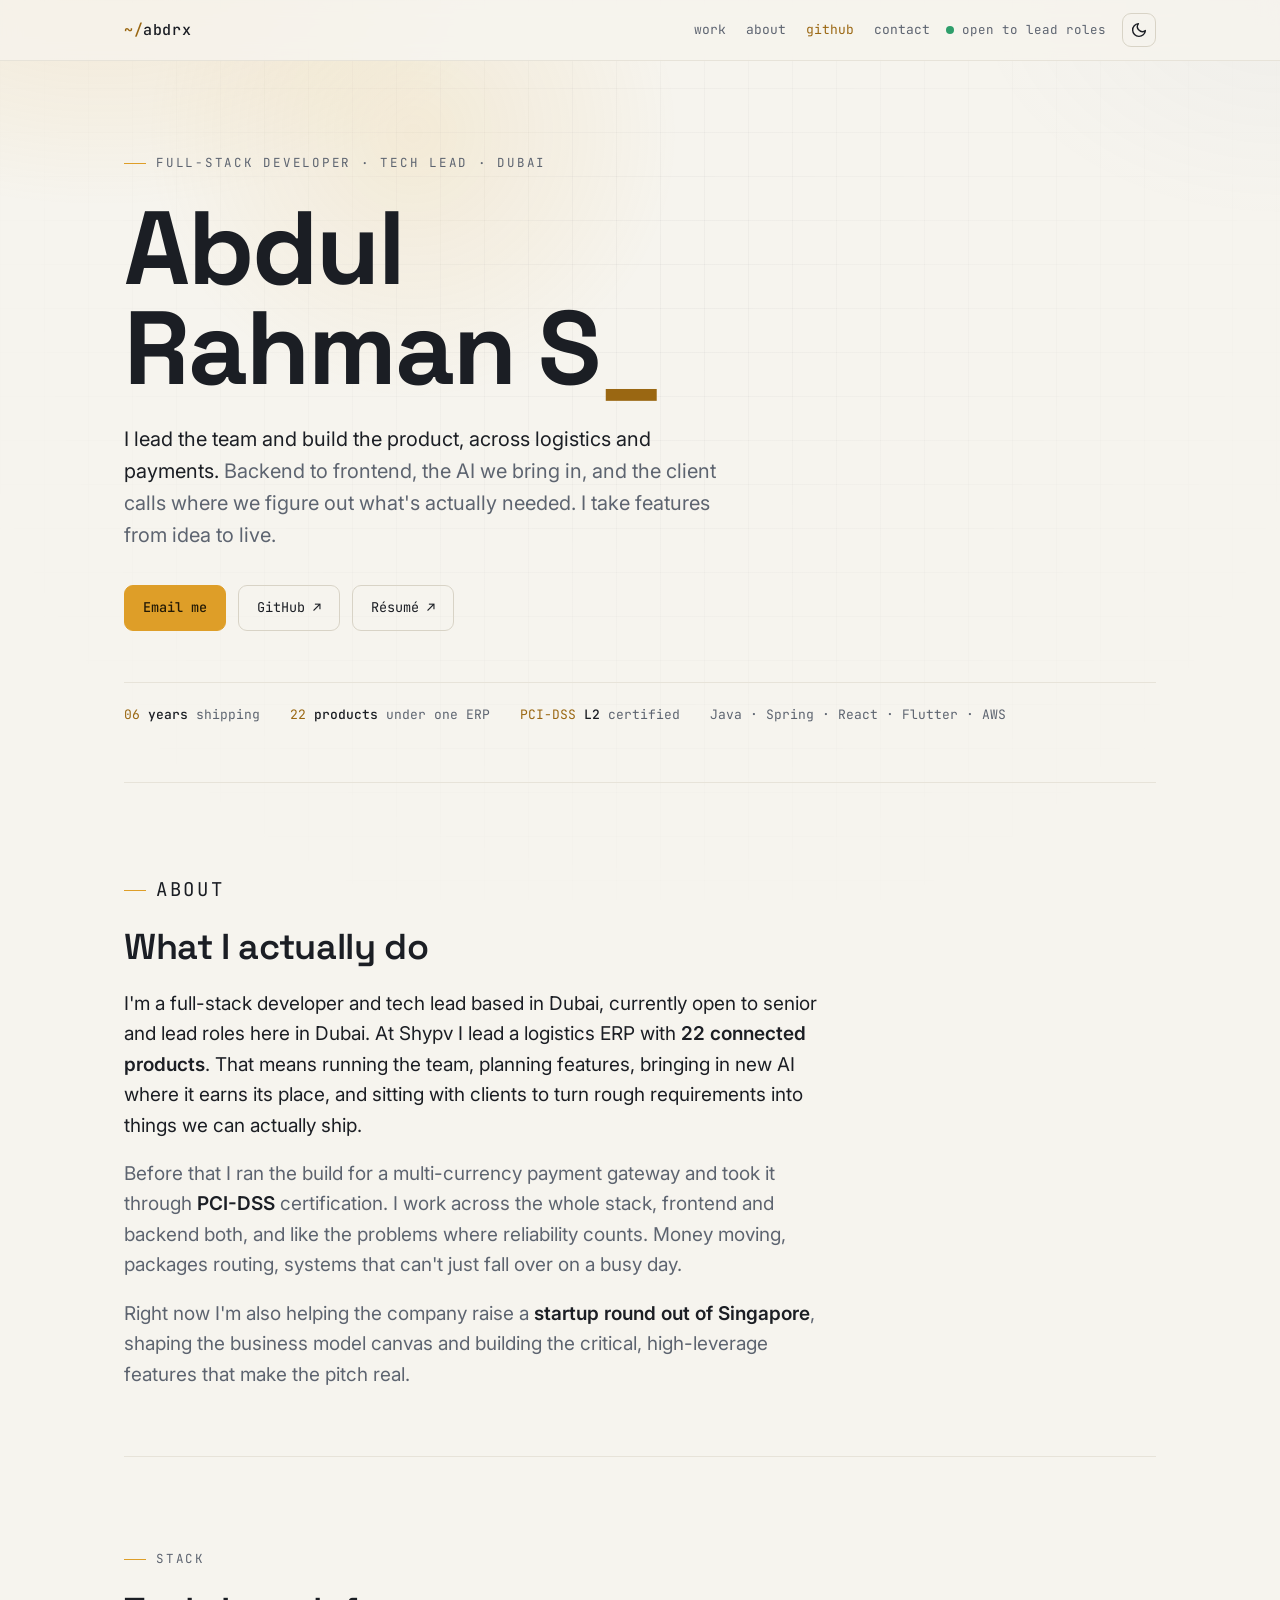
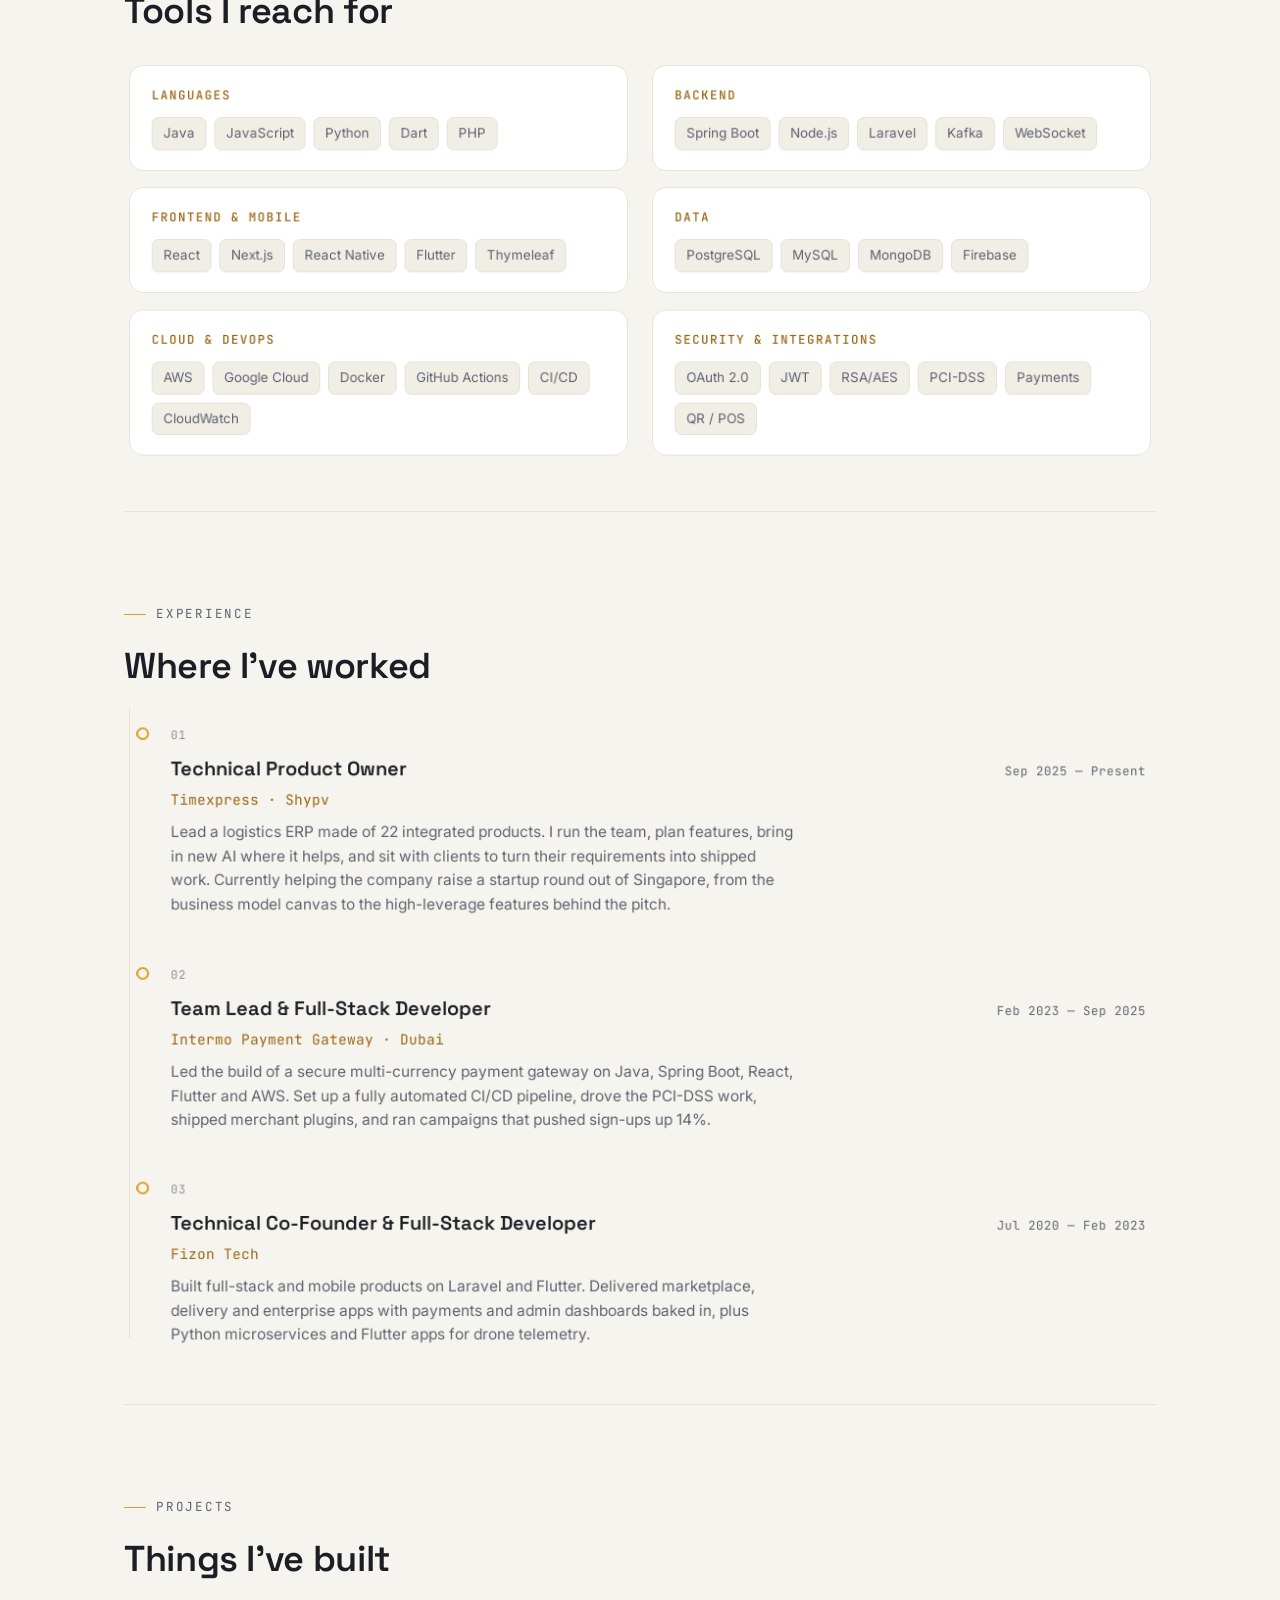
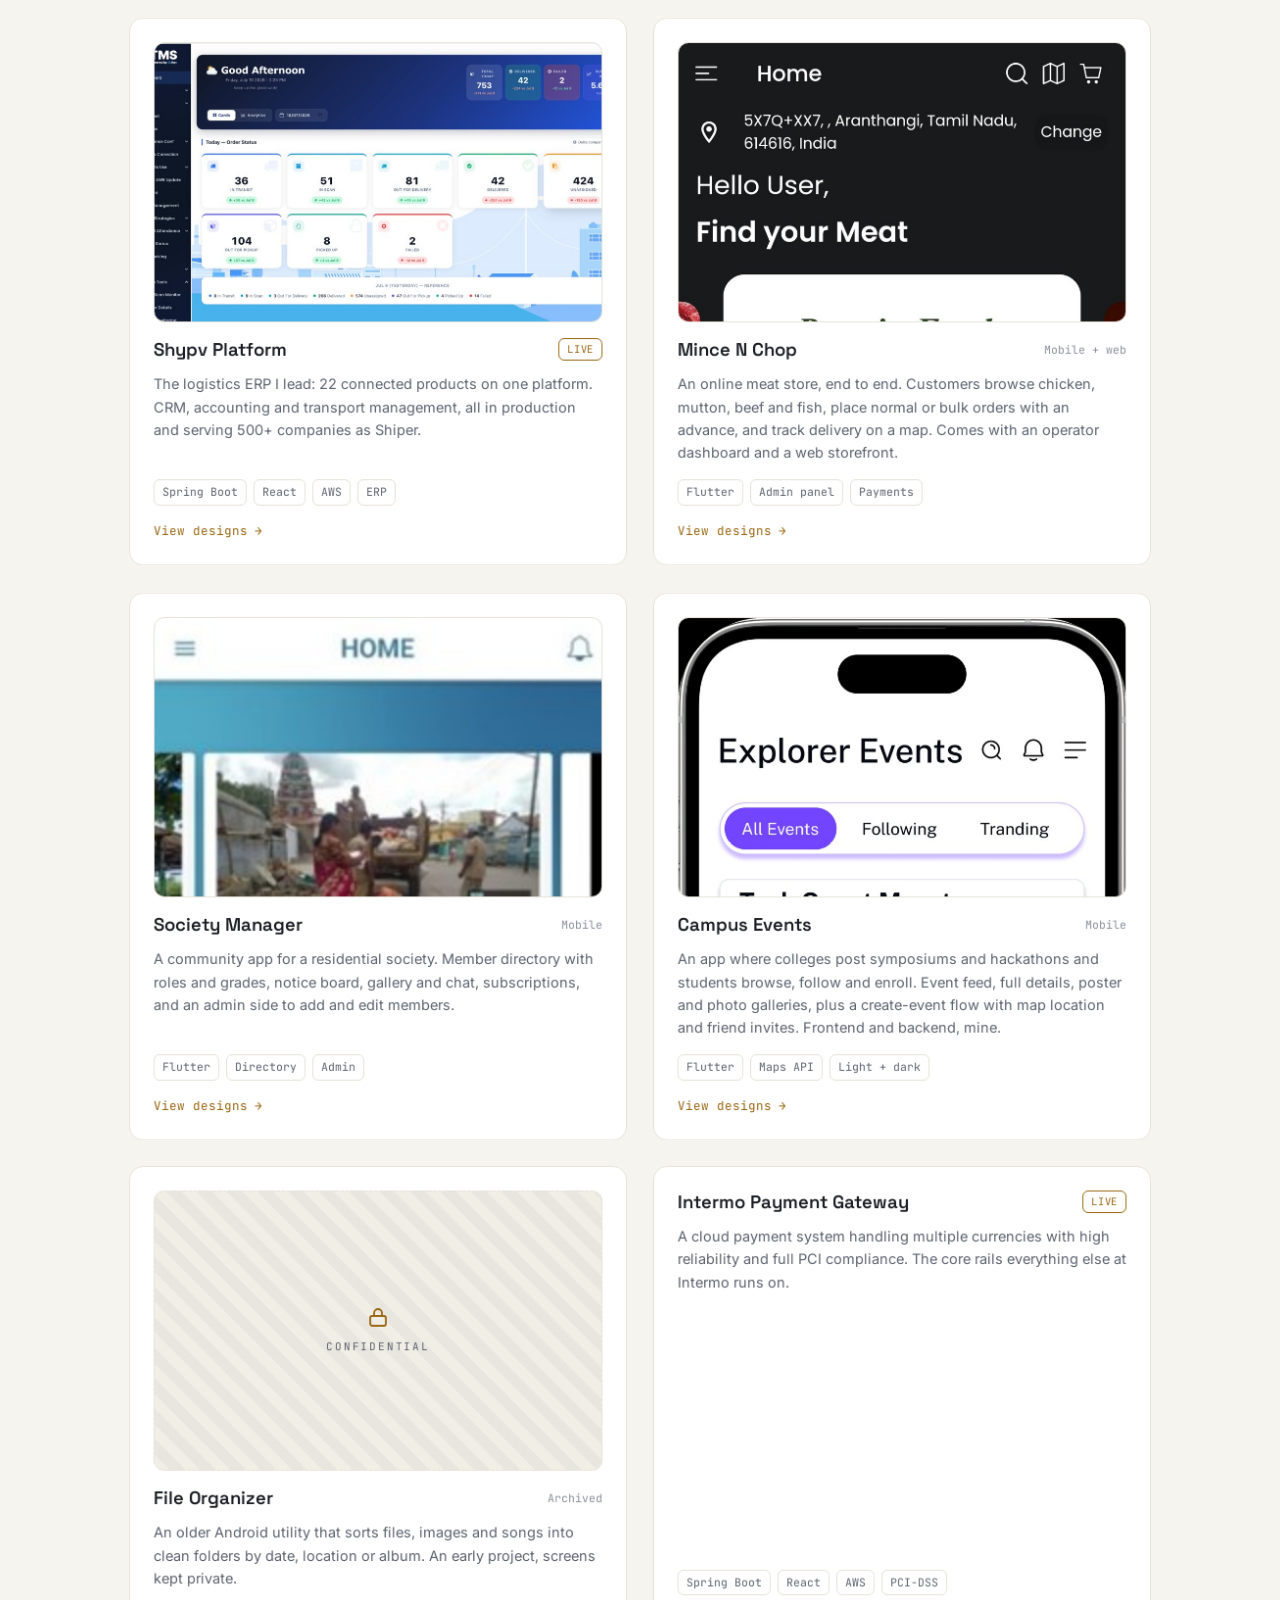
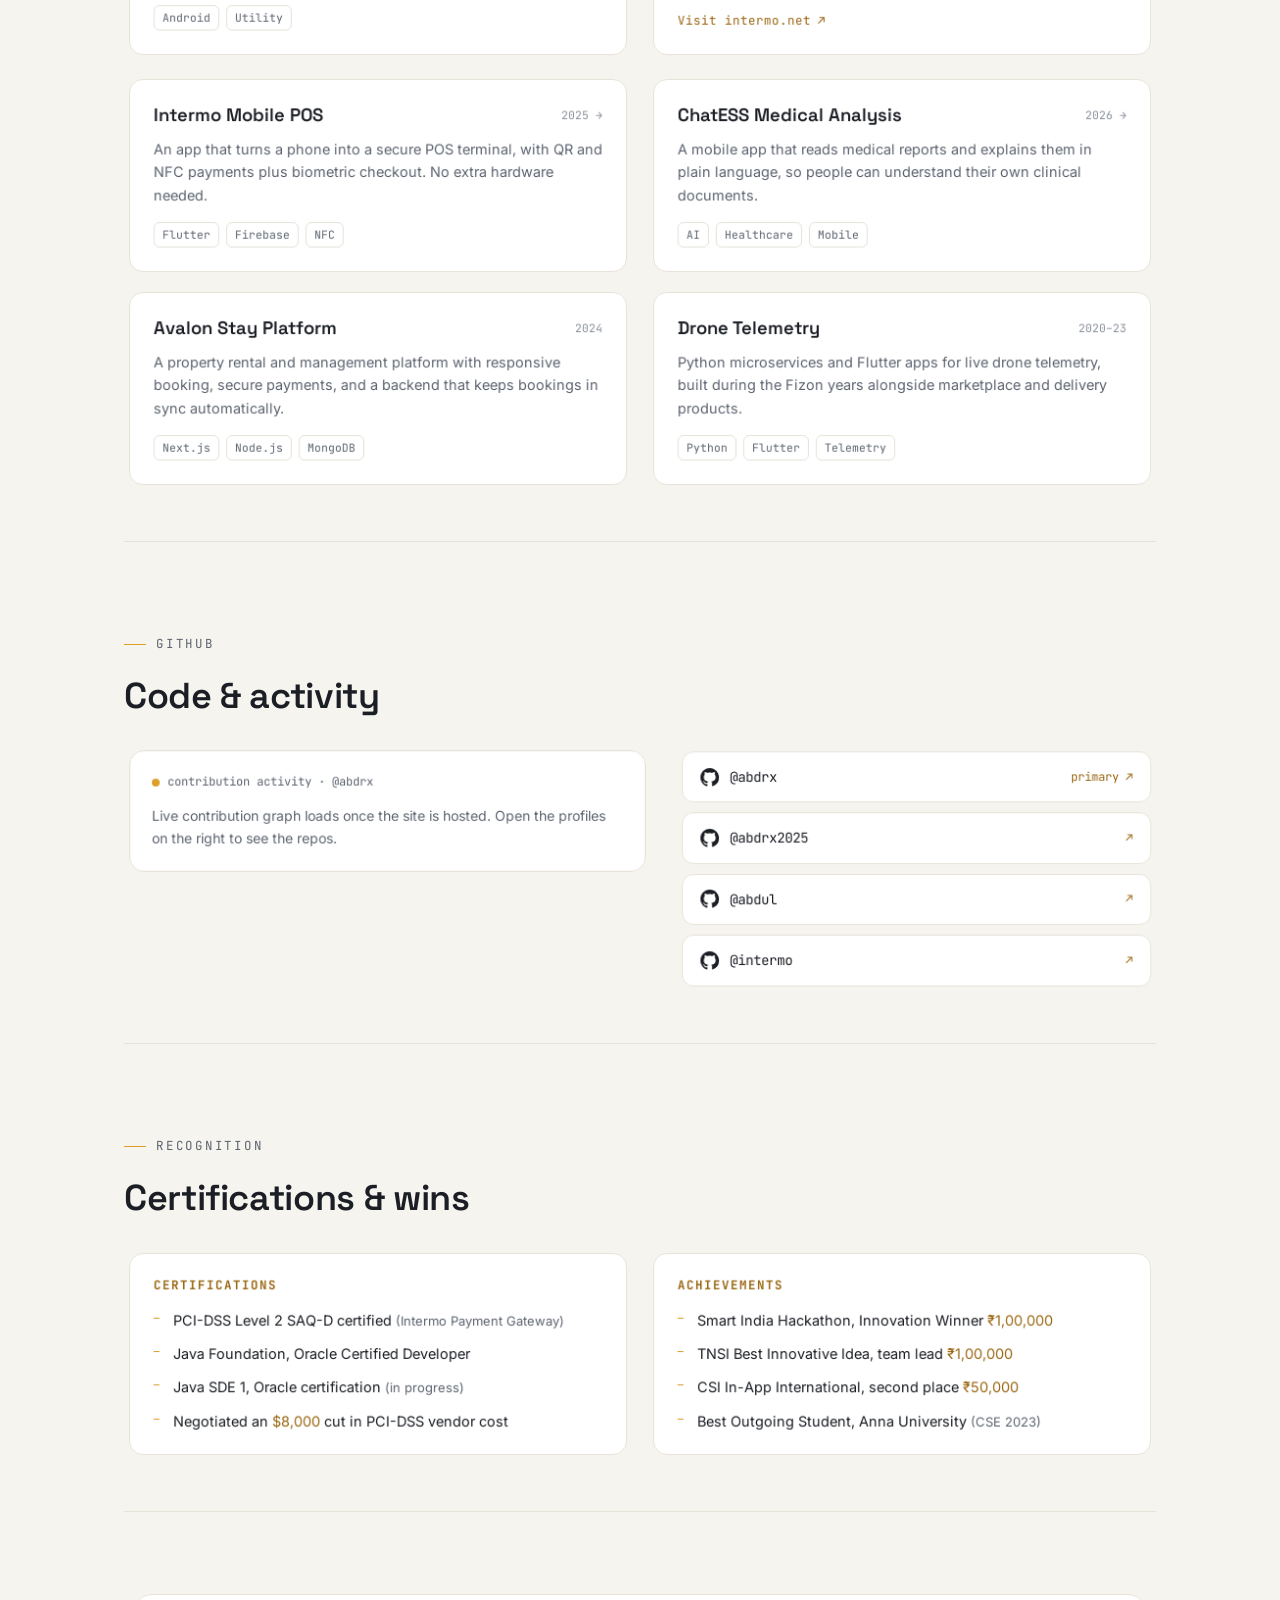
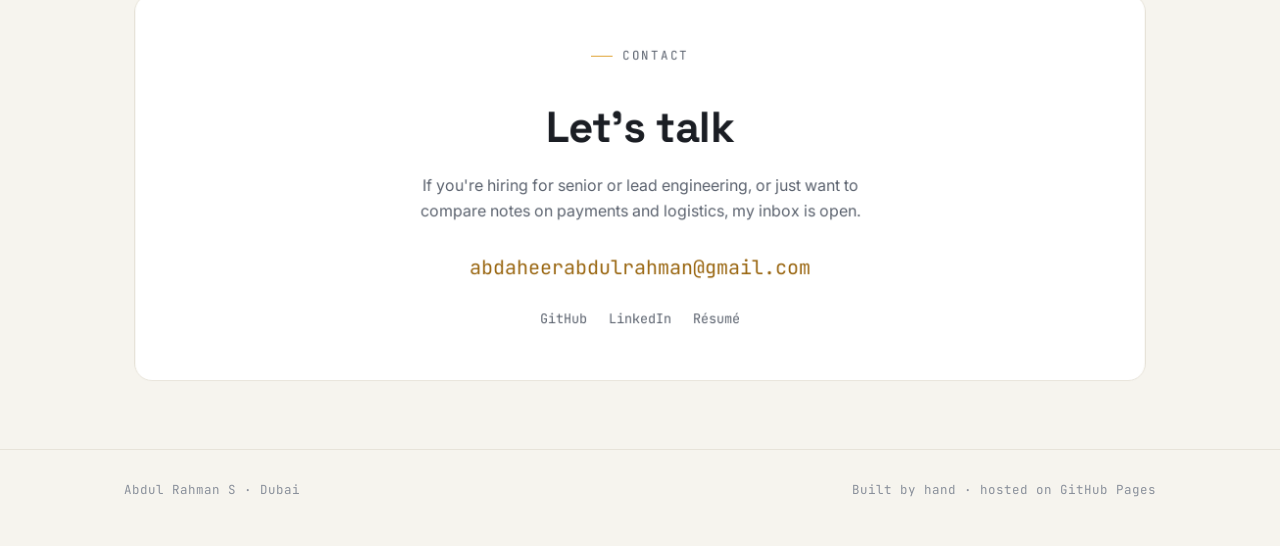
==== index.html @ 11ae8ede "Overhaul animation and mobile UX across the site Refined scroll-reveal, magnetic card tilt, cursor-t" ====
<!DOCTYPE html>
<html lang="en" data-theme="dark">
<head>
<meta charset="UTF-8">
<meta name="viewport" content="width=device-width, initial-scale=1.0">
<title>Abdul Rahman S — Full-Stack Developer & Tech Lead</title>
<meta name="description" content="Abdul Rahman S. Full-stack developer and tech lead in Dubai. Products across logistics and payments. Java, Spring Boot, React, Flutter, AWS.">

<script>
  (function(){
    try{
      var t = localStorage.getItem('abdrx-theme');
      if(!t){ t = window.matchMedia('(prefers-color-scheme: light)').matches ? 'light' : 'dark'; }
      document.documentElement.setAttribute('data-theme', t);
    }catch(e){ document.documentElement.setAttribute('data-theme','dark'); }
  })();
</script>

<link rel="preconnect" href="https://fonts.googleapis.com">
<link rel="preconnect" href="https://fonts.gstatic.com" crossorigin>
<link href="https://fonts.googleapis.com/css2?family=Space+Grotesk:wght@500;600;700&family=Inter:wght@400;500;600&family=JetBrains+Mono:wght@400;500&display=swap" rel="stylesheet">
<link rel="stylesheet" href="assets/site.css">

<style>
  /* hero */
  .hero{padding:92px 0 56px;position:relative}
  .hero .eyebrow{margin-bottom:26px}
  .hero h1{font-family:var(--display);font-weight:700;font-size:clamp(48px,9vw,104px);line-height:.96;letter-spacing:-.02em;margin-bottom:24px}
  .hero h1 .caret{color:var(--accent-text);animation:blink 1.15s step-end infinite}
  @keyframes blink{50%{opacity:0}}
  @media (prefers-reduced-motion:reduce){.hero h1 .caret{animation:none}}
  /* soft glow that gently tracks the pointer, desktop only (see site.js) */
  .hero-glow{position:absolute;inset:0;z-index:-1;pointer-events:none;opacity:.85;
    background:radial-gradient(380px 380px at var(--mx,28%) var(--my,10%), var(--glow1), transparent 70%);
    transition:opacity .5s ease}
  @media (prefers-reduced-motion:reduce),(pointer:coarse){.hero-glow{display:none}}
  .lead{font-size:clamp(17px,2.3vw,20px);color:var(--text);max-width:600px;margin-bottom:34px}
  .lead .soft{color:var(--muted)}
  .cta{display:flex;flex-wrap:wrap;gap:12px;margin-bottom:52px}
  .manifest{border-top:1px solid var(--line);padding-top:22px;display:flex;flex-wrap:wrap;gap:8px 30px;font-family:var(--mono);font-size:13px;color:var(--muted)}
  .manifest b{color:var(--text);font-weight:500}
  .manifest .k{color:var(--accent-text);font-variant-numeric:tabular-nums}

  /* about */
  .about p{font-size:clamp(17px,2.1vw,19px);max-width:720px;color:var(--text)}
  .about p + p{margin-top:18px;color:var(--muted)}
  .about b{color:var(--text);font-weight:600}

  /* stack */
  .stack{display:grid;grid-template-columns:repeat(2,1fr);gap:14px}
  .cat{background:var(--panel);border:1px solid var(--line);border-radius:14px;padding:20px 22px}
  .cat.tilting{will-change:transform}
  .cat h3{font-family:var(--mono);font-weight:500;font-size:12.5px;letter-spacing:.08em;text-transform:uppercase;color:var(--accent-text);margin-bottom:12px}
  .tags{display:flex;flex-wrap:wrap;gap:8px}
  .tag{font-size:13.5px;color:var(--muted);background:var(--tag-bg);border:1px solid var(--line);padding:5px 11px;border-radius:7px}

  /* experience */
  .timeline{position:relative;margin-left:6px;padding-left:1px}
  .timeline::before{content:"";position:absolute;left:-1px;top:0;bottom:0;width:1px;background:var(--line)}
  .timeline::after{content:"";position:absolute;left:-1px;top:0;width:1px;height:100%;
    background:var(--accent);transform:scaleY(var(--tl-progress,0));transform-origin:top;
    transition:transform .2s linear}
  @media (prefers-reduced-motion:reduce){.timeline::after{transition:none}}
  .job{position:relative;padding:0 0 40px 30px}
  .job:last-child{padding-bottom:0}
  .job::before{content:"";position:absolute;left:-5px;top:6px;width:9px;height:9px;border-radius:50%;background:var(--ink);border:2px solid var(--accent)}
  .job.in::before{animation:dotPulse .9s var(--ease-settled) .15s 1}
  @keyframes dotPulse{
    0%{box-shadow:0 0 0 0 color-mix(in srgb, var(--accent) 55%, transparent)}
    70%{box-shadow:0 0 0 10px transparent}
    100%{box-shadow:0 0 0 0 transparent}
  }
  @media (prefers-reduced-motion:reduce){.job.in::before{animation:none}}
  .job .idx{font-family:var(--mono);font-size:12px;color:var(--muted-2);letter-spacing:.1em}
  .job .top{display:flex;flex-wrap:wrap;justify-content:space-between;gap:6px;align-items:baseline;margin:6px 0 4px}
  .job h3{font-family:var(--display);font-weight:600;font-size:20px}
  .job .when{font-family:var(--mono);font-size:12.5px;color:var(--muted)}
  .job .org{color:var(--accent-text);font-size:14.5px;font-family:var(--mono);margin-bottom:10px}
  .job p{color:var(--muted);max-width:640px;font-size:15.5px}

  /* projects */
  .projects{display:grid;grid-template-columns:repeat(2,1fr);gap:16px}
  .card{background:var(--panel);border:1px solid var(--line);border-radius:14px;padding:24px;transition:border-color .2s ease;display:flex;flex-direction:column}
  .card:hover{border-color:var(--line-2)}
  .card.tilting{will-change:transform}
  /* the translateY below is the CSS fallback for reduced-motion, coarse-pointer
     and no-JS visitors. site.js's magnetic-tilt script sets an inline transform
     on pointermove for fine-pointer visitors, which intentionally shadows this
     rule while it's active — that's not a conflict to "clean up", it's the
     graceful-degradation path, so don't delete this as dead code. */
  @media (prefers-reduced-motion:no-preference){
    .card{transition:border-color .2s ease, transform .2s ease}
    .card:hover{transform:translateY(-3px)}
  }
  a.card{color:inherit}
  a.card:hover{border-color:var(--accent)}
  .card .row{display:flex;justify-content:space-between;align-items:flex-start;gap:12px;margin-bottom:12px}
  .card h3{font-family:var(--display);font-weight:600;font-size:18.5px;line-height:1.25}
  .card .yr{font-family:var(--mono);font-size:11.5px;color:var(--muted-2);white-space:nowrap;padding-top:3px}
  .card p{color:var(--muted);font-size:14.5px;margin-bottom:16px;flex:1}
  .card .stackline{display:flex;flex-wrap:wrap;gap:7px}
  .card .stackline span{font-family:var(--mono);font-size:11.5px;color:var(--muted);border:1px solid var(--line);border-radius:6px;padding:3px 8px}
  .viewdesigns{margin-top:16px;font-family:var(--mono);font-size:12.5px;color:var(--accent-text);display:inline-flex;align-items:center;gap:7px}
  @media (prefers-reduced-motion:no-preference){
    .viewdesigns .arw{transition:transform .2s ease}
    a.card:hover .viewdesigns .arw{transform:translateX(4px)}
  }

  /* recognition */
  .recog{display:grid;grid-template-columns:1fr 1fr;gap:16px}
  .rcol{background:var(--panel);border:1px solid var(--line);border-radius:14px;padding:22px 24px}
  .rcol h3{font-family:var(--mono);font-size:12.5px;letter-spacing:.08em;text-transform:uppercase;color:var(--accent-text);margin-bottom:14px}
  .rcol ul{list-style:none}
  .rcol li{position:relative;padding-left:20px;margin-bottom:11px;font-size:14.5px;color:var(--text)}
  .rcol li:last-child{margin-bottom:0}
  .rcol li::before{content:"";position:absolute;left:0;top:9px;width:6px;height:1px;background:var(--accent)}
  .rcol li .m{color:var(--muted);font-size:13px}
  .prize{color:var(--accent-text)}

  /* contact */
  .contact-inner{background:var(--panel);border:1px solid var(--line);border-radius:18px;padding:clamp(30px,5vw,52px);text-align:center}
  .contact-inner h2{font-family:var(--display);font-weight:700;font-size:clamp(28px,5vw,44px);letter-spacing:-.01em;margin:16px 0 12px}
  .contact-inner p{color:var(--muted);max-width:480px;margin:0 auto 28px}
  .contact-inner .eyebrow{justify-content:center}
  .maillink{font-family:var(--mono);font-size:clamp(15px,3vw,20px);color:var(--accent-text);border-bottom:1px solid transparent;transition:border-color .18s ease}
  .maillink:hover{border-color:var(--accent-text)}
  .social{display:flex;gap:22px;justify-content:center;margin-top:26px;font-family:var(--mono);font-size:13.5px;color:var(--muted)}
  .social a{transition:color .18s ease}
  .social a:hover{color:var(--accent-text)}

  @media (max-width:720px){
    .stack,.projects,.recog{grid-template-columns:1fr}
    .hero{padding:64px 0 44px}
    .job .top{flex-direction:column;gap:2px}
  }
</style>
</head>
<body>

<div class="scroll-progress" aria-hidden="true"><span class="bar"></span></div>

<div class="topbar">
  <div class="row">
    <span class="brand"><b>~/</b>abdrx</span>
    <div class="bar-right">
      <nav class="nav">
        <a href="#projects">work</a>
        <a href="#about">about</a>
        <a href="#github" class="gh">github</a>
        <a href="#contact">contact</a>
      </nav>
      <span class="status"><span class="dot"></span>open to lead roles</span>
      <button id="themeToggle" class="theme-toggle" type="button" aria-label="Toggle theme">
        <svg class="i-sun" viewBox="0 0 24 24" fill="none" stroke="currentColor" stroke-width="2" stroke-linecap="round"><circle cx="12" cy="12" r="4"/><path d="M12 2v2M12 20v2M4.9 4.9l1.4 1.4M17.7 17.7l1.4 1.4M2 12h2M20 12h2M4.9 19.1l1.4-1.4M17.7 6.3l1.4-1.4"/></svg>
        <svg class="i-moon" viewBox="0 0 24 24" fill="none" stroke="currentColor" stroke-width="2" stroke-linecap="round" stroke-linejoin="round"><path d="M21 12.8A9 9 0 1 1 11.2 3a7 7 0 0 0 9.8 9.8z"/></svg>
      </button>
      <button id="menuToggle" class="menu-toggle" type="button" aria-label="Open menu" aria-expanded="false" aria-controls="mobileMenu">
        <span class="menu-toggle-bars" aria-hidden="true"><span></span><span></span><span></span></span>
      </button>
    </div>
  </div>
  <div class="mobile-menu" id="mobileMenu" hidden>
    <nav class="mobile-nav" aria-label="Site sections">
      <a href="#projects">work</a>
      <a href="#about">about</a>
      <a href="#github" class="gh">github</a>
      <a href="#contact">contact</a>
    </nav>
  </div>
</div>

<main class="wrap">

  <!-- HERO -->
  <section class="hero">
    <div class="hero-glow" aria-hidden="true"></div>
    <p class="eyebrow reveal">full-stack developer · tech lead · dubai</p>
    <h1 class="reveal">Abdul<br>Rahman S<span class="caret">_</span></h1>
    <p class="lead reveal">
      I lead the team and build the product, across logistics and payments.
      <span class="soft">Backend to frontend, the AI we bring in, and the client calls where we figure out what's actually needed. I take features from idea to live.</span>
    </p>
    <div class="cta reveal">
      <a class="btn primary" href="mailto:abdaheerabdulrahman@gmail.com">Email me</a>
      <a class="btn" href="https://github.com/abdrx" target="_blank" rel="noopener">GitHub ↗</a>
      <a class="btn" href="./Abdul_Rahman_Resume.pdf" target="_blank" rel="noopener">Résumé ↗</a>
    </div>
    <div class="manifest reveal">
      <span><span class="k">06</span> <b>years</b> shipping</span>
      <span><span class="k">22</span> <b>products</b> under one ERP</span>
      <span><span class="k">PCI-DSS</span> <b>L2</b> certified</span>
      <span>Java · Spring · React · Flutter · AWS</span>
    </div>
  </section>

  <!-- ABOUT -->
  <section class="block about" id="about">
    <div class="head reveal"><p class="eyebrow">about</p><h2>What I actually do</h2></div>
    <p class="reveal">
      I'm a full-stack developer and tech lead based in Dubai, currently open to senior and lead roles here in Dubai. At Shypv I lead a logistics ERP with <b>22 connected products</b>. That means running the team, planning features, bringing in new AI where it earns its place, and sitting with clients to turn rough requirements into things we can actually ship.
    </p>
    <p class="reveal">
      Before that I ran the build for a multi-currency payment gateway and took it through <b>PCI-DSS</b> certification. I work across the whole stack, frontend and backend both, and like the problems where reliability counts. Money moving, packages routing, systems that can't just fall over on a busy day.
    </p>
    <p class="reveal">
      Right now I'm also helping the company raise a <b>startup round out of Singapore</b>, shaping the business model canvas and building the critical, high-leverage features that make the pitch real.
    </p>
  </section>

  <!-- STACK -->
  <section class="block" id="stack">
    <div class="head reveal"><p class="eyebrow">stack</p><h2>Tools I reach for</h2></div>
    <div class="stack">
      <div class="cat reveal"><h3>Languages</h3><div class="tags"><span class="tag">Java</span><span class="tag">JavaScript</span><span class="tag">Python</span><span class="tag">Dart</span><span class="tag">PHP</span></div></div>
      <div class="cat reveal"><h3>Backend</h3><div class="tags"><span class="tag">Spring Boot</span><span class="tag">Node.js</span><span class="tag">Laravel</span><span class="tag">Kafka</span><span class="tag">WebSocket</span></div></div>
      <div class="cat reveal"><h3>Frontend & Mobile</h3><div class="tags"><span class="tag">React</span><span class="tag">Next.js</span><span class="tag">React Native</span><span class="tag">Flutter</span><span class="tag">Thymeleaf</span></div></div>
      <div class="cat reveal"><h3>Data</h3><div class="tags"><span class="tag">PostgreSQL</span><span class="tag">MySQL</span><span class="tag">MongoDB</span><span class="tag">Firebase</span></div></div>
      <div class="cat reveal"><h3>Cloud & DevOps</h3><div class="tags"><span class="tag">AWS</span><span class="tag">Google Cloud</span><span class="tag">Docker</span><span class="tag">GitHub Actions</span><span class="tag">CI/CD</span><span class="tag">CloudWatch</span></div></div>
      <div class="cat reveal"><h3>Security & Integrations</h3><div class="tags"><span class="tag">OAuth 2.0</span><span class="tag">JWT</span><span class="tag">RSA/AES</span><span class="tag">PCI-DSS</span><span class="tag">Payments</span><span class="tag">QR / POS</span></div></div>
    </div>
  </section>

  <!-- EXPERIENCE -->
  <section class="block" id="work">
    <div class="head reveal"><p class="eyebrow">experience</p><h2>Where I've worked</h2></div>
    <div class="timeline">
      <div class="job reveal">
        <span class="idx">01</span>
        <div class="top"><h3>Technical Product Owner</h3><span class="when">Sep 2025 — Present</span></div>
        <div class="org">Timexpress · Shypv</div>
        <p>Lead a logistics ERP made of 22 integrated products. I run the team, plan features, bring in new AI where it helps, and sit with clients to turn their requirements into shipped work. Currently helping the company raise a startup round out of Singapore, from the business model canvas to the high-leverage features behind the pitch.</p>
      </div>
      <div class="job reveal">
        <span class="idx">02</span>
        <div class="top"><h3>Team Lead & Full-Stack Developer</h3><span class="when">Feb 2023 — Sep 2025</span></div>
        <div class="org">Intermo Payment Gateway · Dubai</div>
        <p>Led the build of a secure multi-currency payment gateway on Java, Spring Boot, React, Flutter and AWS. Set up a fully automated CI/CD pipeline, drove the PCI-DSS work, shipped merchant plugins, and ran campaigns that pushed sign-ups up 14%.</p>
      </div>
      <div class="job reveal">
        <span class="idx">03</span>
        <div class="top"><h3>Technical Co-Founder & Full-Stack Developer</h3><span class="when">Jul 2020 — Feb 2023</span></div>
        <div class="org">Fizon Tech</div>
        <p>Built full-stack and mobile products on Laravel and Flutter. Delivered marketplace, delivery and enterprise apps with payments and admin dashboards baked in, plus Python microservices and Flutter apps for drone telemetry.</p>
      </div>
    </div>
  </section>

  <!-- PROJECTS -->
  <section class="block" id="projects">
    <div class="head reveal"><p class="eyebrow">projects</p><h2>Things I've built</h2></div>
    <div class="projects">

      <a class="card reveal" href="projects/shypv-platform.html">
        <div class="thumbwrap"><img src="assets/thumb-shypv.jpg" alt="Shypv platform dashboard"></div>
        <div class="toprow"><h3>Shypv Platform</h3><span class="badge">Live</span></div>
        <p>The logistics ERP I lead: 22 connected products on one platform. CRM, accounting and transport management, all in production and serving 500+ companies as Shiper.</p>
        <div class="stackline"><span>Spring Boot</span><span>React</span><span>AWS</span><span>ERP</span></div>
        <span class="viewdesigns">View designs <span class="arw">→</span></span>
      </a>

      <a class="card reveal" href="projects/mince-n-chop.html">
        <div class="thumbwrap"><img src="assets/thumb-mince.jpg" alt="Mince N Chop app"></div>
        <div class="row"><h3>Mince N Chop</h3><span class="yr">Mobile + web</span></div>
        <p>An online meat store, end to end. Customers browse chicken, mutton, beef and fish, place normal or bulk orders with an advance, and track delivery on a map. Comes with an operator dashboard and a web storefront.</p>
        <div class="stackline"><span>Flutter</span><span>Admin panel</span><span>Payments</span></div>
        <span class="viewdesigns">View designs <span class="arw">→</span></span>
      </a>

      <a class="card reveal" href="projects/society-app.html">
        <div class="thumbwrap"><img src="assets/thumb-society.jpg" alt="Society Manager app"></div>
        <div class="row"><h3>Society Manager</h3><span class="yr">Mobile</span></div>
        <p>A community app for a residential society. Member directory with roles and grades, notice board, gallery and chat, subscriptions, and an admin side to add and edit members.</p>
        <div class="stackline"><span>Flutter</span><span>Directory</span><span>Admin</span></div>
        <span class="viewdesigns">View designs <span class="arw">→</span></span>
      </a>

      <a class="card reveal" href="projects/campus-events.html">
        <div class="thumbwrap"><img src="assets/thumb-campus.jpg" alt="Campus Events app"></div>
        <div class="row"><h3>Campus Events</h3><span class="yr">Mobile</span></div>
        <p>An app where colleges post symposiums and hackathons and students browse, follow and enroll. Event feed, full details, poster and photo galleries, plus a create-event flow with map location and friend invites. Frontend and backend, mine.</p>
        <div class="stackline"><span>Flutter</span><span>Maps API</span><span>Light + dark</span></div>
        <span class="viewdesigns">View designs <span class="arw">→</span></span>
      </a>

      <div class="card reveal">
        <div class="thumbwrap confidential"><div class="conf"><svg viewBox="0 0 24 24" fill="none" stroke="currentColor" stroke-width="1.8"><rect x="4" y="10" width="16" height="10" rx="2"/><path d="M8 10V7a4 4 0 0 1 8 0v3"/></svg><span>Confidential</span></div></div>
        <div class="row"><h3>File Organizer</h3><span class="yr">Archived</span></div>
        <p>An older Android utility that sorts files, images and songs into clean folders by date, location or album. An early project, screens kept private.</p>
        <div class="stackline"><span>Android</span><span>Utility</span></div>
      </div>

      <a class="card reveal" href="https://intermo.net/" target="_blank" rel="noopener">
        <div class="toprow"><h3>Intermo Payment Gateway</h3><span class="badge">Live</span></div>
        <p>A cloud payment system handling multiple currencies with high reliability and full PCI compliance. The core rails everything else at Intermo runs on.</p>
        <div class="stackline"><span>Spring Boot</span><span>React</span><span>AWS</span><span>PCI-DSS</span></div>
        <span class="viewdesigns">Visit intermo.net <span class="arw">↗</span></span>
      </a>

      <div class="card reveal">
        <div class="row"><h3>Intermo Mobile POS</h3><span class="yr">2025 →</span></div>
        <p>An app that turns a phone into a secure POS terminal, with QR and NFC payments plus biometric checkout. No extra hardware needed.</p>
        <div class="stackline"><span>Flutter</span><span>Firebase</span><span>NFC</span></div>
      </div>

      <div class="card reveal">
        <div class="row"><h3>ChatESS Medical Analysis</h3><span class="yr">2026 →</span></div>
        <p>A mobile app that reads medical reports and explains them in plain language, so people can understand their own clinical documents.</p>
        <div class="stackline"><span>AI</span><span>Healthcare</span><span>Mobile</span></div>
      </div>

      <div class="card reveal">
        <div class="row"><h3>Avalon Stay Platform</h3><span class="yr">2024</span></div>
        <p>A property rental and management platform with responsive booking, secure payments, and a backend that keeps bookings in sync automatically.</p>
        <div class="stackline"><span>Next.js</span><span>Node.js</span><span>MongoDB</span></div>
      </div>

      <div class="card reveal">
        <div class="row"><h3>Drone Telemetry</h3><span class="yr">2020–23</span></div>
        <p>Python microservices and Flutter apps for live drone telemetry, built during the Fizon years alongside marketplace and delivery products.</p>
        <div class="stackline"><span>Python</span><span>Flutter</span><span>Telemetry</span></div>
      </div>

    </div>
  </section>

  <!-- GITHUB -->
  <section class="block" id="github">
    <div class="head reveal"><p class="eyebrow">github</p><h2>Code &amp; activity</h2></div>
    <div class="gh-wrap">
      <div class="gh-chart reveal">
        <div class="lbl"><span class="dot" style="background:var(--accent)"></span>contribution activity · @abdrx</div>
        <img src="https://ghchart.rshah.org/efb247/abdrx" alt="GitHub contribution graph for abdrx" loading="lazy" onerror="this.style.display='none';this.nextElementSibling.style.display='block'">
        <p class="fallback" style="display:none">Live contribution graph loads once the site is hosted. Open the profiles on the right to see the repos.</p>
      </div>
      <div class="gh-handles reveal">
        <a class="gh-handle" href="https://github.com/abdrx" target="_blank" rel="noopener">
          <span class="h"><svg viewBox="0 0 16 16" fill="currentColor"><path d="M8 0C3.58 0 0 3.58 0 8c0 3.54 2.29 6.53 5.47 7.59.4.07.55-.17.55-.38 0-.19-.01-.82-.01-1.49-2.01.37-2.53-.49-2.69-.94-.09-.23-.48-.94-.82-1.13-.28-.15-.68-.52-.01-.53.63-.01 1.08.58 1.23.82.72 1.21 1.87.87 2.33.66.07-.52.28-.87.51-1.07-1.78-.2-3.64-.89-3.64-3.95 0-.87.31-1.59.82-2.15-.08-.2-.36-1.02.08-2.12 0 0 .67-.21 2.2.82.64-.18 1.32-.27 2-.27.68 0 1.36.09 2 .27 1.53-1.04 2.2-.82 2.2-.82.44 1.1.16 1.92.08 2.12.51.56.82 1.27.82 2.15 0 3.07-1.87 3.75-3.65 3.95.29.25.54.73.54 1.48 0 1.07-.01 1.93-.01 2.2 0 .21.15.46.55.38A8.01 8.01 0 0016 8c0-4.42-3.58-8-8-8z"/></svg><span class="name">@abdrx</span></span>
          <span class="go">primary ↗</span>
        </a>
        <a class="gh-handle" href="https://github.com/abdrx2025" target="_blank" rel="noopener">
          <span class="h"><svg viewBox="0 0 16 16" fill="currentColor"><path d="M8 0C3.58 0 0 3.58 0 8c0 3.54 2.29 6.53 5.47 7.59.4.07.55-.17.55-.38 0-.19-.01-.82-.01-1.49-2.01.37-2.53-.49-2.69-.94-.09-.23-.48-.94-.82-1.13-.28-.15-.68-.52-.01-.53.63-.01 1.08.58 1.23.82.72 1.21 1.87.87 2.33.66.07-.52.28-.87.51-1.07-1.78-.2-3.64-.89-3.64-3.95 0-.87.31-1.59.82-2.15-.08-.2-.36-1.02.08-2.12 0 0 .67-.21 2.2.82.64-.18 1.32-.27 2-.27.68 0 1.36.09 2 .27 1.53-1.04 2.2-.82 2.2-.82.44 1.1.16 1.92.08 2.12.51.56.82 1.27.82 2.15 0 3.07-1.87 3.75-3.65 3.95.29.25.54.73.54 1.48 0 1.07-.01 1.93-.01 2.2 0 .21.15.46.55.38A8.01 8.01 0 0016 8c0-4.42-3.58-8-8-8z"/></svg><span class="name">@abdrx2025</span></span>
          <span class="go">↗</span>
        </a>
        <a class="gh-handle" href="https://github.com/abdul" target="_blank" rel="noopener">
          <span class="h"><svg viewBox="0 0 16 16" fill="currentColor"><path d="M8 0C3.58 0 0 3.58 0 8c0 3.54 2.29 6.53 5.47 7.59.4.07.55-.17.55-.38 0-.19-.01-.82-.01-1.49-2.01.37-2.53-.49-2.69-.94-.09-.23-.48-.94-.82-1.13-.28-.15-.68-.52-.01-.53.63-.01 1.08.58 1.23.82.72 1.21 1.87.87 2.33.66.07-.52.28-.87.51-1.07-1.78-.2-3.64-.89-3.64-3.95 0-.87.31-1.59.82-2.15-.08-.2-.36-1.02.08-2.12 0 0 .67-.21 2.2.82.64-.18 1.32-.27 2-.27.68 0 1.36.09 2 .27 1.53-1.04 2.2-.82 2.2-.82.44 1.1.16 1.92.08 2.12.51.56.82 1.27.82 2.15 0 3.07-1.87 3.75-3.65 3.95.29.25.54.73.54 1.48 0 1.07-.01 1.93-.01 2.2 0 .21.15.46.55.38A8.01 8.01 0 0016 8c0-4.42-3.58-8-8-8z"/></svg><span class="name">@abdul</span></span>
          <span class="go">↗</span>
        </a>
        <a class="gh-handle" href="https://github.com/intermo" target="_blank" rel="noopener">
          <span class="h"><svg viewBox="0 0 16 16" fill="currentColor"><path d="M8 0C3.58 0 0 3.58 0 8c0 3.54 2.29 6.53 5.47 7.59.4.07.55-.17.55-.38 0-.19-.01-.82-.01-1.49-2.01.37-2.53-.49-2.69-.94-.09-.23-.48-.94-.82-1.13-.28-.15-.68-.52-.01-.53.63-.01 1.08.58 1.23.82.72 1.21 1.87.87 2.33.66.07-.52.28-.87.51-1.07-1.78-.2-3.64-.89-3.64-3.95 0-.87.31-1.59.82-2.15-.08-.2-.36-1.02.08-2.12 0 0 .67-.21 2.2.82.64-.18 1.32-.27 2-.27.68 0 1.36.09 2 .27 1.53-1.04 2.2-.82 2.2-.82.44 1.1.16 1.92.08 2.12.51.56.82 1.27.82 2.15 0 3.07-1.87 3.75-3.65 3.95.29.25.54.73.54 1.48 0 1.07-.01 1.93-.01 2.2 0 .21.15.46.55.38A8.01 8.01 0 0016 8c0-4.42-3.58-8-8-8z"/></svg><span class="name">@intermo</span></span>
          <span class="go">↗</span>
        </a>
      </div>
    </div>
  </section>

  <!-- RECOGNITION -->
  <section class="block" id="recognition">
    <div class="head reveal"><p class="eyebrow">recognition</p><h2>Certifications & wins</h2></div>
    <div class="recog">
      <div class="rcol reveal">
        <h3>Certifications</h3>
        <ul>
          <li>PCI-DSS Level 2 SAQ-D certified <span class="m">(Intermo Payment Gateway)</span></li>
          <li>Java Foundation, Oracle Certified Developer</li>
          <li>Java SDE 1, Oracle certification <span class="m">(in progress)</span></li>
          <li>Negotiated an <span class="prize">$8,000</span> cut in PCI-DSS vendor cost</li>
        </ul>
      </div>
      <div class="rcol reveal">
        <h3>Achievements</h3>
        <ul>
          <li>Smart India Hackathon, Innovation Winner <span class="prize">₹1,00,000</span></li>
          <li>TNSI Best Innovative Idea, team lead <span class="prize">₹1,00,000</span></li>
          <li>CSI In-App International, second place <span class="prize">₹50,000</span></li>
          <li>Best Outgoing Student, Anna University <span class="m">(CSE 2023)</span></li>
        </ul>
      </div>
    </div>
  </section>

  <!-- CONTACT -->
  <section class="block" id="contact">
    <div class="contact-inner reveal">
      <p class="eyebrow">contact</p>
      <h2>Let's talk</h2>
      <p>If you're hiring for senior or lead engineering, or just want to compare notes on payments and logistics, my inbox is open.</p>
      <a class="maillink" href="mailto:abdaheerabdulrahman@gmail.com">abdaheerabdulrahman@gmail.com</a>
      <div class="social">
        <a href="https://github.com/abdrx" target="_blank" rel="noopener">GitHub</a>
        <a href="https://www.linkedin.com/in/abdrx" target="_blank" rel="noopener">LinkedIn</a>
        <a href="./Abdul_Rahman_Resume.pdf" target="_blank" rel="noopener">Résumé</a>
      </div>
    </div>
  </section>

</main>

<footer>
  <div class="wrap row">
    <span>Abdul Rahman S · Dubai</span>
    <span>Built by hand · hosted on GitHub Pages</span>
  </div>
</footer>

<script src="assets/site.js" defer></script>
</body>
</html>
---- assets/site.css ----
/* ============================================================
   abdrx portfolio — shared styles + theme system
   Two themes via [data-theme]. Amber accent stays; neutrals flip.

   Motion policy (audited): every hover/click transform lives inside
   an `@media (prefers-reduced-motion: no-preference)` block. Base
   rules always set the correct *end state* (color/opacity/position)
   with no animated property, so reduced-motion users still get the
   state change — just instantly, with zero simulated motion. Opacity
   fades are the one exception left always-on, since a plain fade is
   the accessible fallback, not something to strip further.
   ============================================================ */

/* ---- dark (default) ---- */
:root{
  --ink:#0C0E12;
  --panel:#14171D;
  --panel-2:#1A1E26;
  --line:#262B34;
  --line-2:#333A45;
  --text:#EAE8E3;
  --muted:#8B93A0;
  --muted-2:#646B77;
  --accent:#EFB247;        /* fills, shapes, underlines */
  --accent-text:#EFB247;   /* accent used as readable text */
  --btn-ink:#1c1405;       /* text on the amber button */
  --ok:#5BB98B;
  --tag-bg:#1A1E26;

  --glow1:rgba(239,178,71,.10);
  --glow2:rgba(90,120,160,.06);
  --grid:rgba(255,255,255,.018);

  --display:'Space Grotesk', system-ui, sans-serif;
  --body:'Inter', system-ui, sans-serif;
  --mono:'JetBrains Mono', ui-monospace, monospace;
  --maxw:1080px;

  --ease-settled:cubic-bezier(.16,.84,.28,1);
}

/* ---- light ---- */
[data-theme="light"]{
  --ink:#F6F4EE;
  --panel:#FFFFFF;
  --panel-2:#F1EEE6;
  --line:#E7E3D9;
  --line-2:#D8D3C6;
  --text:#1B1E24;
  --muted:#5D6470;
  --muted-2:#8A909B;
  --accent:#DE9E28;
  --accent-text:#9A6712;
  --btn-ink:#241a06;
  --ok:#2E9E6B;
  --tag-bg:#F1EEE6;

  --glow1:rgba(224,163,46,.14);
  --glow2:rgba(120,140,180,.05);
  --grid:rgba(20,20,30,.035);
}

*{box-sizing:border-box;margin:0;padding:0}
html{scroll-behavior:smooth}
@media (prefers-reduced-motion:reduce){html{scroll-behavior:auto}}

body{
  background:var(--ink);
  color:var(--text);
  font-family:var(--body);
  font-size:16px;line-height:1.6;
  -webkit-font-smoothing:antialiased;
  overflow-x:hidden;position:relative;
  transition:background .3s ease, color .3s ease;
}

/* soft, temporary cross-fade applied to (almost) everything during a
   theme switch, so flipping data-theme never reads as a hard flash.
   The JS toggle adds this class for ~500ms around the attribute change. */
html.theme-transition,
html.theme-transition *{
  transition:background-color .45s ease, border-color .45s ease, color .45s ease, fill .45s ease, box-shadow .45s ease !important;
}
body::before{
  content:"";position:fixed;inset:0;z-index:0;pointer-events:none;
  background:
    radial-gradient(680px 420px at 8% -5%, var(--glow1), transparent 60%),
    radial-gradient(560px 400px at 100% 0%, var(--glow2), transparent 55%);
}
body::after{
  content:"";position:fixed;inset:0;z-index:0;pointer-events:none;
  background-image:
    linear-gradient(var(--grid) 1px, transparent 1px),
    linear-gradient(90deg, var(--grid) 1px, transparent 1px);
  background-size:44px 44px;
  -webkit-mask-image:radial-gradient(circle at 50% 30%, #000 0%, transparent 80%);
  mask-image:radial-gradient(circle at 50% 30%, #000 0%, transparent 80%);
}

.wrap{position:relative;z-index:1;max-width:var(--maxw);margin:0 auto;padding:0 24px}

a{color:inherit;text-decoration:none}
a:focus-visible,button:focus-visible{outline:2px solid var(--accent);outline-offset:3px;border-radius:6px}

.mono{font-family:var(--mono);font-weight:400}
.eyebrow{
  font-family:var(--mono);font-size:12.5px;letter-spacing:.14em;
  text-transform:uppercase;color:var(--muted);
  display:flex;align-items:center;gap:10px;
}
.eyebrow::before{content:"";width:22px;height:1px;background:var(--accent)}

/* ---------- scroll progress ---------- */
/* a full-width hairline fixed to the very top of the viewport. Native
   CSS scroll-driven animation where supported (zero scroll-listener
   cost); the JS in site.js is a rAF-throttled fallback everywhere else. */
.scroll-progress{position:fixed;top:0;left:0;right:0;height:3px;z-index:50;pointer-events:none}
.scroll-progress .bar{display:block;height:100%;width:100%;transform-origin:0 50%;transform:scaleX(0);background:var(--accent-text)}
@supports (animation-timeline: scroll()){
  @media (prefers-reduced-motion:no-preference){
    .scroll-progress .bar{animation:scrollprog linear both;animation-timeline:scroll(root);animation-range:0% 100%}
    @keyframes scrollprog{from{transform:scaleX(0)}to{transform:scaleX(1)}}
  }
}

/* ---------- top bar ---------- */
.topbar{position:sticky;top:0;z-index:20;backdrop-filter:blur(10px);
  background:color-mix(in srgb, var(--ink) 78%, transparent);
  border-bottom:1px solid var(--line);transition:background .3s ease,border-color .3s ease;}
.topbar .row{max-width:var(--maxw);margin:0 auto;padding:13px 24px;
  display:flex;align-items:center;justify-content:space-between;gap:14px;}
.brand{font-family:var(--mono);font-weight:500;letter-spacing:.04em;font-size:15px;color:var(--text)}
.brand b{color:var(--accent-text);font-weight:500}
.bar-right{display:flex;align-items:center;gap:16px}
.status{font-family:var(--mono);font-size:12.5px;color:var(--muted);display:flex;align-items:center;gap:8px;white-space:nowrap}
.dot{width:8px;height:8px;border-radius:50%;background:var(--ok);animation:pulse 2.6s infinite}
@keyframes pulse{0%{box-shadow:0 0 0 0 rgba(91,185,139,.45)}70%{box-shadow:0 0 0 7px rgba(91,185,139,0)}100%{box-shadow:0 0 0 0 rgba(91,185,139,0)}}
@media (prefers-reduced-motion:reduce){.dot{animation:none}}

.theme-toggle{
  width:34px;height:34px;border-radius:9px;border:1px solid var(--line-2);
  background:transparent;color:var(--text);cursor:pointer;
  display:inline-flex;align-items:center;justify-content:center;position:relative;overflow:hidden;
  transition:border-color .18s ease, background .18s ease;
}
.theme-toggle:hover{border-color:var(--accent)}
.theme-toggle svg{
  width:17px;height:17px;position:absolute;top:50%;left:50%;
  transform:translate(-50%,-50%) rotate(0deg) scale(1);opacity:1;
  transition:opacity .45s var(--ease-settled), transform .45s var(--ease-settled);
}
[data-theme="dark"] .theme-toggle .i-moon{opacity:0;transform:translate(-50%,-50%) rotate(-80deg) scale(.4);pointer-events:none}
[data-theme="light"] .theme-toggle .i-sun{opacity:0;transform:translate(-50%,-50%) rotate(80deg) scale(.4);pointer-events:none}
@media (prefers-reduced-motion:no-preference){
  .theme-toggle{transition:border-color .18s ease, transform .18s ease, background .18s ease}
  .theme-toggle:hover{transform:translateY(-1px)}
  .theme-toggle:active{transform:translateY(-1px) scale(.9)}
}
@media (prefers-reduced-motion:reduce){
  .theme-toggle:active{transform:none}
  .theme-toggle svg{transition:opacity .01ms linear;transform:translate(-50%,-50%) !important}
}

/* ---------- mobile menu (hamburger disclosure) ----------
   A dropdown panel anchored to the topbar (position:absolute, so it
   overlays rather than pushing content — no layout-property animation
   involved anywhere here). Reveal is opacity + transform only, and the
   transform is additionally gated so reduced-motion users still get an
   instant, correct end state via the always-on opacity fade. Real
   Tab-trap / outside-click / resize-close logic lives in site.js. */
.menu-toggle{
  display:none;width:34px;height:34px;border-radius:9px;border:1px solid var(--line-2);
  background:transparent;color:var(--text);cursor:pointer;
  align-items:center;justify-content:center;flex:0 0 auto;
  transition:border-color .18s ease, background .18s ease;
}
.menu-toggle:hover{border-color:var(--accent)}
.menu-toggle-bars{position:relative;width:16px;height:11px;display:inline-block}
.menu-toggle-bars span{position:absolute;left:0;right:0;height:1.5px;background:currentColor;border-radius:1px}
.menu-toggle-bars span:nth-child(1){top:0}
.menu-toggle-bars span:nth-child(2){top:50%;transform:translateY(-50%)}
.menu-toggle-bars span:nth-child(3){bottom:0}
.menu-toggle[aria-expanded="true"] .menu-toggle-bars span:nth-child(1){transform:translateY(4.75px) rotate(45deg)}
.menu-toggle[aria-expanded="true"] .menu-toggle-bars span:nth-child(2){opacity:0}
.menu-toggle[aria-expanded="true"] .menu-toggle-bars span:nth-child(3){transform:translateY(-4.75px) rotate(-45deg)}
@media (prefers-reduced-motion:no-preference){
  .menu-toggle-bars span{transition:transform .25s var(--ease-settled), opacity .2s ease}
}

.mobile-menu{
  position:absolute;top:100%;left:0;right:0;
  background:color-mix(in srgb, var(--panel) 97%, transparent);
  border-bottom:1px solid var(--line);backdrop-filter:blur(10px);
  opacity:0;transition:opacity .22s ease;z-index:25;
}
.mobile-menu[hidden]{display:none}
.mobile-menu.open{opacity:1}
@media (prefers-reduced-motion:no-preference){
  .mobile-menu{transform:translateY(-8px);transition:opacity .22s ease, transform .22s var(--ease-settled)}
  .mobile-menu.open{transform:translateY(0)}
}
.mobile-nav{max-width:var(--maxw);margin:0 auto;display:flex;flex-direction:column;padding:4px 24px 16px}
.mobile-nav a{font-family:var(--mono);font-size:14.5px;color:var(--text);padding:14px 2px;border-bottom:1px solid var(--line);display:flex;align-items:center;justify-content:space-between;transition:color .18s ease}
.mobile-nav a:last-child{border-bottom:none}
.mobile-nav a::after{content:"→";color:var(--muted-2);font-size:13px}
.mobile-nav a.gh{color:var(--accent-text)}
.mobile-nav a:hover,.mobile-nav a:focus-visible{color:var(--accent-text)}

@media (max-width:880px){
  .menu-toggle{display:inline-flex}
  .status{display:none}
}

/* back link on subpages */
.backlink{font-family:var(--mono);font-size:13px;color:var(--muted);display:inline-flex;align-items:center;gap:7px;transition:color .18s ease}
.backlink:hover{color:var(--accent-text)}

/* ---------- buttons ---------- */
.btn{font-family:var(--mono);font-size:13.5px;padding:11px 18px;border-radius:9px;
  border:1px solid var(--line-2);color:var(--text);position:relative;overflow:hidden;
  transition:border-color .18s ease, background .18s ease;
  display:inline-flex;align-items:center;gap:9px;cursor:pointer;}
.btn::before{content:"";position:absolute;inset:0;pointer-events:none;
  background:linear-gradient(115deg, transparent 35%, color-mix(in srgb, var(--text) 16%, transparent) 50%, transparent 65%);
  transform:translateX(-130%);transition:transform .6s var(--ease-settled);}
.btn.primary::before{background:linear-gradient(115deg, transparent 35%, color-mix(in srgb, var(--btn-ink) 22%, transparent) 50%, transparent 65%)}
.btn:hover{border-color:var(--accent)}
.btn:hover::before{transform:translateX(130%)}
.btn.primary{background:var(--accent);color:var(--btn-ink);border-color:var(--accent);font-weight:500}
.btn.primary:hover{filter:brightness(1.06)}
@media (prefers-reduced-motion:no-preference){
  .btn{transition:border-color .18s ease, background .18s ease, transform .18s ease}
  .btn:hover{transform:translateY(-2px)}
  .btn:active{transform:translateY(-1px) scale(.96)}
}
@media (prefers-reduced-motion:reduce){
  .btn::before{display:none}
  .btn:active{transform:none}
}

/* ---------- section frame ---------- */
section.block{padding:66px 0;border-top:1px solid var(--line)}
.head{margin-bottom:38px}
.head h2{font-family:var(--display);font-weight:600;font-size:clamp(26px,4vw,36px);letter-spacing:-.01em;margin-top:14px}

/* ---------- reveal ---------- */
/* base: quiet paragraphs, meta rows, ctas — a small, settled rise */
.reveal{opacity:0;transform:translateY(16px);
  transition:opacity .7s var(--ease-settled), transform .7s var(--ease-settled)}
.reveal.will-anim{will-change:opacity, transform}
.reveal.in{opacity:1;transform:none}

/* headings rise a touch further, so hierarchy reads in the motion too */
h1.reveal,.head.reveal{
  transform:translateY(26px);
  transition:opacity .8s var(--ease-settled), transform .8s var(--ease-settled)}

/* boxed / card-like elements fade+scale in rather than just sliding */
.card.reveal,.cat.reveal,.job.reveal,.rcol.reveal,.feature.reveal,
.gh-handle.reveal,.shot.reveal,.gh-chart.reveal,.gh-handles.reveal,.contact-inner.reveal{
  transform:translateY(12px) scale(.98);
  transition:opacity .6s var(--ease-settled), transform .6s var(--ease-settled)}

@media (prefers-reduced-motion:reduce){
  .reveal,.reveal.in,h1.reveal,.head.reveal,
  .card.reveal,.cat.reveal,.job.reveal,.rcol.reveal,.feature.reveal,
  .gh-handle.reveal,.shot.reveal,.gh-chart.reveal,.gh-handles.reveal,.contact-inner.reveal{
    opacity:1;transform:none;transition:none}
}

/* ---------- footer ---------- */
footer{border-top:1px solid var(--line);padding:30px 0 46px;margin-top:10px}
footer .row{display:flex;flex-wrap:wrap;gap:10px;justify-content:space-between;font-family:var(--mono);font-size:12.5px;color:var(--muted-2)}


/* ============================================================
   project pages (case studies)
   ============================================================ */
.proj-hero{padding:64px 0 44px}
.proj-hero .eyebrow{margin-bottom:20px}
.proj-lead-row{display:flex;align-items:center;gap:20px;margin-bottom:22px;flex-wrap:wrap}
.proj-hero .logo{width:64px;height:64px;border-radius:15px;border:1px solid var(--line);object-fit:cover;flex:0 0 auto}
.proj-hero h1{font-family:var(--display);font-weight:700;font-size:clamp(36px,7vw,68px);line-height:1;letter-spacing:-.02em}
.proj-hero .lead{font-size:clamp(16px,2.2vw,19px);color:var(--muted);max-width:640px;margin-bottom:26px}
.proj-hero .lead b{color:var(--text);font-weight:600}
.meta{display:flex;flex-wrap:wrap;gap:8px;margin-bottom:26px}
.meta span{font-family:var(--mono);font-size:12px;color:var(--muted);border:1px solid var(--line);border-radius:7px;padding:5px 11px}
.meta span.role{color:var(--accent-text);border-color:var(--accent-text)}

.feature-list{display:grid;grid-template-columns:repeat(2,1fr);gap:14px}
.feature{background:var(--panel);border:1px solid var(--line);border-radius:13px;padding:18px 20px}
.feature h3{font-family:var(--display);font-weight:600;font-size:16.5px;margin-bottom:6px}
.feature p{color:var(--muted);font-size:14px}

/* galleries */
.gallery{margin-top:6px}
.gallery.float{display:grid;grid-template-columns:repeat(2,1fr);gap:34px 26px}
.gallery.float .shot{display:flex;flex-direction:column;align-items:center;gap:14px}
.gallery.float .shot img{max-height:580px;width:auto;max-width:100%;filter:drop-shadow(0 24px 48px rgba(0,0,0,.35))}
[data-theme="light"] .gallery.float .shot img{filter:drop-shadow(0 22px 44px rgba(30,30,40,.18))}

.gallery.cards{display:grid;grid-template-columns:repeat(auto-fit,minmax(210px,1fr));gap:18px}
.gallery.cards .shot{background:var(--panel);border:1px solid var(--line);border-radius:15px;padding:16px;display:flex;flex-direction:column;align-items:center;gap:14px;transition:border-color .2s ease}
.gallery.cards .shot:hover{border-color:var(--line-2)}
.gallery.cards .shot img{width:100%;max-width:240px;height:auto;border-radius:10px;display:block}
@media (prefers-reduced-motion:no-preference){
  .gallery.cards .shot{transition:border-color .2s ease, transform .2s ease}
  .gallery.cards .shot:hover{transform:translateY(-3px)}
}

.caption{font-family:var(--mono);font-size:12px;color:var(--muted);text-align:center;letter-spacing:.02em}

.next-strip{display:flex;flex-wrap:wrap;gap:12px;justify-content:space-between;align-items:center;margin-top:8px}

@media (max-width:720px){
  .feature-list{grid-template-columns:1fr}
  .gallery.float{grid-template-columns:1fr;gap:30px}
  .gallery.float .shot img{max-height:none;width:min(320px,86%)}
}

/* phone-frame gallery (raw full-screen mobile shots) */
.gallery.frames{display:grid;grid-template-columns:repeat(auto-fit,minmax(190px,1fr));gap:28px 22px;justify-items:center}
.gallery.frames .shot{display:flex;flex-direction:column;align-items:center;gap:12px;width:100%}
.phone{background:#0b0b0e;border:1px solid var(--line-2);border-radius:30px;padding:7px;box-shadow:0 20px 46px rgba(0,0,0,.4);width:100%;max-width:228px}
[data-theme="light"] .phone{box-shadow:0 18px 40px rgba(30,30,40,.20)}
.phone img{display:block;width:100%;border-radius:24px}

/* wide gallery (admin / web marketing shots) */
.gallery.wide{display:grid;grid-template-columns:1fr 1fr;gap:18px}
.gallery.wide .shot{background:var(--panel);border:1px solid var(--line);border-radius:15px;padding:14px;display:flex;flex-direction:column;align-items:center;gap:12px;transition:border-color .2s ease}
.gallery.wide .shot:hover{border-color:var(--line-2)}
.gallery.wide .shot img{width:100%;height:auto;border-radius:10px;display:block}
@media (prefers-reduced-motion:no-preference){
  .gallery.wide .shot{transition:border-color .2s ease, transform .2s ease}
  .gallery.wide .shot:hover{transform:translateY(-3px)}
}

.subhead{font-family:var(--mono);font-size:12.5px;letter-spacing:.1em;text-transform:uppercase;color:var(--accent-text);margin:0 0 18px}
.subhead + .gallery{margin-bottom:40px}

@media (max-width:720px){
  .gallery.wide{grid-template-columns:1fr}
}

/* ============================================================
   v2: nav, browser frames, card thumbnails, github, motion
   ============================================================ */

/* top nav */
.nav{display:flex;align-items:center;gap:20px}
.nav a{font-family:var(--mono);font-size:13px;color:var(--muted);position:relative;transition:color .18s ease}
.nav a::after{content:"";position:absolute;left:0;right:100%;bottom:-5px;height:1px;background:var(--accent)}
.nav a:hover{color:var(--text)}
.nav a:hover::after{right:0}
@media (prefers-reduced-motion:no-preference){
  .nav a::after{transition:right .25s ease}
}
.nav a.gh{color:var(--accent-text)}
@media (max-width:880px){.nav{display:none}}

/* browser frame for wide web screenshots. Always wrapped in an <a> in this
   codebase, so the hover state goes full accent (same language as
   a.card:hover) rather than the neutral line-2 used by non-interactive
   surfaces — a little extra warmth to match the homepage cards. */
.browser{border:1px solid var(--line);border-radius:13px;overflow:hidden;background:var(--panel);box-shadow:0 18px 42px rgba(0,0,0,.30);transition:border-color .25s ease}
[data-theme="light"] .browser{box-shadow:0 16px 36px rgba(30,30,40,.13)}
.browser:hover{border-color:var(--accent)}
.browser .bar{display:flex;align-items:center;gap:7px;padding:10px 13px;border-bottom:1px solid var(--line);background:var(--panel-2)}
.browser .bar i{width:10px;height:10px;border-radius:50%;background:var(--line-2);display:inline-block}
.browser .bar .url{margin-left:12px;font-family:var(--mono);font-size:11px;color:var(--muted);background:var(--ink);padding:4px 12px;border-radius:6px;border:1px solid var(--line);white-space:nowrap;overflow:hidden;text-overflow:ellipsis}
.browser img{display:block;width:100%;height:auto}
@media (prefers-reduced-motion:no-preference){
  .browser{transition:transform .25s ease, border-color .25s ease}
  .browser:hover{transform:translateY(-3px)}
}

.gallery.web{display:grid;grid-template-columns:repeat(auto-fit,minmax(360px,1fr));gap:22px}
.gallery.web .shot{display:flex;flex-direction:column;gap:12px}
.gallery.web.single{grid-template-columns:1fr}

/* live-link pill on hero + cards */
.livepill{display:inline-flex;align-items:center;gap:7px;font-family:var(--mono);font-size:11px;color:var(--ok);border:1px solid var(--line-2);border-radius:999px;padding:4px 11px}
.livepill .d{width:7px;height:7px;border-radius:50%;background:var(--ok)}

/* card thumbnails (gallery-linked project cards) */
.thumbwrap{overflow:hidden;border-radius:11px;border:1px solid var(--line);margin-bottom:16px;background:var(--panel-2);aspect-ratio:16/10;position:relative}
.thumbwrap img{display:block;width:100%;height:100%;object-fit:cover;object-position:top}
@media (prefers-reduced-motion:no-preference){
  .thumbwrap img{transition:transform .5s cubic-bezier(.2,.7,.2,1)}
  a.card:hover .thumbwrap img{transform:scale(1.045)}
}
/* bottom scrim on the thumbnail: fades in on hover for a touch of depth.
   Opacity is always-on (the accessible fallback per the motion policy
   above); the slide-up offset is reduced-motion-gated. */
.thumbwrap::after{
  content:"";position:absolute;inset:auto 0 0 0;height:58%;
  background:linear-gradient(to top, color-mix(in srgb, var(--ink) 75%, transparent), transparent);
  opacity:0;transition:opacity .3s ease;pointer-events:none;
}
a.card:hover .thumbwrap::after{opacity:1}
@media (prefers-reduced-motion:no-preference){
  .thumbwrap::after{transform:translateY(14%);transition:opacity .4s ease, transform .45s cubic-bezier(.2,.7,.2,1)}
  a.card:hover .thumbwrap::after{transform:translateY(0)}
}
.card .badge{font-family:var(--mono);font-size:10.5px;letter-spacing:.06em;text-transform:uppercase;color:var(--accent-text);border:1px solid var(--accent-text);border-radius:6px;padding:2px 8px}
.card .toprow{display:flex;justify-content:space-between;align-items:flex-start;gap:10px;margin-bottom:12px}

/* github section */
.gh-wrap{display:grid;grid-template-columns:1.1fr 1fr;gap:26px;align-items:start}
.gh-chart{background:var(--panel);border:1px solid var(--line);border-radius:15px;padding:22px}
.gh-chart .lbl{font-family:var(--mono);font-size:12px;color:var(--muted);margin-bottom:14px;display:flex;align-items:center;gap:8px}
.gh-chart img{width:100%;height:auto;display:block}
.gh-chart .fallback{color:var(--muted);font-size:14px}

.gh-handles{display:flex;flex-direction:column;gap:10px}
.gh-handle{display:flex;align-items:center;justify-content:space-between;gap:12px;background:var(--panel);border:1px solid var(--line);border-radius:12px;padding:14px 18px;transition:border-color .2s ease}
.gh-handle:hover{border-color:var(--accent)}
.gh-handle .h{display:flex;align-items:center;gap:11px}
.gh-handle .h svg{width:19px;height:19px;flex:0 0 auto}
.gh-handle .name{font-family:var(--mono);font-size:14px;color:var(--text)}
.gh-handle .tag{font-family:var(--mono);font-size:11px;color:var(--muted-2)}
.gh-handle .go{font-family:var(--mono);font-size:12px;color:var(--accent-text)}

/* per-item staggered slide-in once the list's .reveal IntersectionObserver
   adds .in to .gh-handles (see site.js) — reads as a cascading entrance
   for a list of 4, rather than the whole block fading in as one unit.
   Base rule is the opacity-only accessible fallback; the offset/stagger
   is reduced-motion-gated. Hover transform is scoped to `.in` at higher
   specificity than the reveal's own transform:none so it isn't shadowed
   once the list has settled in. */
.gh-handles .gh-handle{opacity:0}
.gh-handles.in .gh-handle{opacity:1;transition:opacity .4s var(--ease-settled), border-color .2s ease}
@media (prefers-reduced-motion:no-preference){
  .gh-handles .gh-handle{transform:translateX(30px)}
  .gh-handles.in .gh-handle{transform:none;transition:opacity .55s var(--ease-settled), transform .55s var(--ease-settled), border-color .2s ease}
  .gh-handles.in .gh-handle:nth-child(1){transition-delay:.06s}
  .gh-handles.in .gh-handle:nth-child(2){transition-delay:.15s}
  .gh-handles.in .gh-handle:nth-child(3){transition-delay:.24s}
  .gh-handles.in .gh-handle:nth-child(4){transition-delay:.33s}
  .gh-handles.in .gh-handle:hover{transform:translateX(3px);transition:transform .2s ease, border-color .2s ease}
}

@media (max-width:820px){
  .gh-wrap{grid-template-columns:1fr;gap:18px}
}
@media (max-width:720px){
  .gallery.web{grid-template-columns:1fr}
  .browser .bar .url{font-size:10px}
}

/* confidential thumbnail (archived / private projects) */
.thumbwrap.confidential{display:flex;align-items:center;justify-content:center;border-style:dashed;
  background:repeating-linear-gradient(45deg, transparent, transparent 11px, color-mix(in srgb, var(--muted-2) 9%, transparent) 11px, color-mix(in srgb, var(--muted-2) 9%, transparent) 22px), var(--panel-2)}
.thumbwrap.confidential .conf{display:flex;flex-direction:column;align-items:center;gap:9px}
.thumbwrap.confidential .conf svg{width:24px;height:24px;color:var(--accent-text)}
.thumbwrap.confidential .conf span{font-family:var(--mono);font-size:11px;letter-spacing:.16em;text-transform:uppercase;color:var(--muted)}
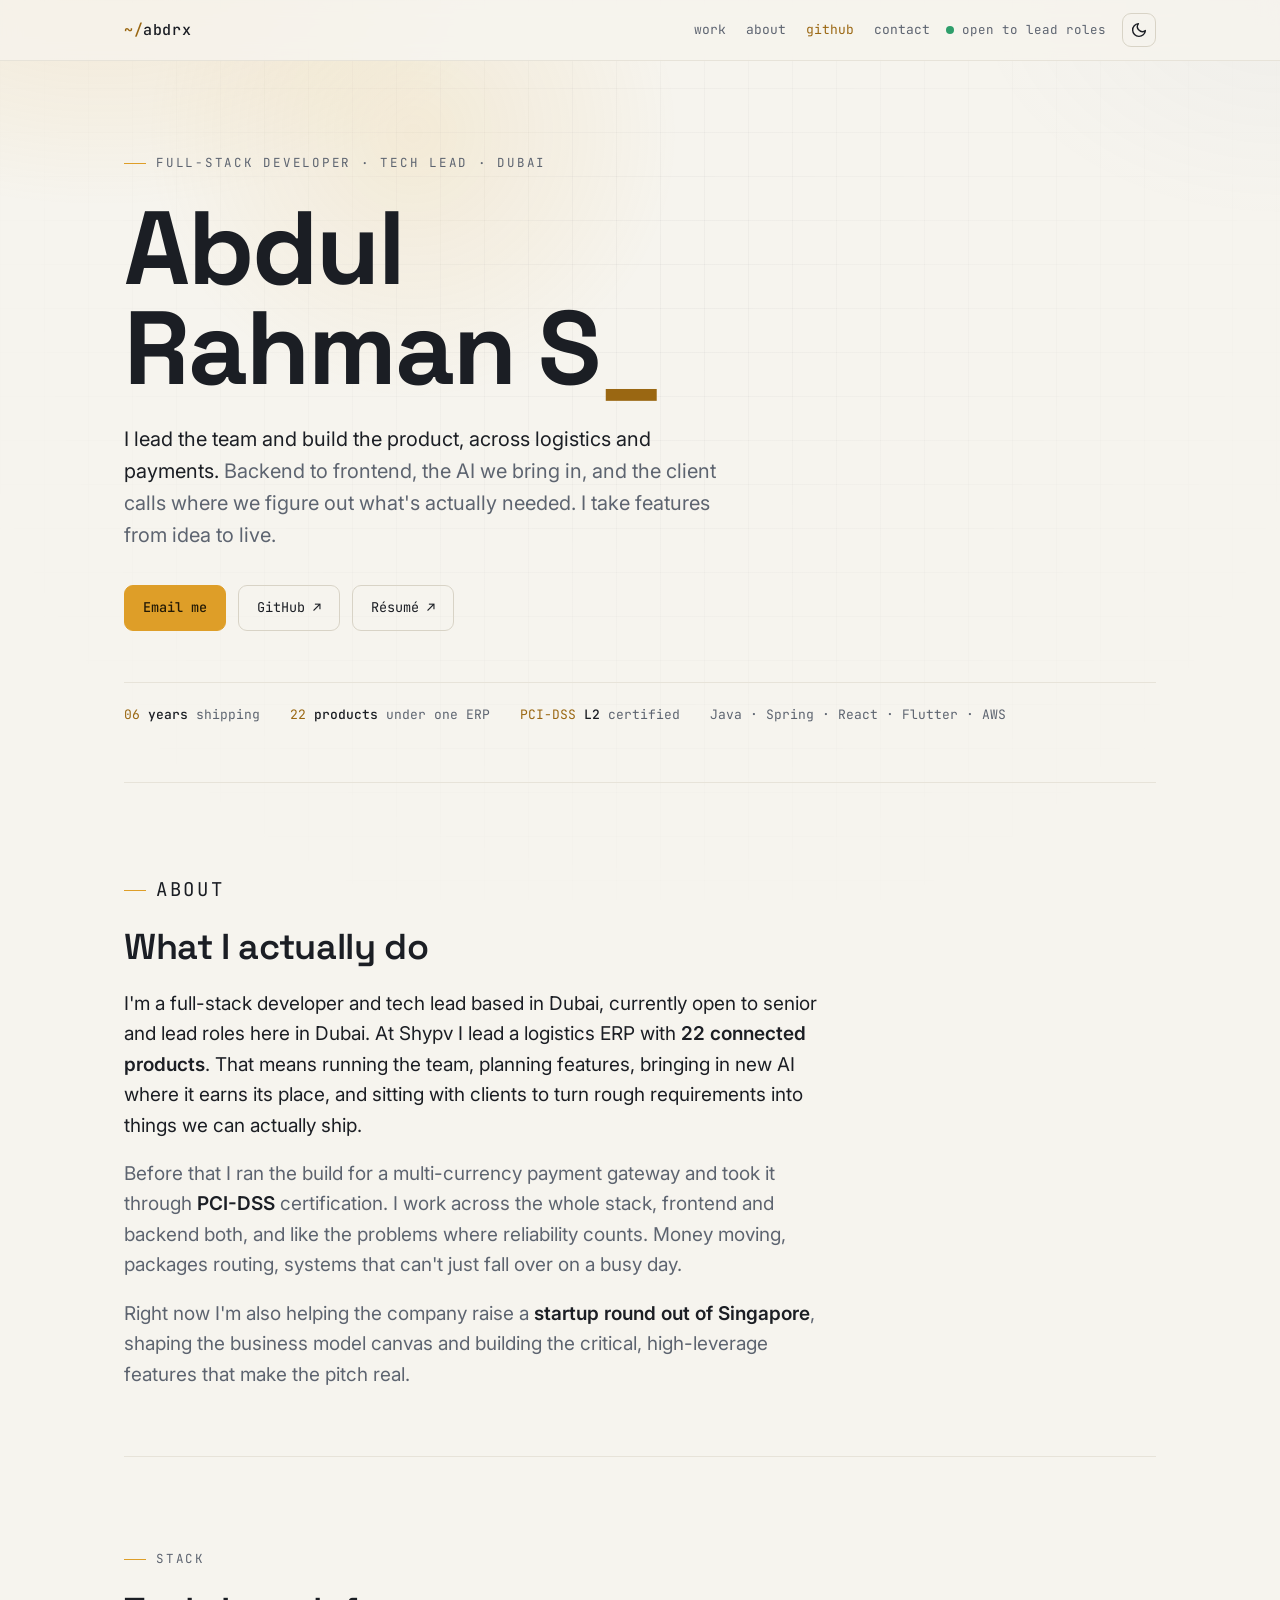
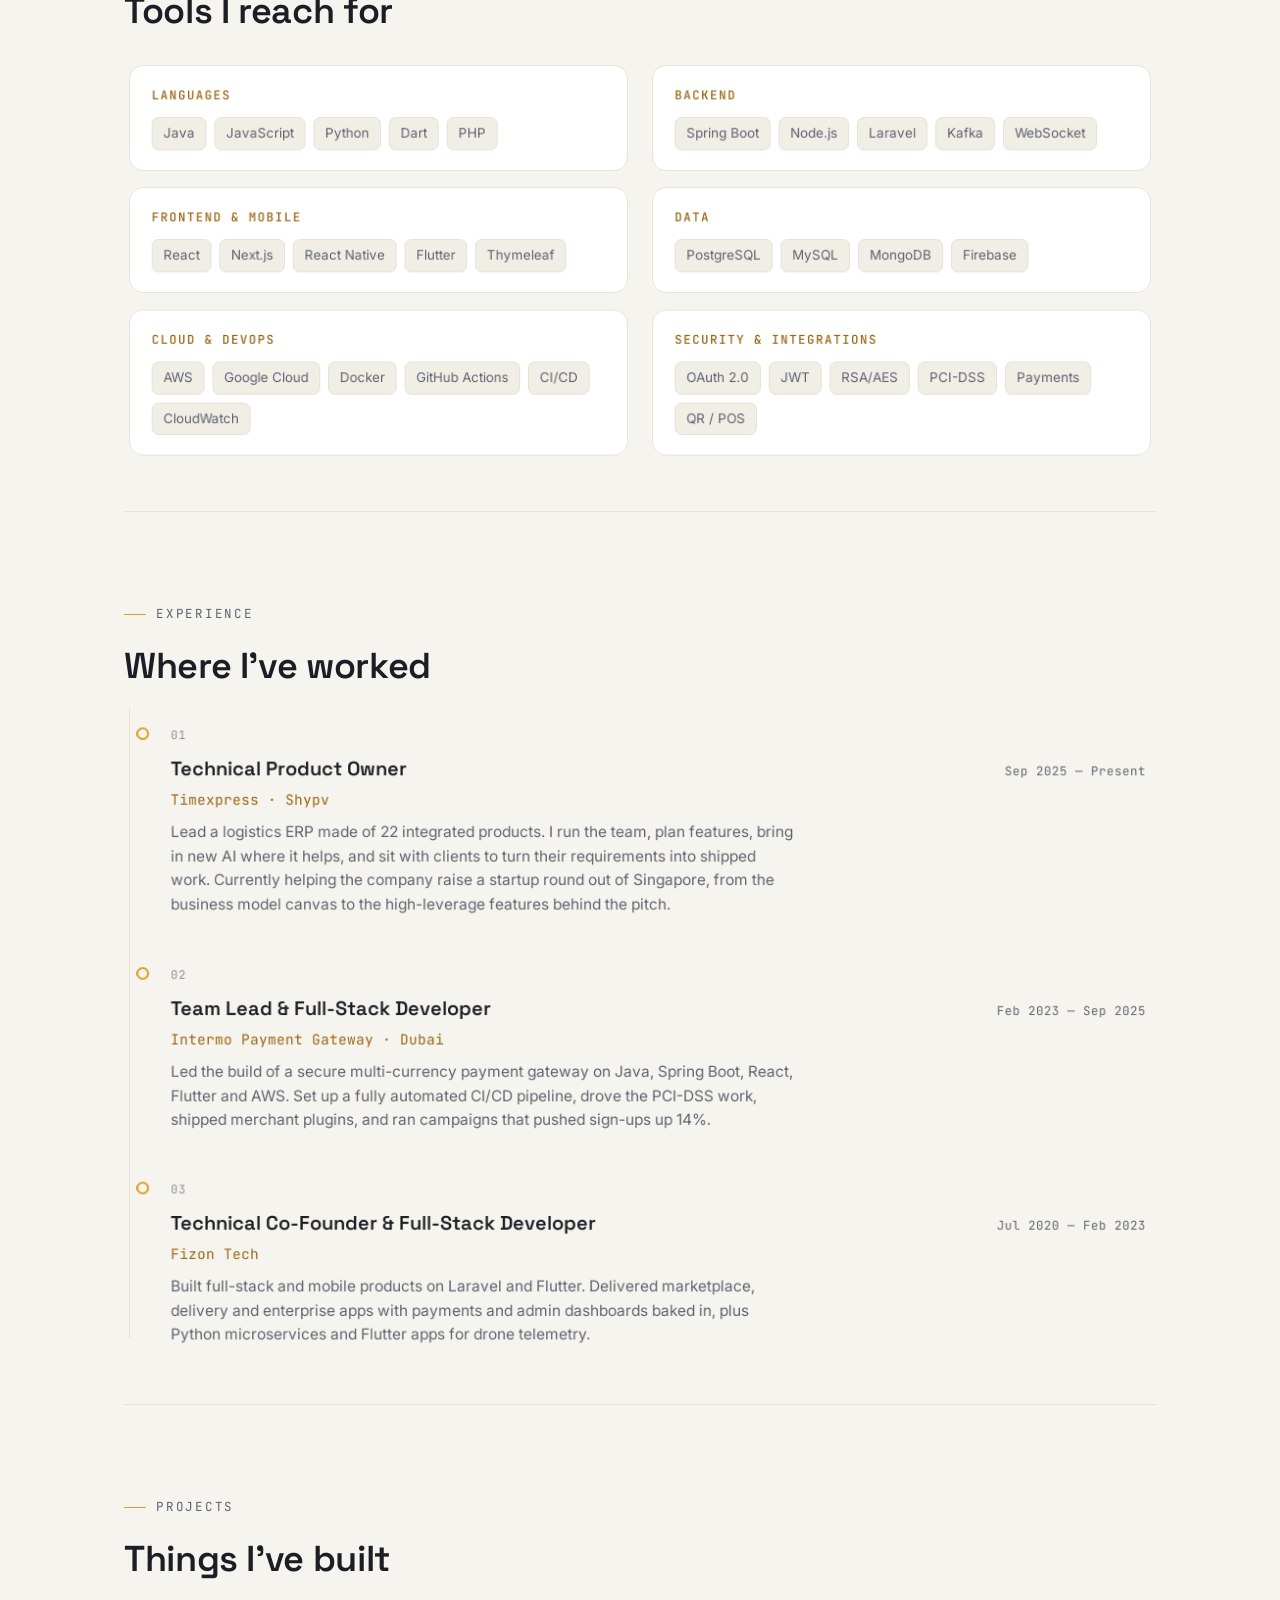
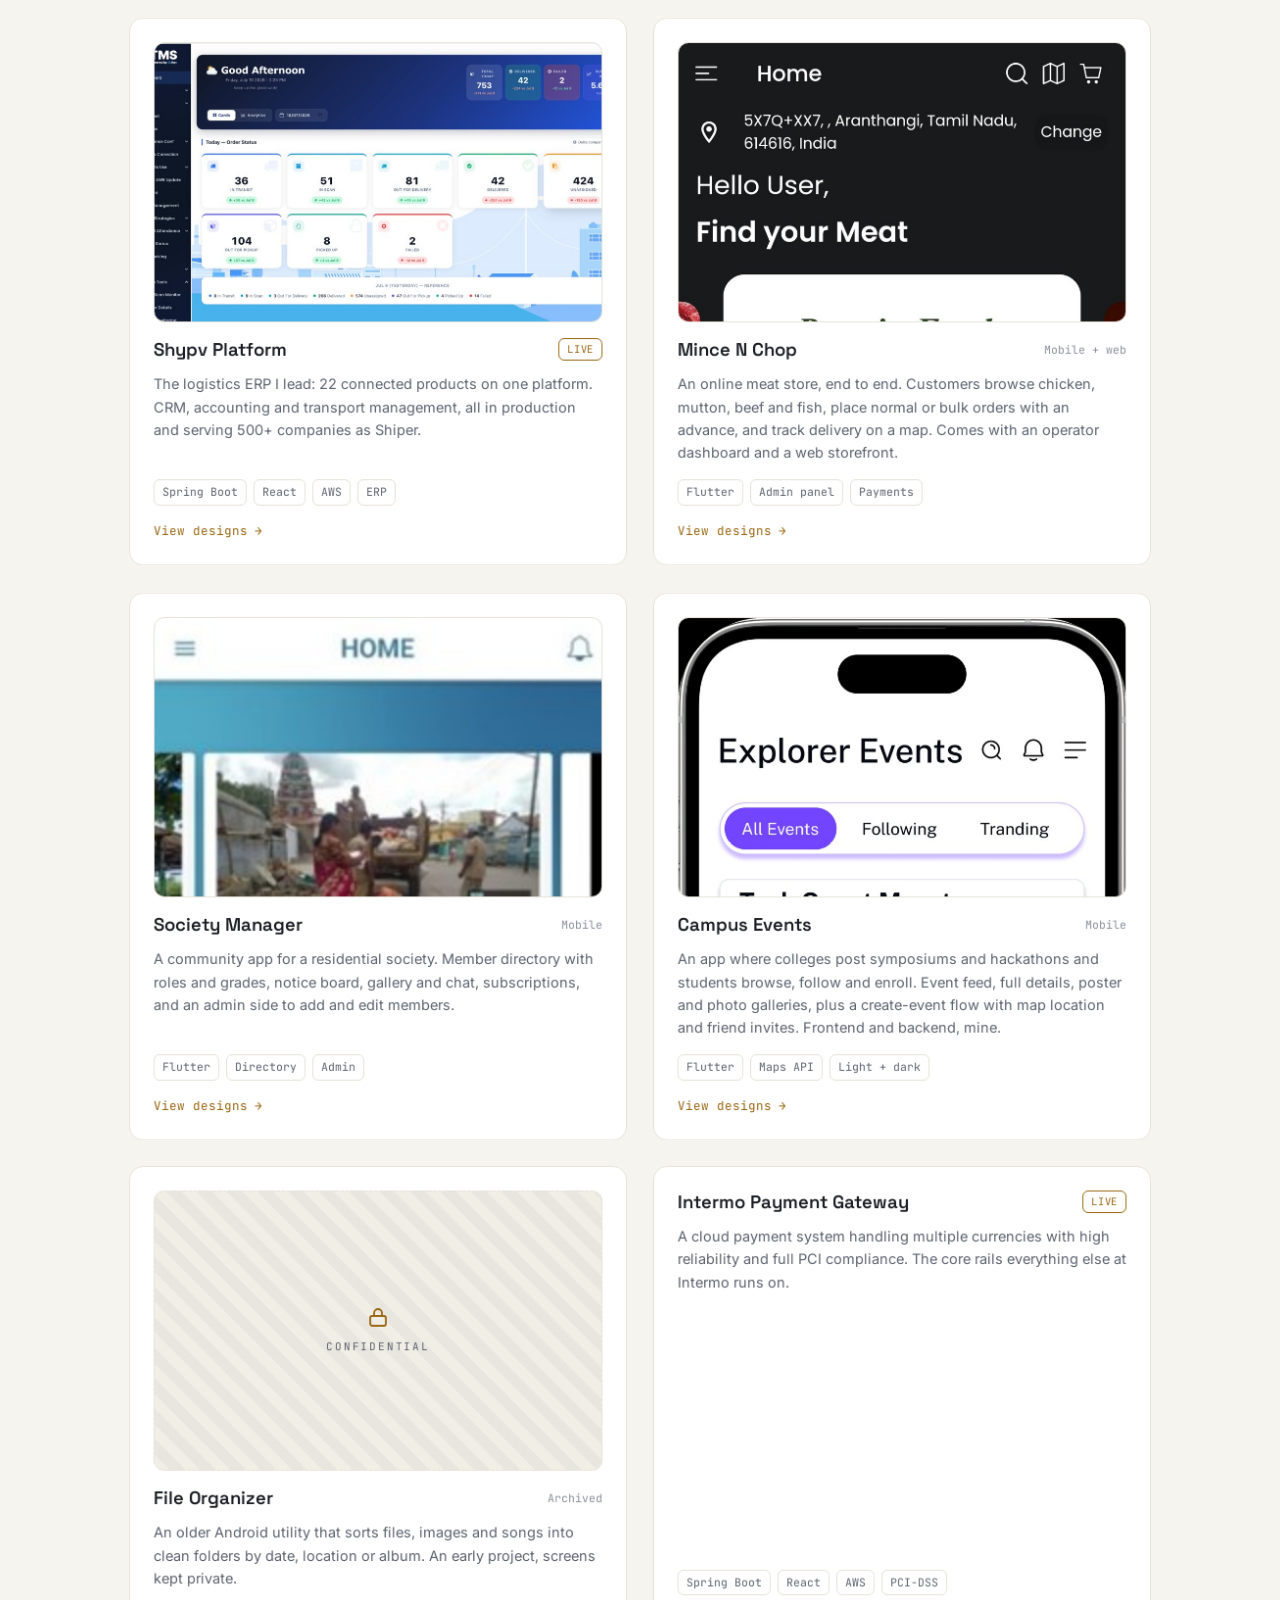
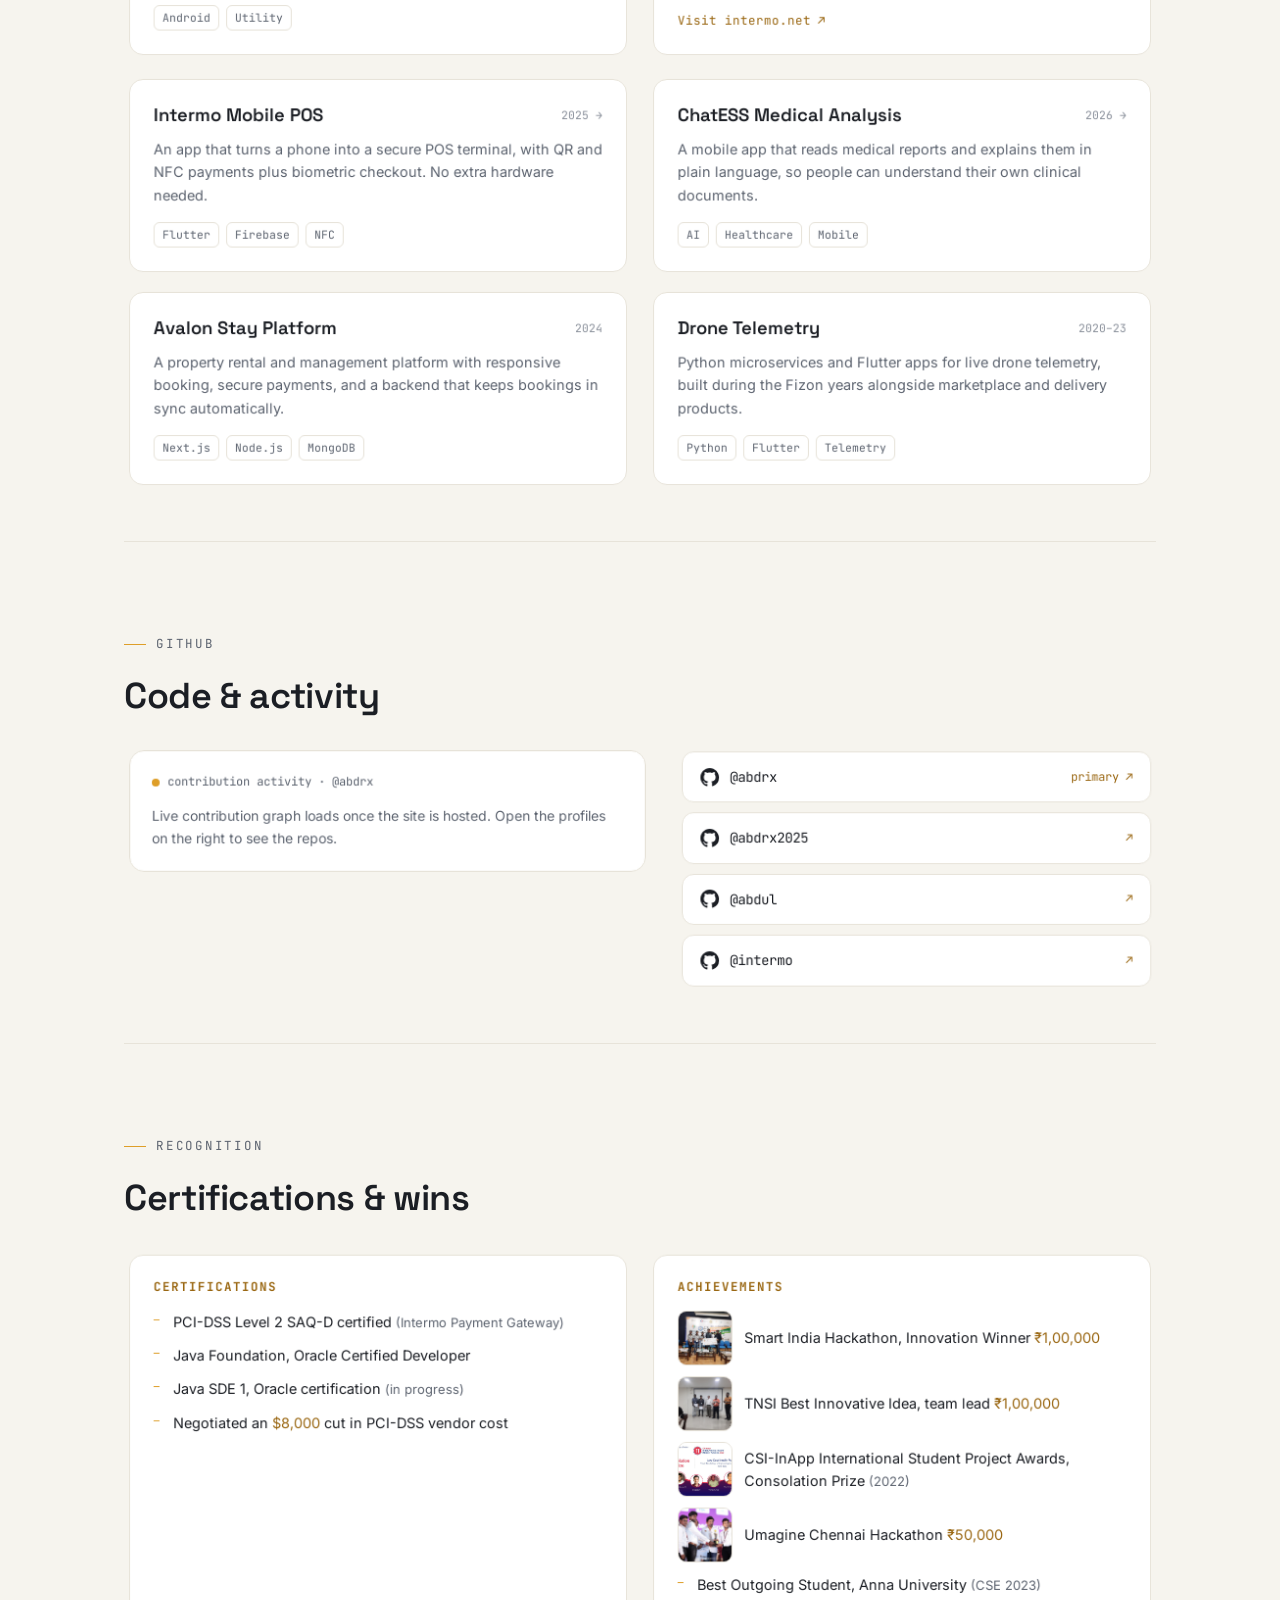
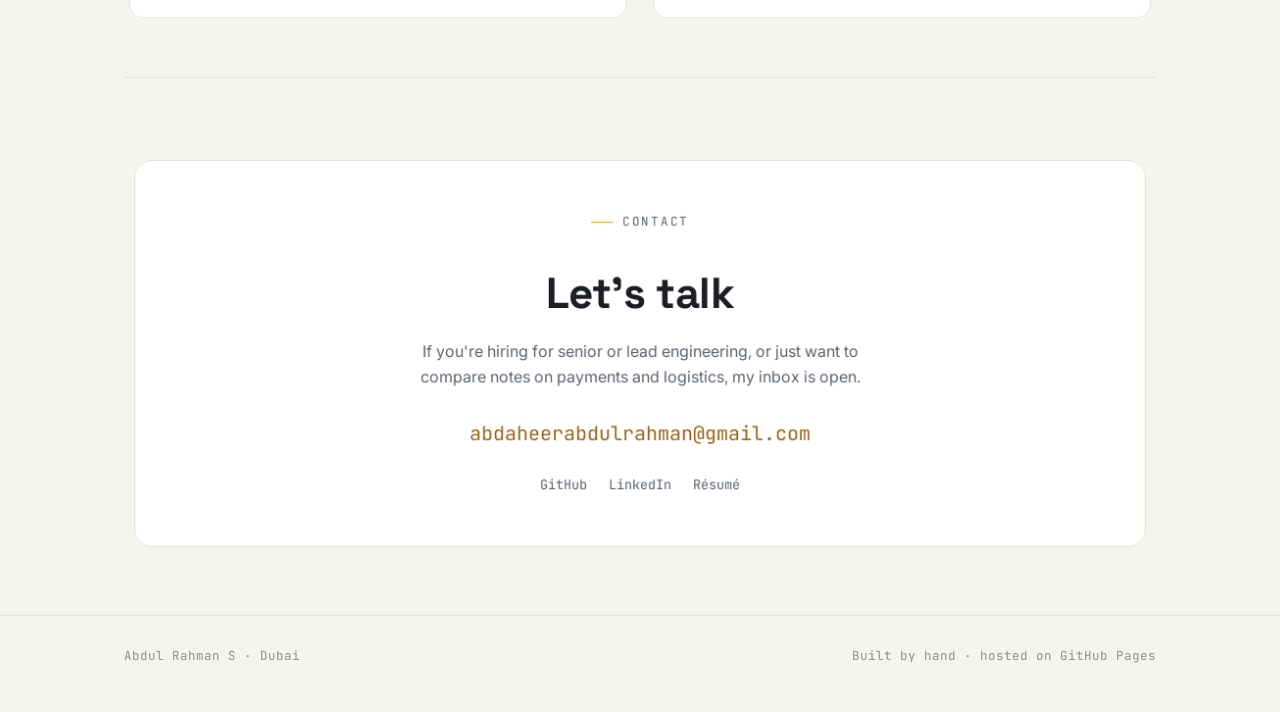
==== commit ba55b01d: "Latest Portfolio" ====
--- a/index.html
+++ b/index.html
@@ -5,6 +5,23 @@
 <meta name="viewport" content="width=device-width, initial-scale=1.0">
 <title>Abdul Rahman S — Full-Stack Developer & Tech Lead</title>
 <meta name="description" content="Abdul Rahman S. Full-stack developer and tech lead in Dubai. Products across logistics and payments. Java, Spring Boot, React, Flutter, AWS.">
+<link rel="canonical" href="https://abdrx.github.io/Abdul-Rahman-Portfolio/">
+
+<meta property="og:type" content="website">
+<meta property="og:site_name" content="abdrx.github.io">
+<meta property="og:url" content="https://abdrx.github.io/Abdul-Rahman-Portfolio/">
+<meta property="og:title" content="Abdul Rahman S — Full-Stack Developer & Tech Lead">
+<meta property="og:description" content="Full-stack developer and tech lead in Dubai. Products across logistics and payments. Java, Spring Boot, React, Flutter, AWS.">
+<meta property="og:image" content="https://abdrx.github.io/Abdul-Rahman-Portfolio/assets/og-image.jpg">
+<meta property="og:image:width" content="1200">
+<meta property="og:image:height" content="630">
+<meta property="og:image:alt" content="Abdul Rahman S — full-stack developer, tech lead, Dubai">
+<meta property="og:locale" content="en_US">
+
+<meta name="twitter:card" content="summary_large_image">
+<meta name="twitter:title" content="Abdul Rahman S — Full-Stack Developer & Tech Lead">
+<meta name="twitter:description" content="Full-stack developer and tech lead in Dubai. Products across logistics and payments. Java, Spring Boot, React, Flutter, AWS.">
+<meta name="twitter:image" content="https://abdrx.github.io/Abdul-Rahman-Portfolio/assets/og-image.jpg">
 
 <script>
   (function(){
@@ -116,6 +133,11 @@
   .rcol li::before{content:"";position:absolute;left:0;top:9px;width:6px;height:1px;background:var(--accent)}
   .rcol li .m{color:var(--muted);font-size:13px}
   .prize{color:var(--accent-text)}
+  .rcol li.ach{display:flex;align-items:center;gap:12px;padding-left:0}
+  .rcol li.ach::before{display:none}
+  .ach-thumb{flex:0 0 auto;width:56px;height:56px;border-radius:9px;overflow:hidden;border:1px solid var(--line);display:block;transition:border-color .18s ease}
+  .ach-thumb img{width:100%;height:100%;object-fit:cover;display:block}
+  .rcol li.ach:hover .ach-thumb{border-color:var(--accent)}
 
   /* contact */
   .contact-inner{background:var(--panel);border:1px solid var(--line);border-radius:18px;padding:clamp(30px,5vw,52px);text-align:center}
@@ -369,9 +391,30 @@
       <div class="rcol reveal">
         <h3>Achievements</h3>
         <ul>
-          <li>Smart India Hackathon, Innovation Winner <span class="prize">₹1,00,000</span></li>
-          <li>TNSI Best Innovative Idea, team lead <span class="prize">₹1,00,000</span></li>
-          <li>CSI In-App International, second place <span class="prize">₹50,000</span></li>
+          <li class="ach">
+            <a class="ach-thumb" href="assets/award-sih.jpg" target="_blank" rel="noopener" aria-label="View photo: Smart India Hackathon 2022 winner's cheque">
+              <img src="assets/award-sih.jpg" alt="Team holding the Smart India Hackathon 2022 winner's cheque for ₹1,00,000" loading="lazy">
+            </a>
+            <span>Smart India Hackathon, Innovation Winner <span class="prize">₹1,00,000</span></span>
+          </li>
+          <li class="ach">
+            <a class="ach-thumb" href="assets/award-tnsi.jpg" target="_blank" rel="noopener" aria-label="View photo: TNSI award ceremony">
+              <img src="assets/award-tnsi.jpg" alt="Certificate presentation for the TNSI Best Innovative Idea award" loading="lazy">
+            </a>
+            <span>TNSI Best Innovative Idea, team lead <span class="prize">₹1,00,000</span></span>
+          </li>
+          <li class="ach">
+            <a class="ach-thumb" href="assets/award-csi.jpg" target="_blank" rel="noopener" aria-label="View photo: CSI-InApp award graphic">
+              <img src="assets/award-csi.jpg" alt="CSI-InApp International Student Project Awards 2022 Consolation Prize graphic" loading="lazy">
+            </a>
+            <span>CSI-InApp International Student Project Awards, Consolation Prize <span class="m">(2022)</span></span>
+          </li>
+          <li class="ach">
+            <a class="ach-thumb" href="assets/award-umagine.jpg" target="_blank" rel="noopener" aria-label="View photo: Umagine Chennai trophy">
+              <img src="assets/award-umagine.jpg" alt="Receiving the Umagine Chennai hackathon trophy and cheque for ₹50,000" loading="lazy">
+            </a>
+            <span>Umagine Chennai Hackathon <span class="prize">₹50,000</span></span>
+          </li>
           <li>Best Outgoing Student, Anna University <span class="m">(CSE 2023)</span></li>
         </ul>
       </div>
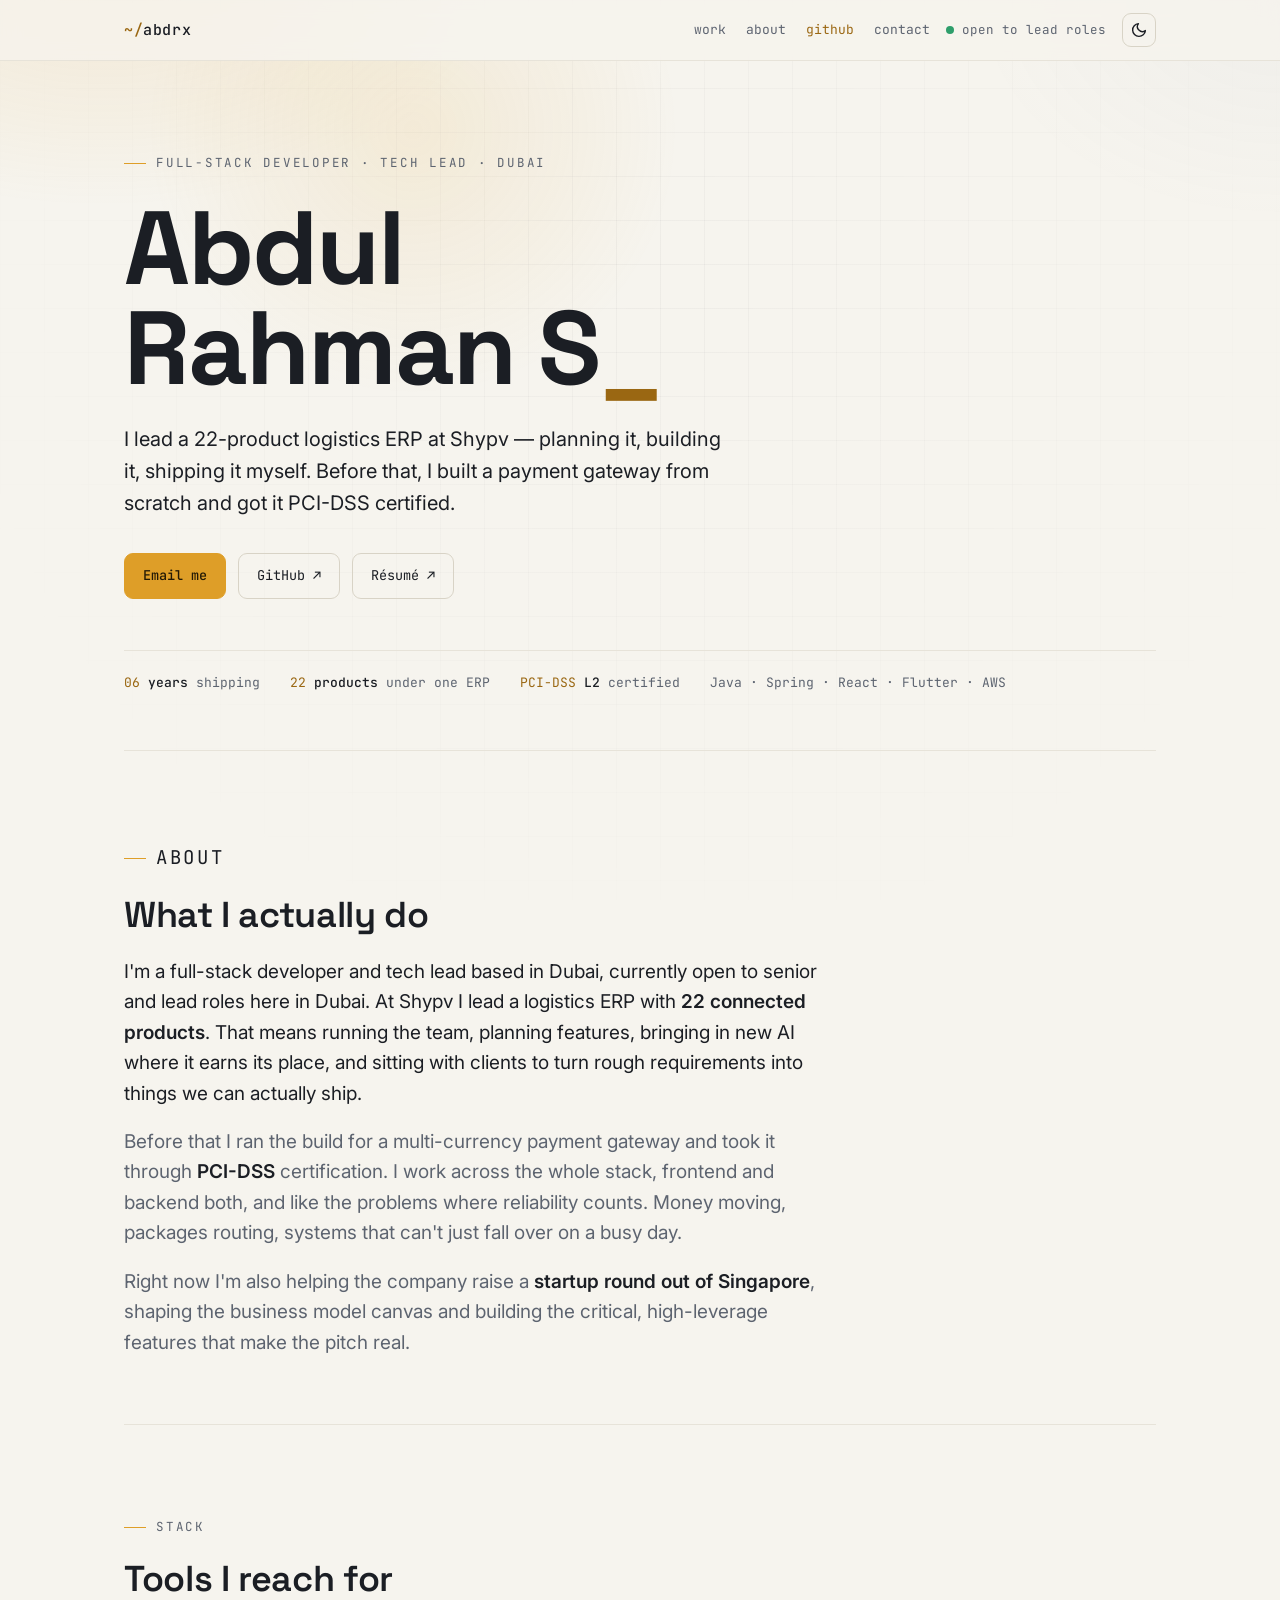
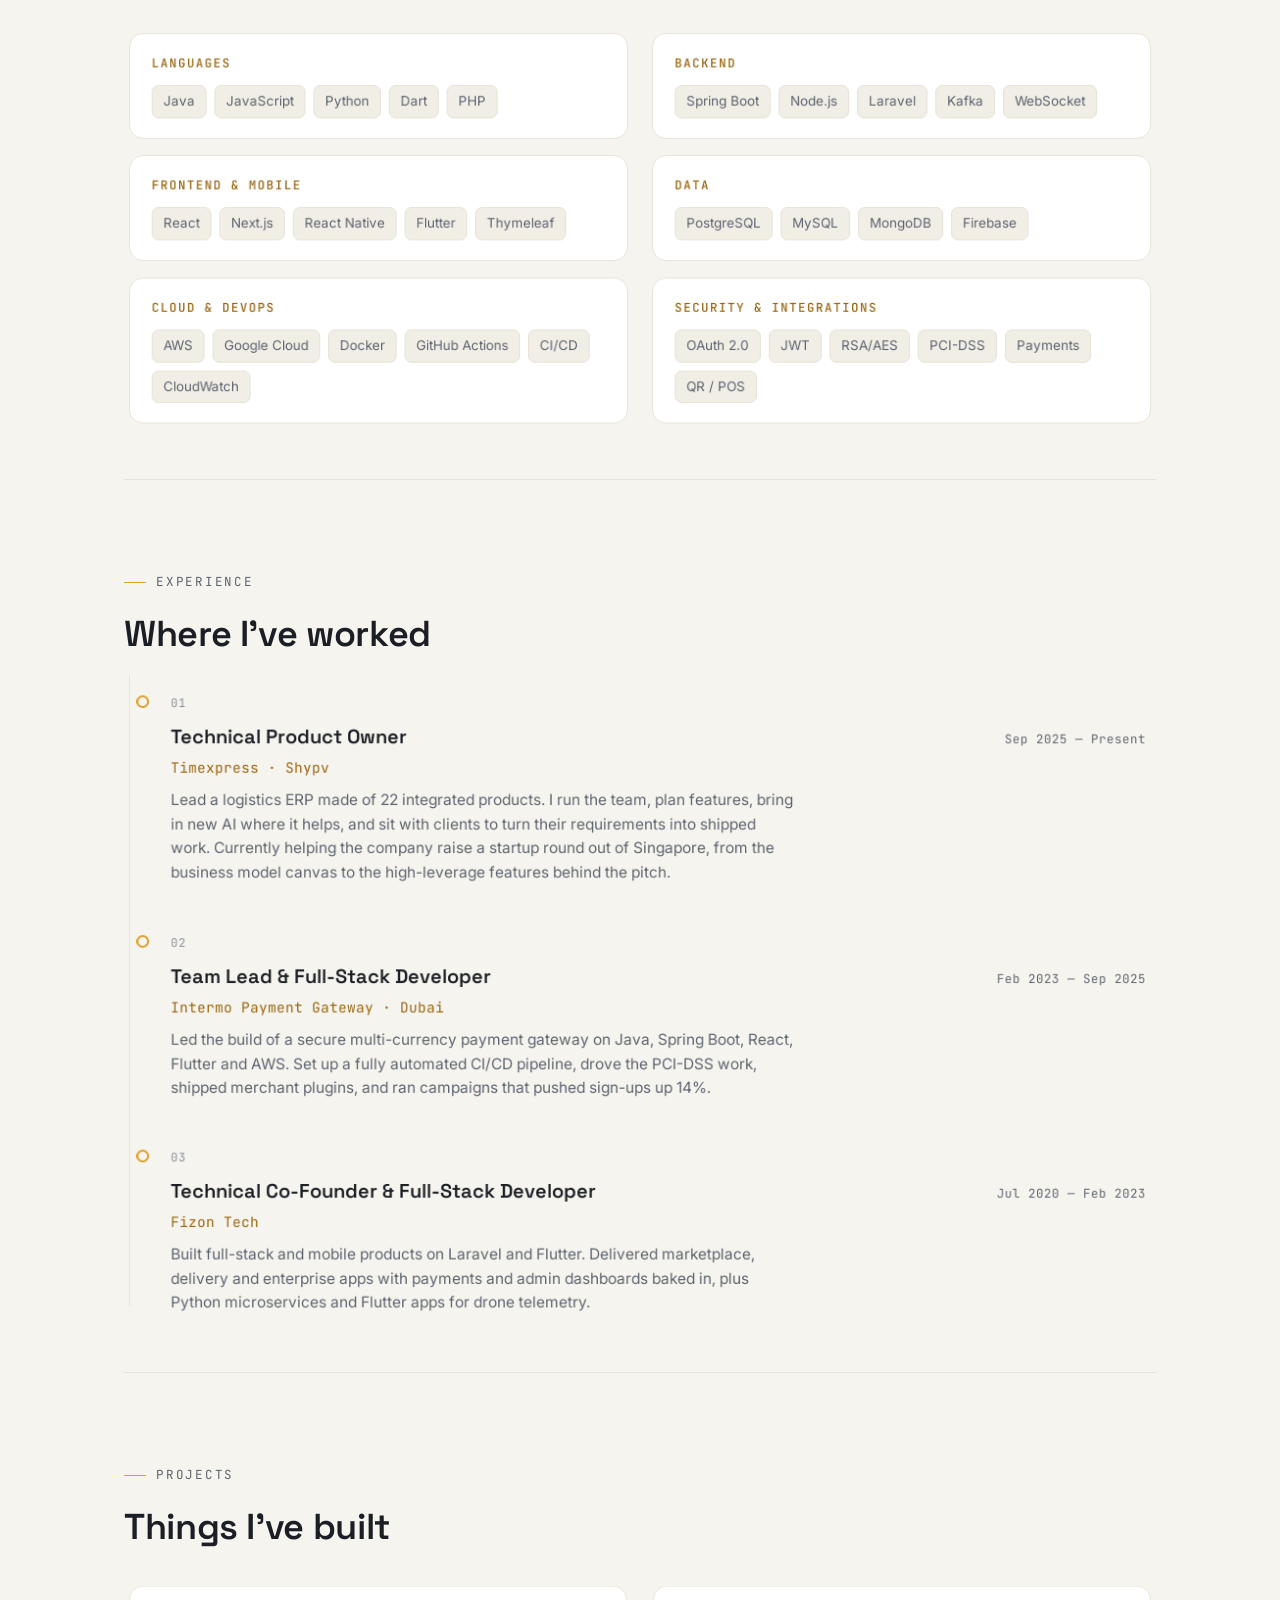
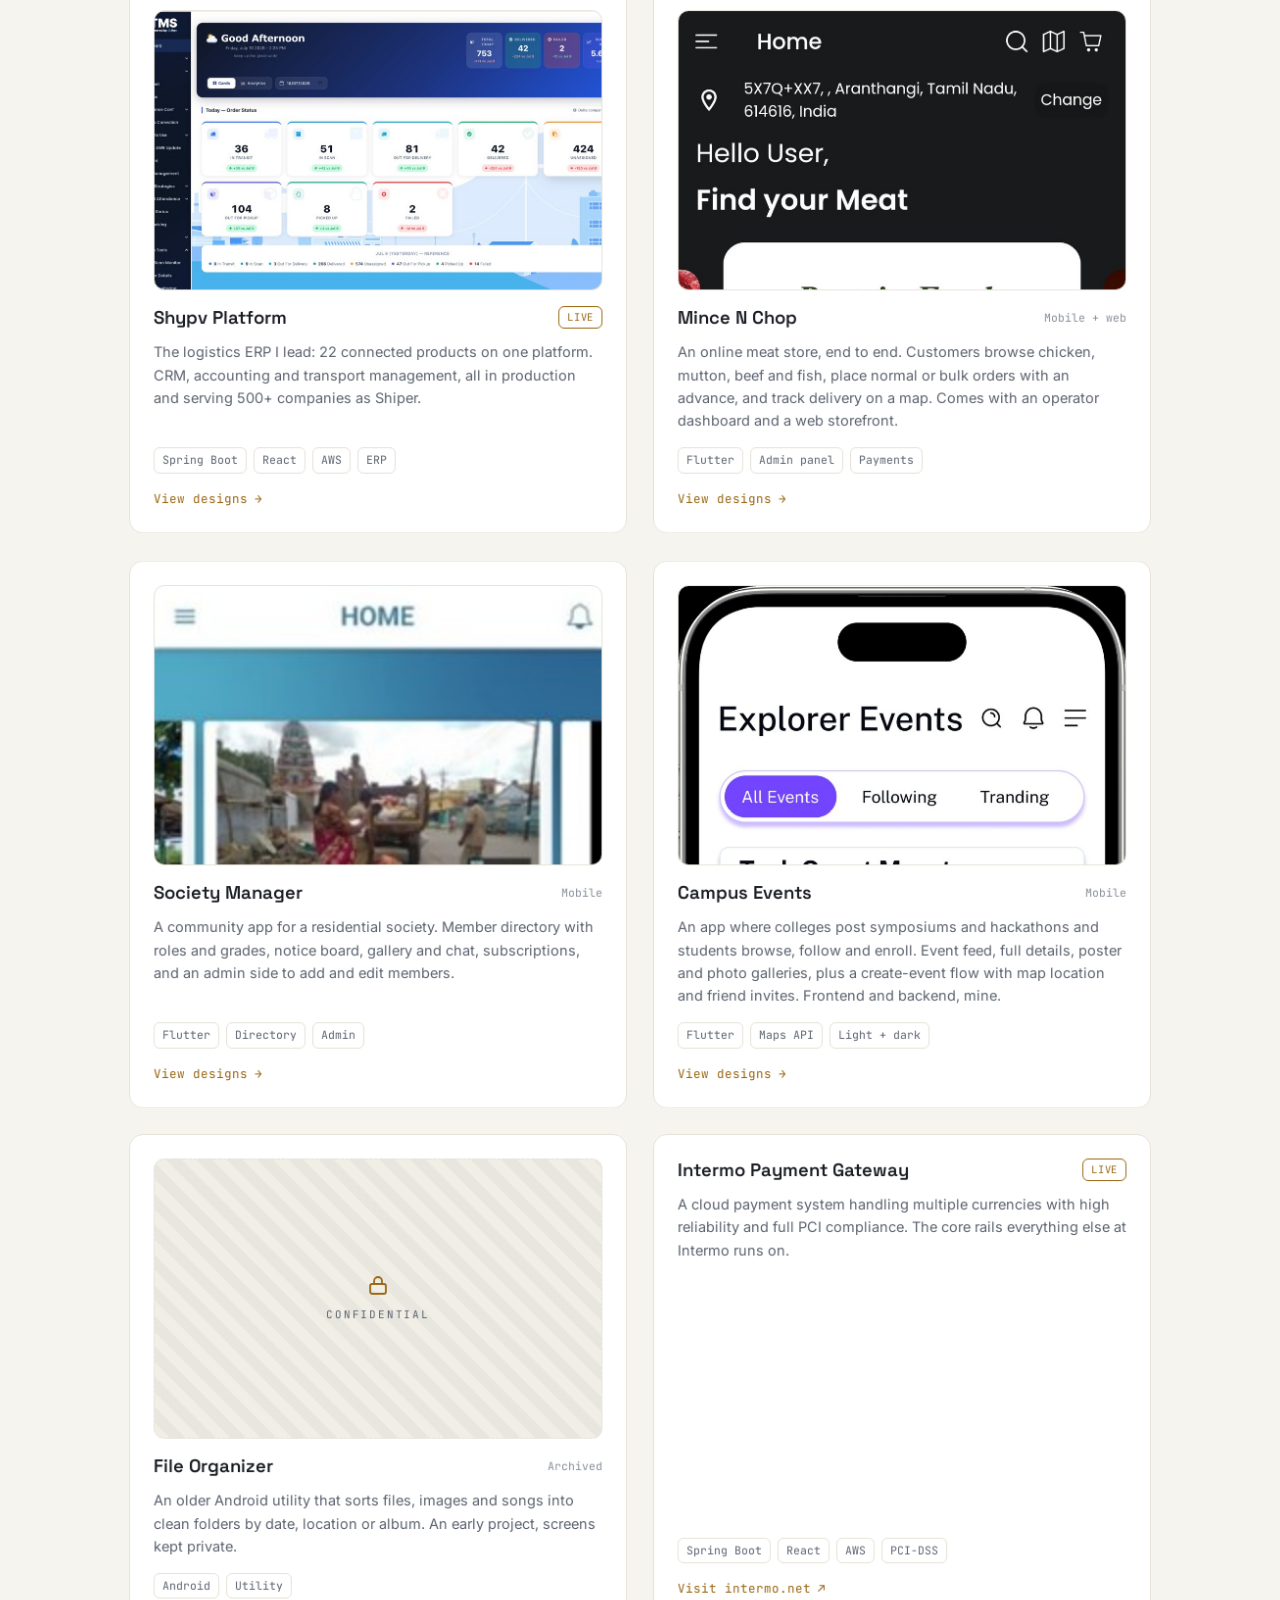
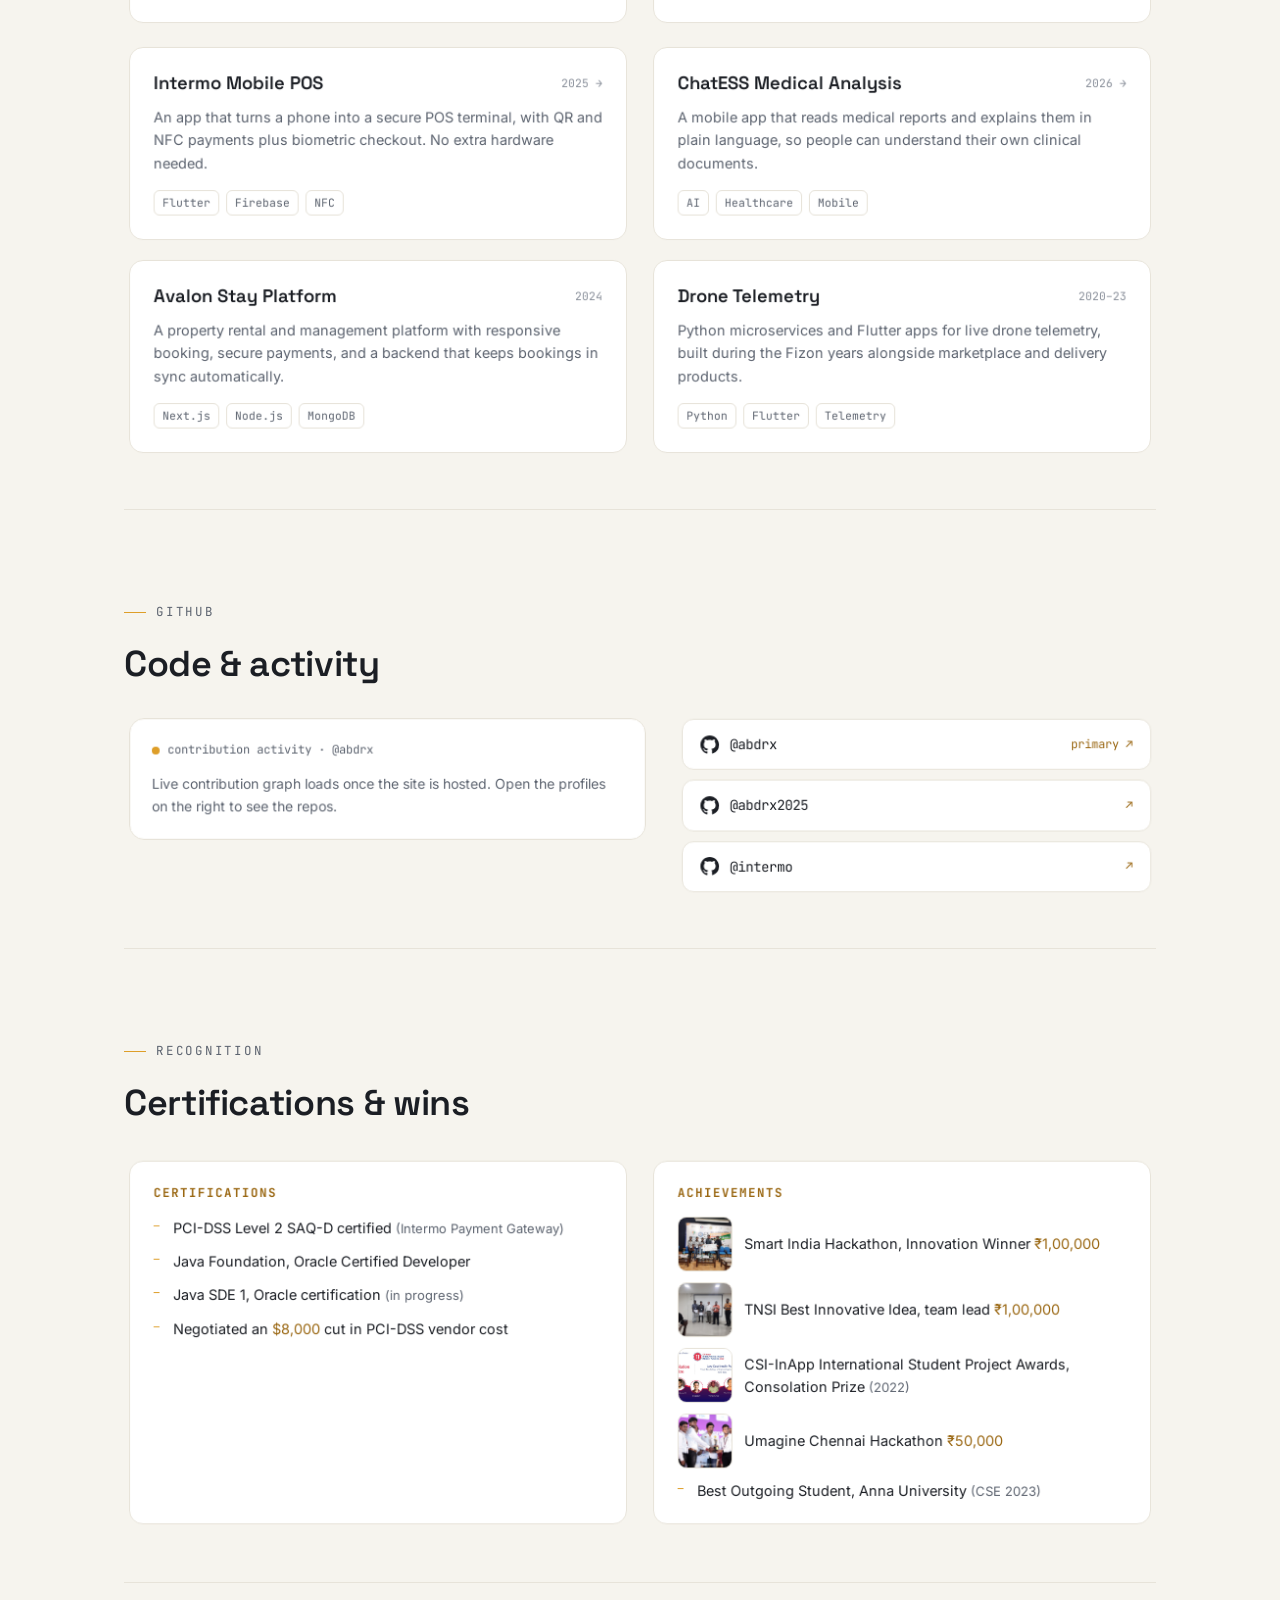
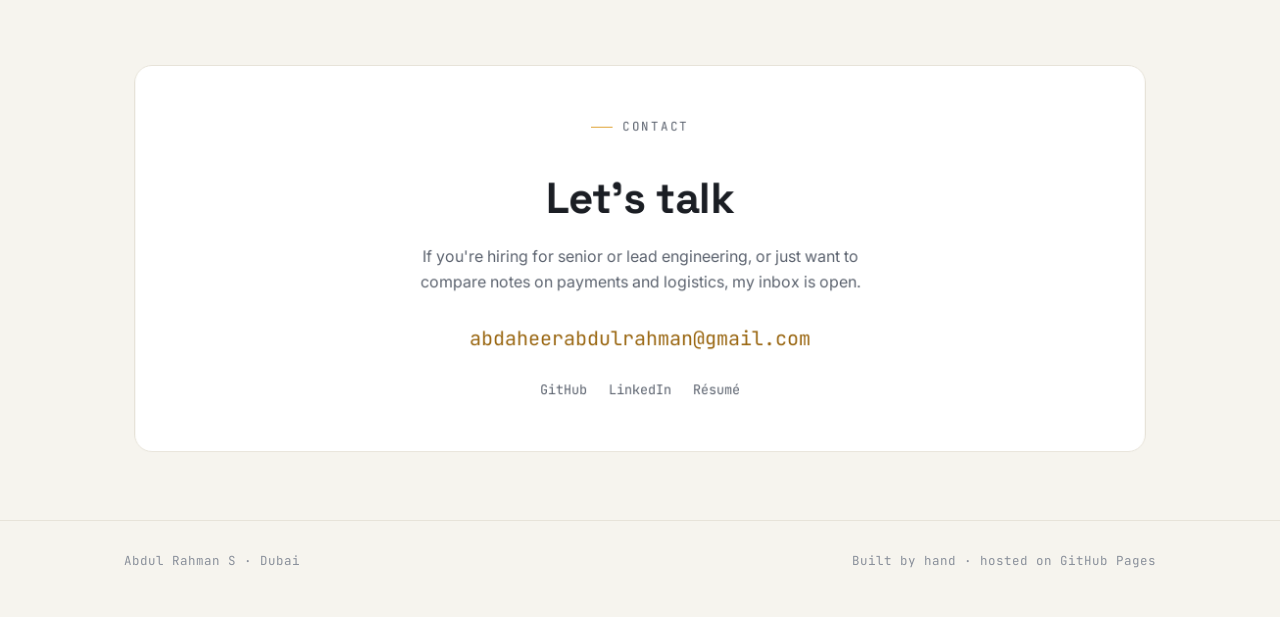
==== commit ec0ce75d: "Latest" ====
--- a/index.html
+++ b/index.html
@@ -52,7 +52,6 @@
     transition:opacity .5s ease}
   @media (prefers-reduced-motion:reduce),(pointer:coarse){.hero-glow{display:none}}
   .lead{font-size:clamp(17px,2.3vw,20px);color:var(--text);max-width:600px;margin-bottom:34px}
-  .lead .soft{color:var(--muted)}
   .cta{display:flex;flex-wrap:wrap;gap:12px;margin-bottom:52px}
   .manifest{border-top:1px solid var(--line);padding-top:22px;display:flex;flex-wrap:wrap;gap:8px 30px;font-family:var(--mono);font-size:13px;color:var(--muted)}
   .manifest b{color:var(--text);font-weight:500}
@@ -199,8 +198,7 @@
     <p class="eyebrow reveal">full-stack developer · tech lead · dubai</p>
     <h1 class="reveal">Abdul<br>Rahman S<span class="caret">_</span></h1>
     <p class="lead reveal">
-      I lead the team and build the product, across logistics and payments.
-      <span class="soft">Backend to frontend, the AI we bring in, and the client calls where we figure out what's actually needed. I take features from idea to live.</span>
+      I lead a 22-product logistics ERP at Shypv — planning it, building it, shipping it myself. Before that, I built a payment gateway from scratch and got it PCI-DSS certified.
     </p>
     <div class="cta reveal">
       <a class="btn primary" href="mailto:abdaheerabdulrahman@gmail.com">Email me</a>
@@ -361,10 +359,6 @@
         </a>
         <a class="gh-handle" href="https://github.com/abdrx2025" target="_blank" rel="noopener">
           <span class="h"><svg viewBox="0 0 16 16" fill="currentColor"><path d="M8 0C3.58 0 0 3.58 0 8c0 3.54 2.29 6.53 5.47 7.59.4.07.55-.17.55-.38 0-.19-.01-.82-.01-1.49-2.01.37-2.53-.49-2.69-.94-.09-.23-.48-.94-.82-1.13-.28-.15-.68-.52-.01-.53.63-.01 1.08.58 1.23.82.72 1.21 1.87.87 2.33.66.07-.52.28-.87.51-1.07-1.78-.2-3.64-.89-3.64-3.95 0-.87.31-1.59.82-2.15-.08-.2-.36-1.02.08-2.12 0 0 .67-.21 2.2.82.64-.18 1.32-.27 2-.27.68 0 1.36.09 2 .27 1.53-1.04 2.2-.82 2.2-.82.44 1.1.16 1.92.08 2.12.51.56.82 1.27.82 2.15 0 3.07-1.87 3.75-3.65 3.95.29.25.54.73.54 1.48 0 1.07-.01 1.93-.01 2.2 0 .21.15.46.55.38A8.01 8.01 0 0016 8c0-4.42-3.58-8-8-8z"/></svg><span class="name">@abdrx2025</span></span>
-          <span class="go">↗</span>
-        </a>
-        <a class="gh-handle" href="https://github.com/abdul" target="_blank" rel="noopener">
-          <span class="h"><svg viewBox="0 0 16 16" fill="currentColor"><path d="M8 0C3.58 0 0 3.58 0 8c0 3.54 2.29 6.53 5.47 7.59.4.07.55-.17.55-.38 0-.19-.01-.82-.01-1.49-2.01.37-2.53-.49-2.69-.94-.09-.23-.48-.94-.82-1.13-.28-.15-.68-.52-.01-.53.63-.01 1.08.58 1.23.82.72 1.21 1.87.87 2.33.66.07-.52.28-.87.51-1.07-1.78-.2-3.64-.89-3.64-3.95 0-.87.31-1.59.82-2.15-.08-.2-.36-1.02.08-2.12 0 0 .67-.21 2.2.82.64-.18 1.32-.27 2-.27.68 0 1.36.09 2 .27 1.53-1.04 2.2-.82 2.2-.82.44 1.1.16 1.92.08 2.12.51.56.82 1.27.82 2.15 0 3.07-1.87 3.75-3.65 3.95.29.25.54.73.54 1.48 0 1.07-.01 1.93-.01 2.2 0 .21.15.46.55.38A8.01 8.01 0 0016 8c0-4.42-3.58-8-8-8z"/></svg><span class="name">@abdul</span></span>
           <span class="go">↗</span>
         </a>
         <a class="gh-handle" href="https://github.com/intermo" target="_blank" rel="noopener">
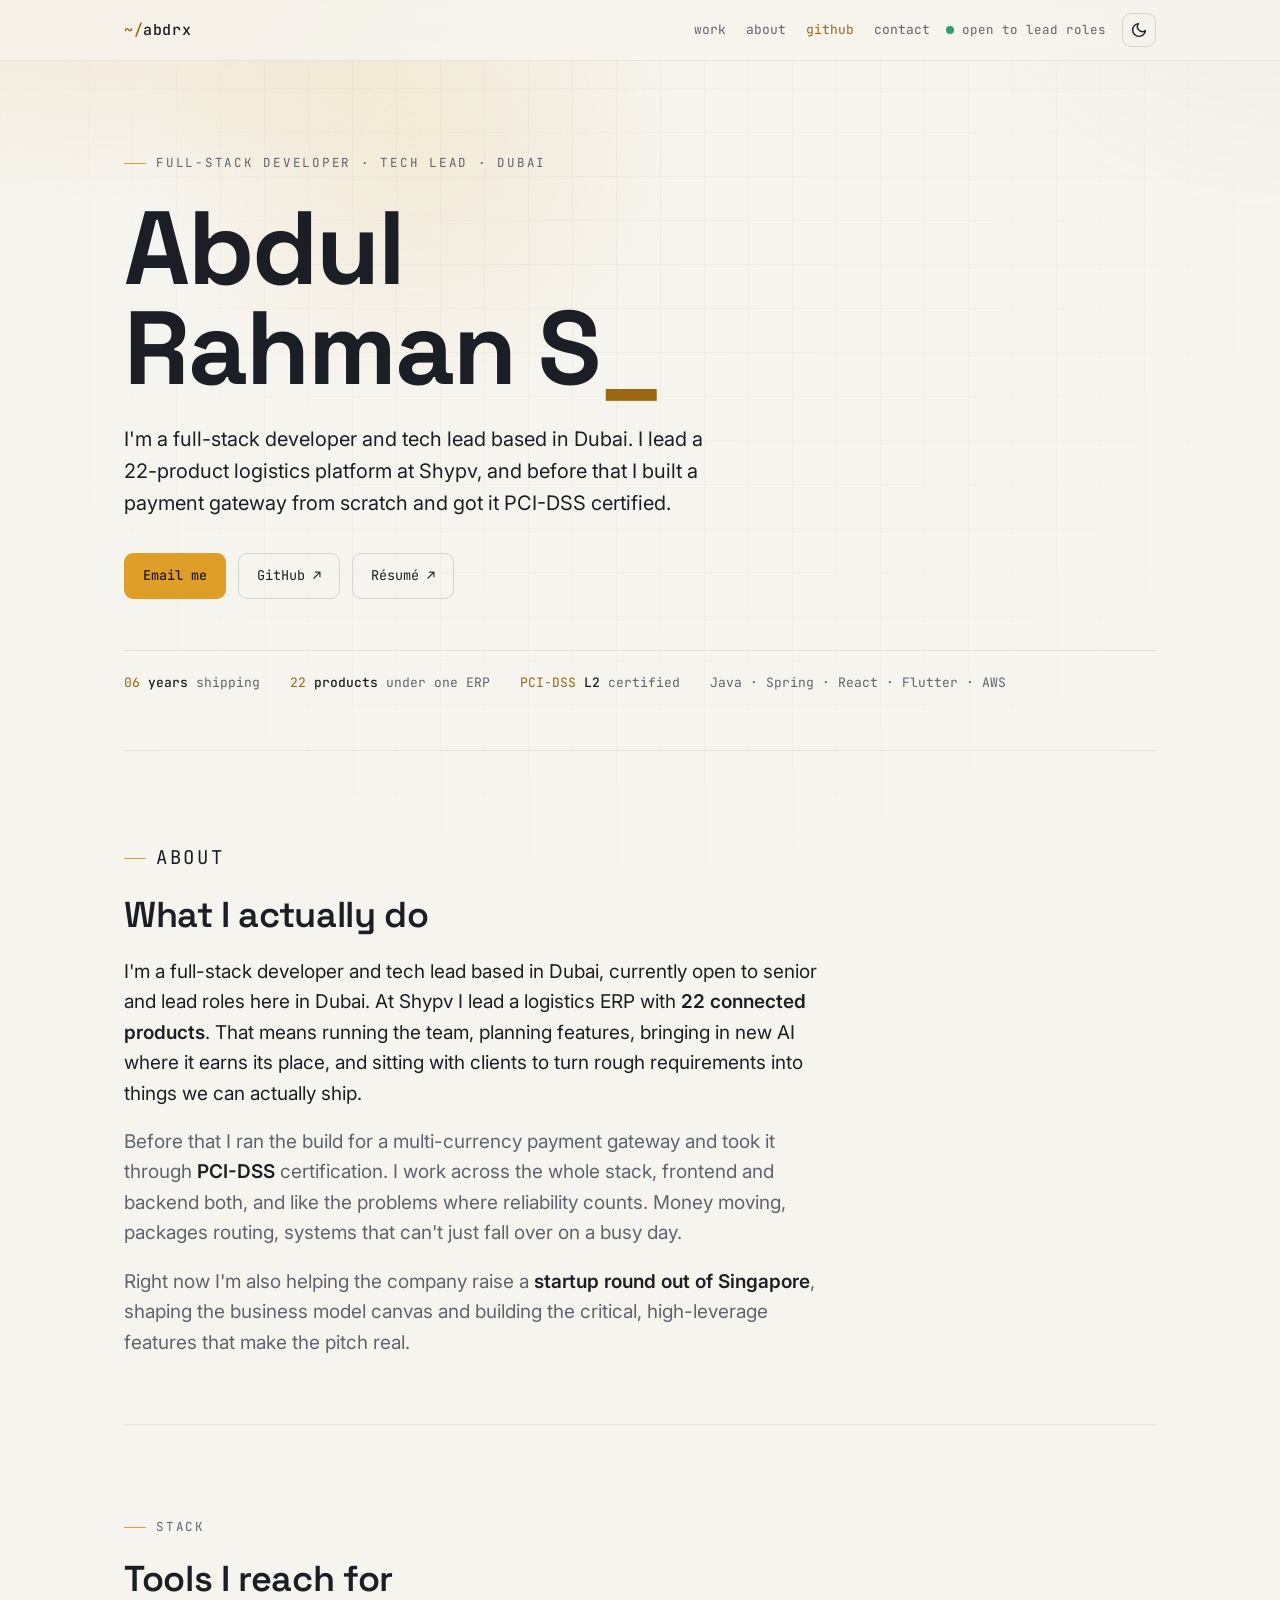
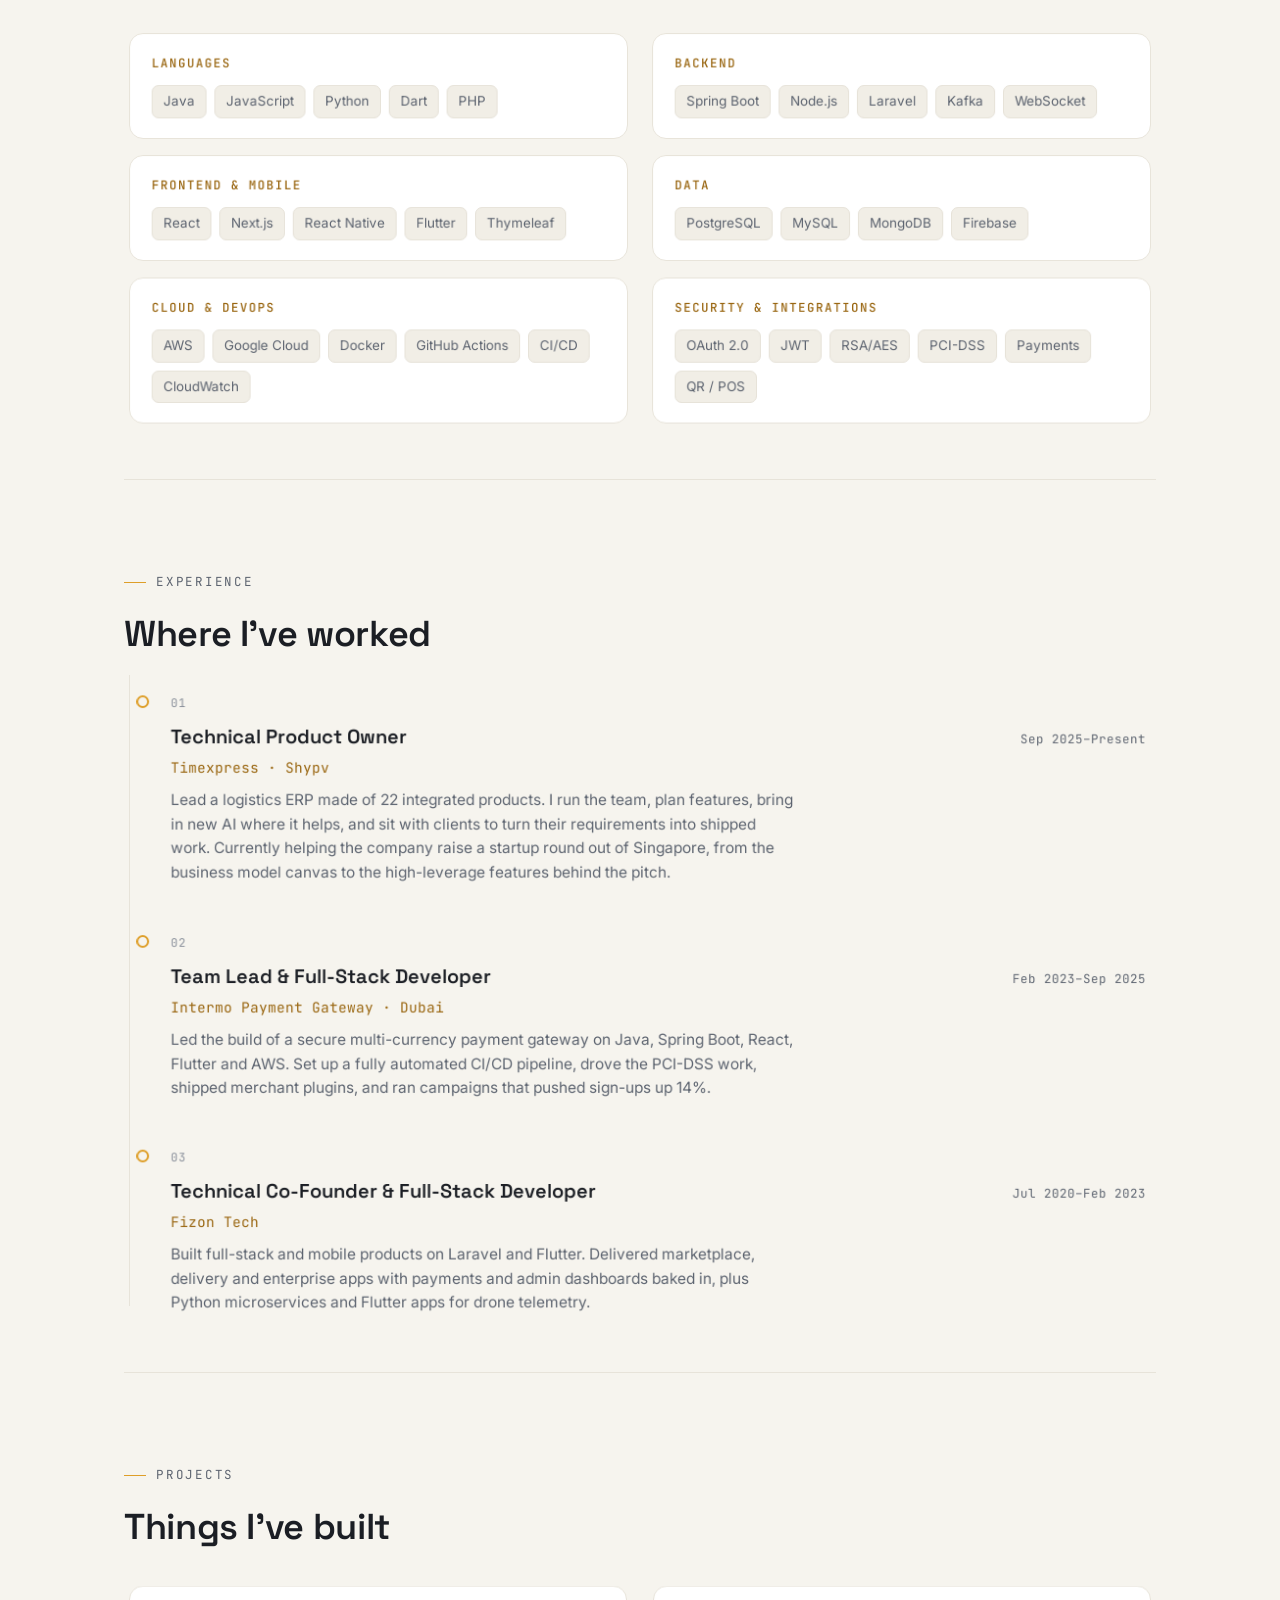
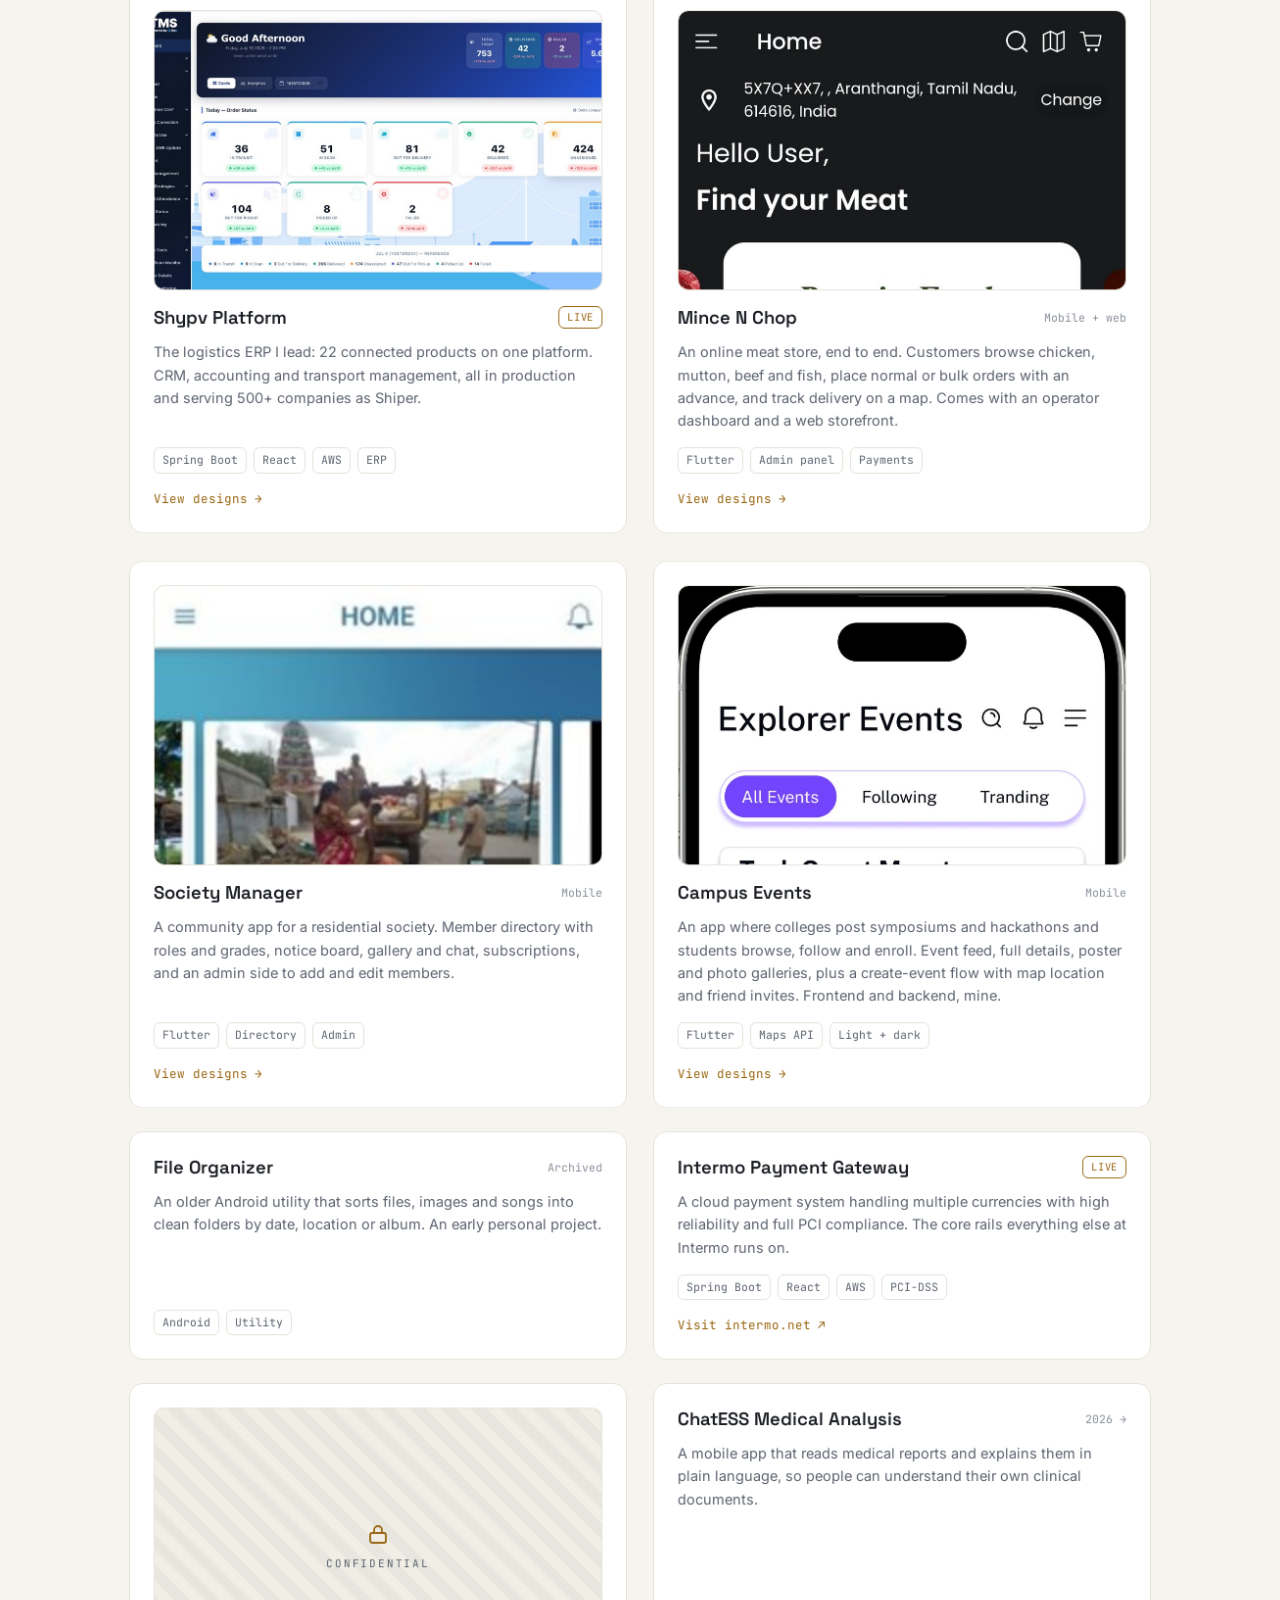
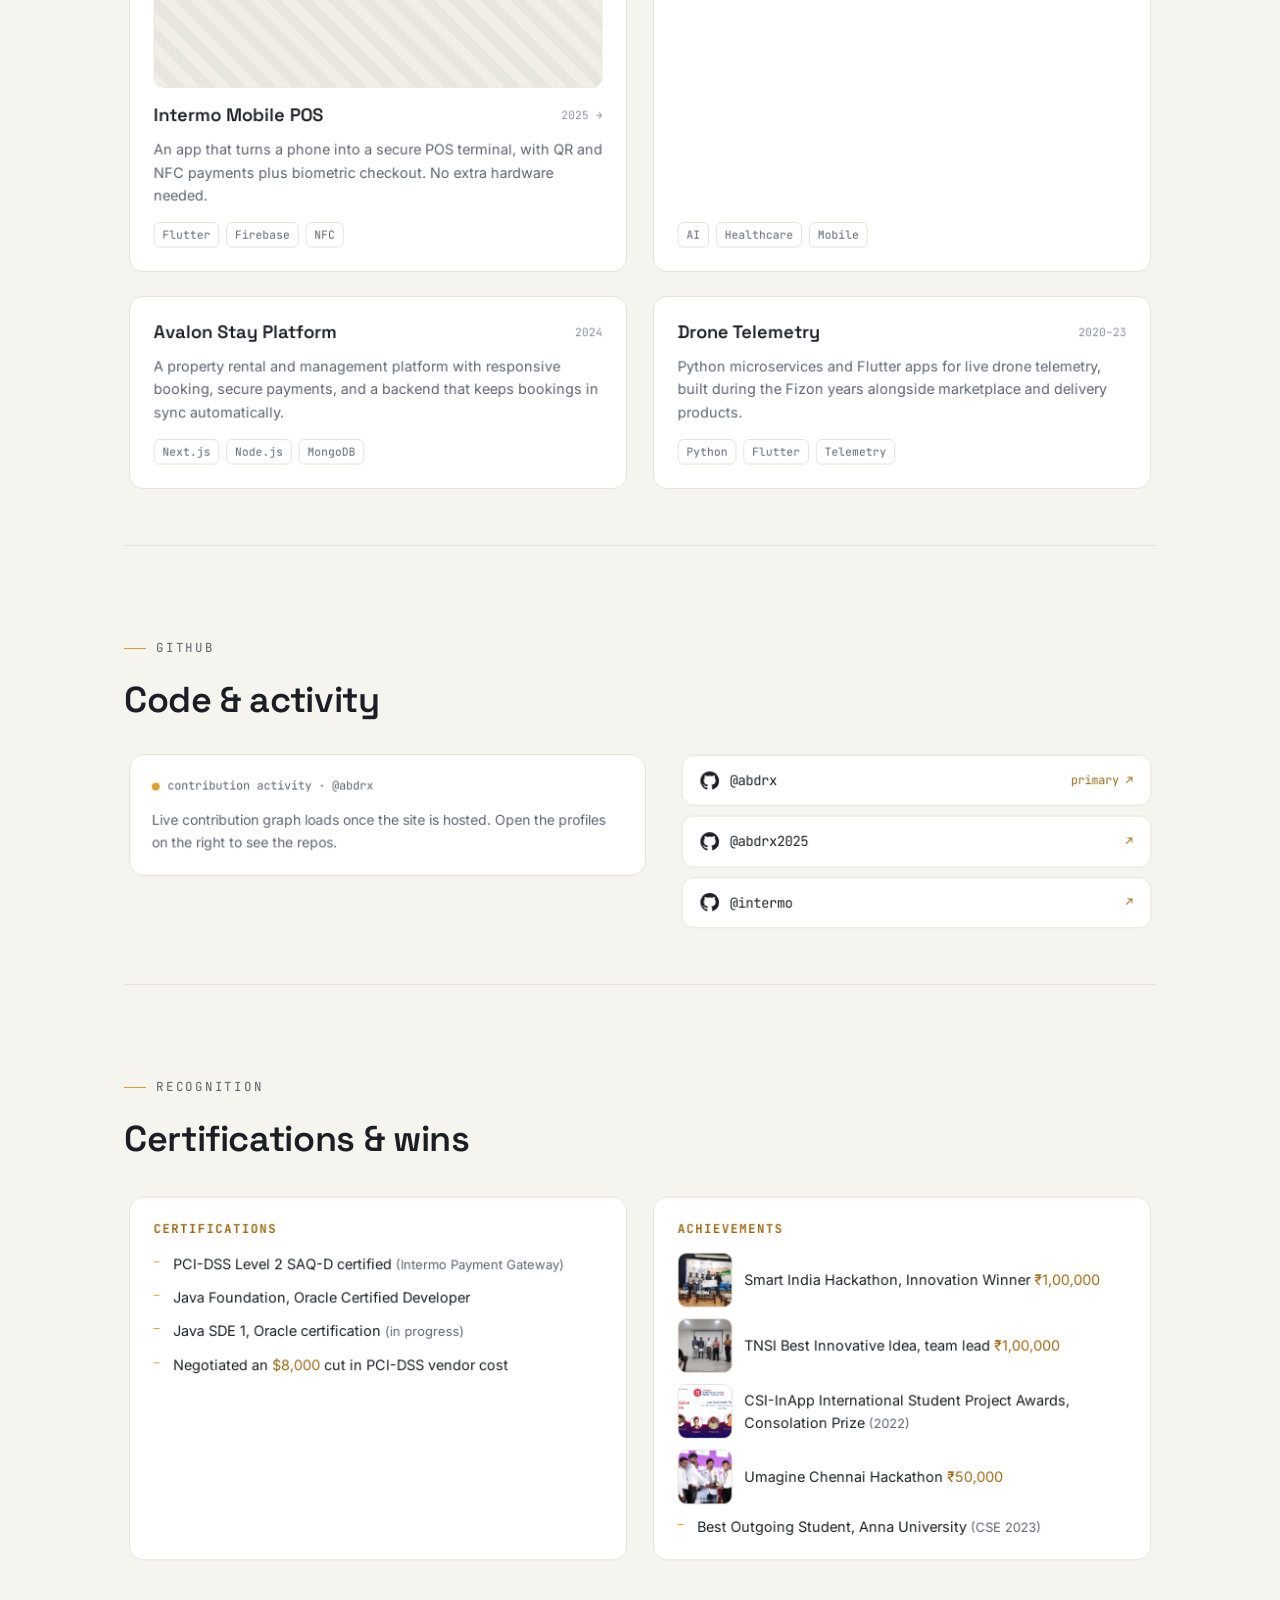
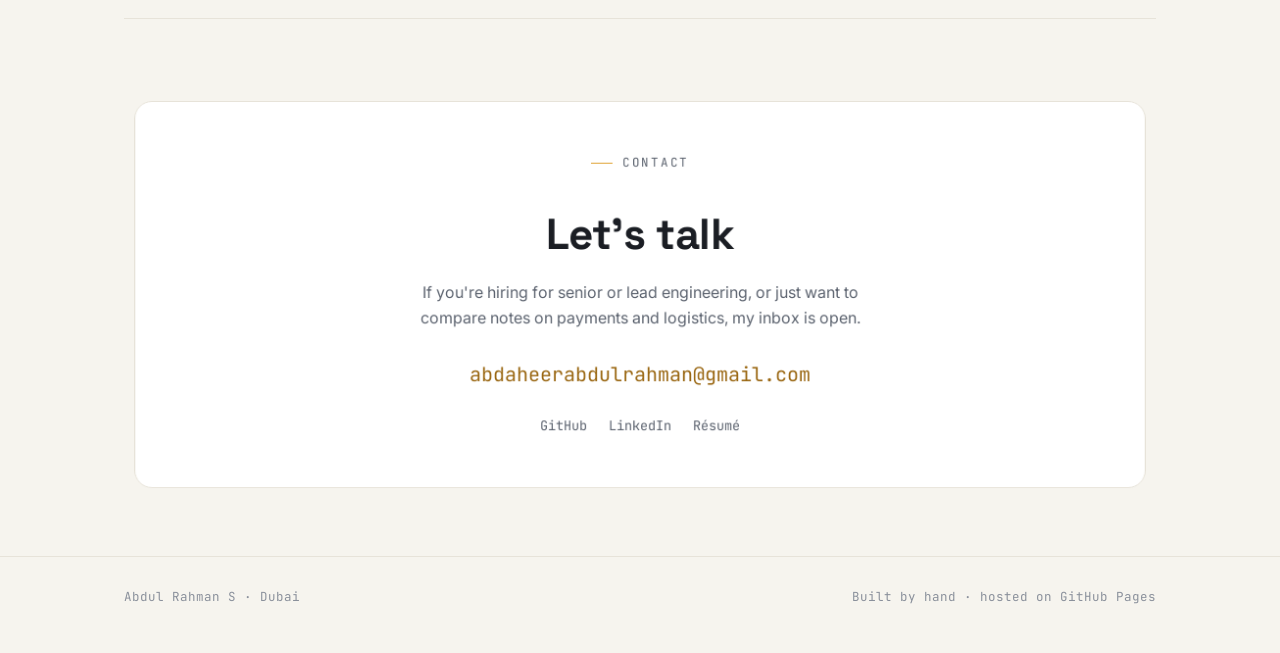
==== commit eb12e88f: "latest code" ====
--- a/index.html
+++ b/index.html
@@ -3,25 +3,25 @@
 <head>
 <meta charset="UTF-8">
 <meta name="viewport" content="width=device-width, initial-scale=1.0">
-<title>Abdul Rahman S — Full-Stack Developer & Tech Lead</title>
+<title>Abdul Rahman S | Full-Stack Developer & Tech Lead</title>
 <meta name="description" content="Abdul Rahman S. Full-stack developer and tech lead in Dubai. Products across logistics and payments. Java, Spring Boot, React, Flutter, AWS.">
-<link rel="canonical" href="https://abdrx.github.io/Abdul-Rahman-Portfolio/">
+<link rel="canonical" href="https://abdulrahmanpro.online/">
 
 <meta property="og:type" content="website">
-<meta property="og:site_name" content="abdrx.github.io">
-<meta property="og:url" content="https://abdrx.github.io/Abdul-Rahman-Portfolio/">
-<meta property="og:title" content="Abdul Rahman S — Full-Stack Developer & Tech Lead">
+<meta property="og:site_name" content="abdulrahmanpro.online">
+<meta property="og:url" content="https://abdulrahmanpro.online/">
+<meta property="og:title" content="Abdul Rahman S | Full-Stack Developer & Tech Lead">
 <meta property="og:description" content="Full-stack developer and tech lead in Dubai. Products across logistics and payments. Java, Spring Boot, React, Flutter, AWS.">
-<meta property="og:image" content="https://abdrx.github.io/Abdul-Rahman-Portfolio/assets/og-image.jpg">
+<meta property="og:image" content="https://abdulrahmanpro.online/assets/og-image.jpg">
 <meta property="og:image:width" content="1200">
 <meta property="og:image:height" content="630">
-<meta property="og:image:alt" content="Abdul Rahman S — full-stack developer, tech lead, Dubai">
+<meta property="og:image:alt" content="Abdul Rahman S, full-stack developer and tech lead in Dubai">
 <meta property="og:locale" content="en_US">
 
 <meta name="twitter:card" content="summary_large_image">
-<meta name="twitter:title" content="Abdul Rahman S — Full-Stack Developer & Tech Lead">
+<meta name="twitter:title" content="Abdul Rahman S | Full-Stack Developer & Tech Lead">
 <meta name="twitter:description" content="Full-stack developer and tech lead in Dubai. Products across logistics and payments. Java, Spring Boot, React, Flutter, AWS.">
-<meta name="twitter:image" content="https://abdrx.github.io/Abdul-Rahman-Portfolio/assets/og-image.jpg">
+<meta name="twitter:image" content="https://abdulrahmanpro.online/assets/og-image.jpg">
 
 <script>
   (function(){
@@ -198,7 +198,7 @@
     <p class="eyebrow reveal">full-stack developer · tech lead · dubai</p>
     <h1 class="reveal">Abdul<br>Rahman S<span class="caret">_</span></h1>
     <p class="lead reveal">
-      I lead a 22-product logistics ERP at Shypv — planning it, building it, shipping it myself. Before that, I built a payment gateway from scratch and got it PCI-DSS certified.
+      I'm a full-stack developer and tech lead based in Dubai. I lead a 22-product logistics platform at Shypv, and before that I built a payment gateway from scratch and got it PCI-DSS certified.
     </p>
     <div class="cta reveal">
       <a class="btn primary" href="mailto:abdaheerabdulrahman@gmail.com">Email me</a>
@@ -246,19 +246,19 @@
     <div class="timeline">
       <div class="job reveal">
         <span class="idx">01</span>
-        <div class="top"><h3>Technical Product Owner</h3><span class="when">Sep 2025 — Present</span></div>
+        <div class="top"><h3>Technical Product Owner</h3><span class="when">Sep 2025–Present</span></div>
         <div class="org">Timexpress · Shypv</div>
         <p>Lead a logistics ERP made of 22 integrated products. I run the team, plan features, bring in new AI where it helps, and sit with clients to turn their requirements into shipped work. Currently helping the company raise a startup round out of Singapore, from the business model canvas to the high-leverage features behind the pitch.</p>
       </div>
       <div class="job reveal">
         <span class="idx">02</span>
-        <div class="top"><h3>Team Lead & Full-Stack Developer</h3><span class="when">Feb 2023 — Sep 2025</span></div>
+        <div class="top"><h3>Team Lead & Full-Stack Developer</h3><span class="when">Feb 2023–Sep 2025</span></div>
         <div class="org">Intermo Payment Gateway · Dubai</div>
         <p>Led the build of a secure multi-currency payment gateway on Java, Spring Boot, React, Flutter and AWS. Set up a fully automated CI/CD pipeline, drove the PCI-DSS work, shipped merchant plugins, and ran campaigns that pushed sign-ups up 14%.</p>
       </div>
       <div class="job reveal">
         <span class="idx">03</span>
-        <div class="top"><h3>Technical Co-Founder & Full-Stack Developer</h3><span class="when">Jul 2020 — Feb 2023</span></div>
+        <div class="top"><h3>Technical Co-Founder & Full-Stack Developer</h3><span class="when">Jul 2020–Feb 2023</span></div>
         <div class="org">Fizon Tech</div>
         <p>Built full-stack and mobile products on Laravel and Flutter. Delivered marketplace, delivery and enterprise apps with payments and admin dashboards baked in, plus Python microservices and Flutter apps for drone telemetry.</p>
       </div>
@@ -303,9 +303,8 @@
       </a>
 
       <div class="card reveal">
-        <div class="thumbwrap confidential"><div class="conf"><svg viewBox="0 0 24 24" fill="none" stroke="currentColor" stroke-width="1.8"><rect x="4" y="10" width="16" height="10" rx="2"/><path d="M8 10V7a4 4 0 0 1 8 0v3"/></svg><span>Confidential</span></div></div>
         <div class="row"><h3>File Organizer</h3><span class="yr">Archived</span></div>
-        <p>An older Android utility that sorts files, images and songs into clean folders by date, location or album. An early project, screens kept private.</p>
+        <p>An older Android utility that sorts files, images and songs into clean folders by date, location or album. An early personal project.</p>
         <div class="stackline"><span>Android</span><span>Utility</span></div>
       </div>
 
@@ -317,6 +316,7 @@
       </a>
 
       <div class="card reveal">
+        <div class="thumbwrap confidential"><div class="conf"><svg viewBox="0 0 24 24" fill="none" stroke="currentColor" stroke-width="1.8"><rect x="4" y="10" width="16" height="10" rx="2"/><path d="M8 10V7a4 4 0 0 1 8 0v3"/></svg><span>Confidential</span></div></div>
         <div class="row"><h3>Intermo Mobile POS</h3><span class="yr">2025 →</span></div>
         <p>An app that turns a phone into a secure POS terminal, with QR and NFC payments plus biometric checkout. No extra hardware needed.</p>
         <div class="stackline"><span>Flutter</span><span>Firebase</span><span>NFC</span></div>
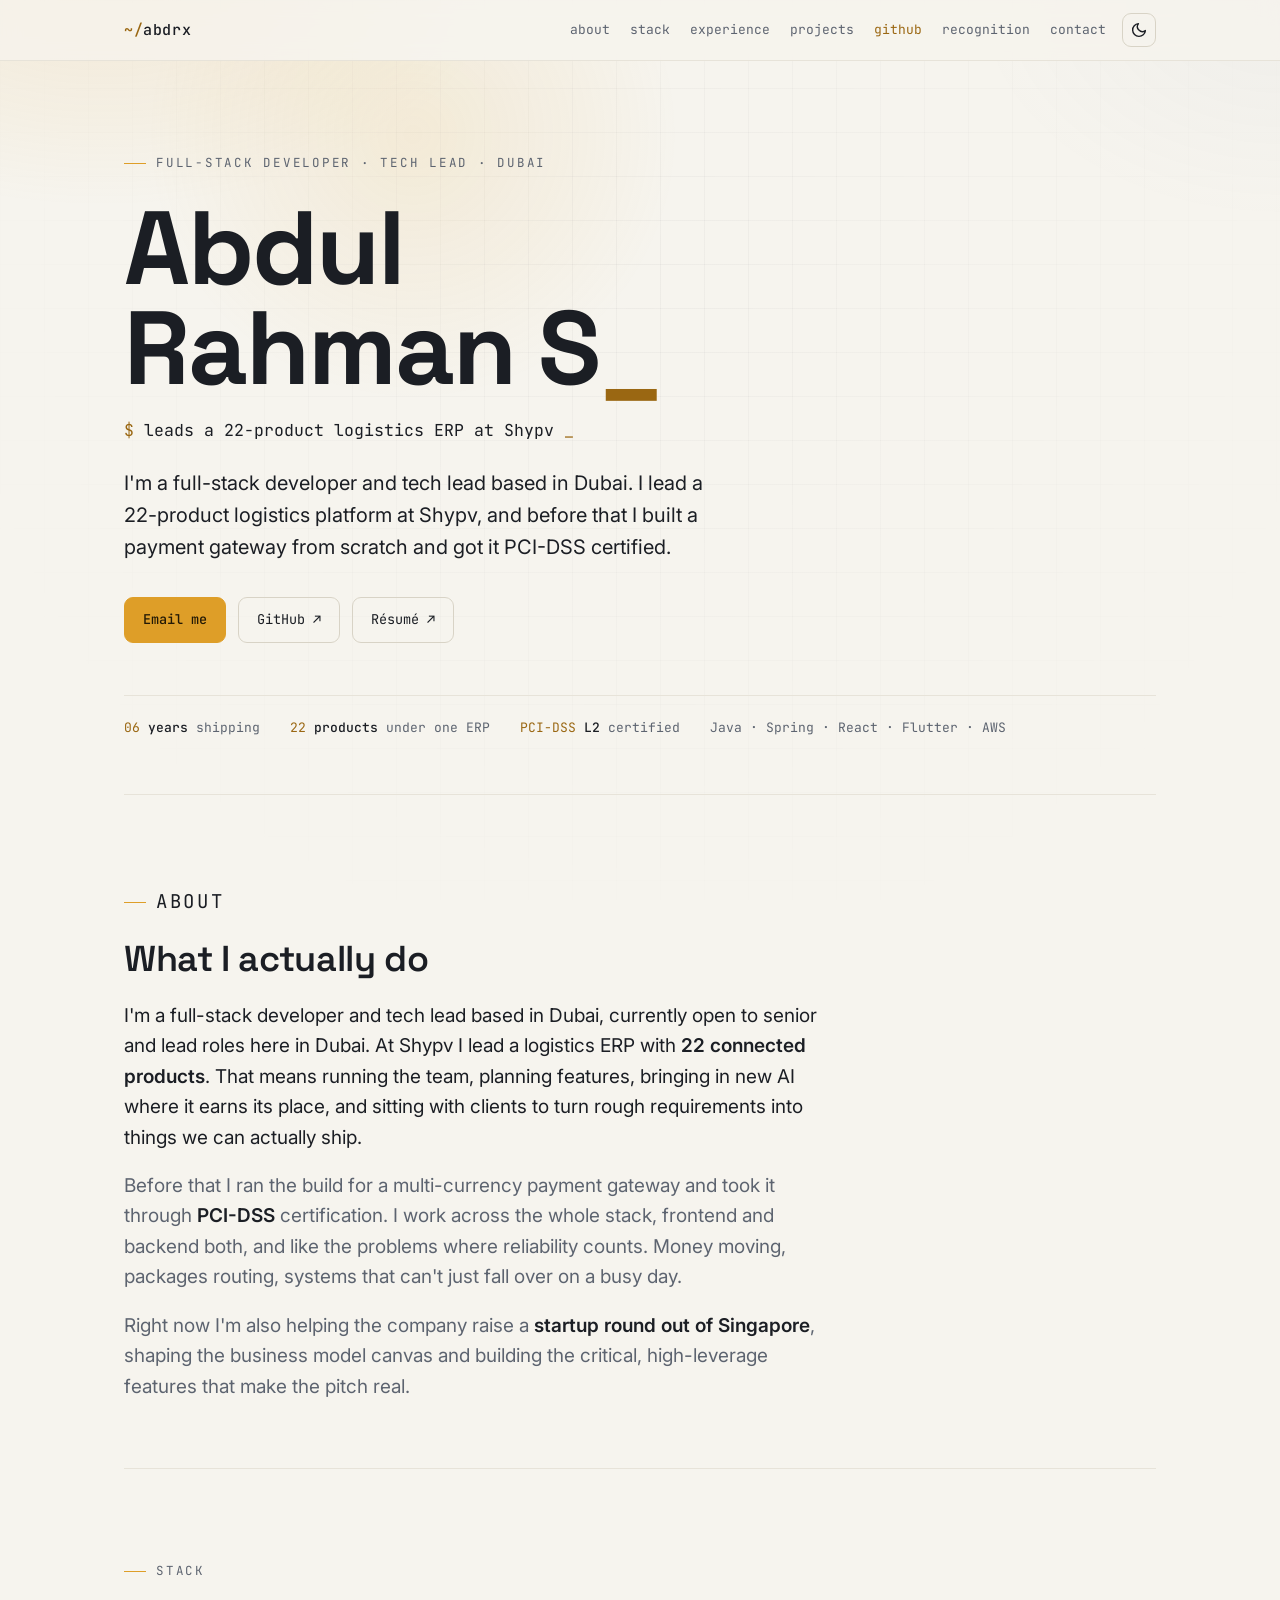
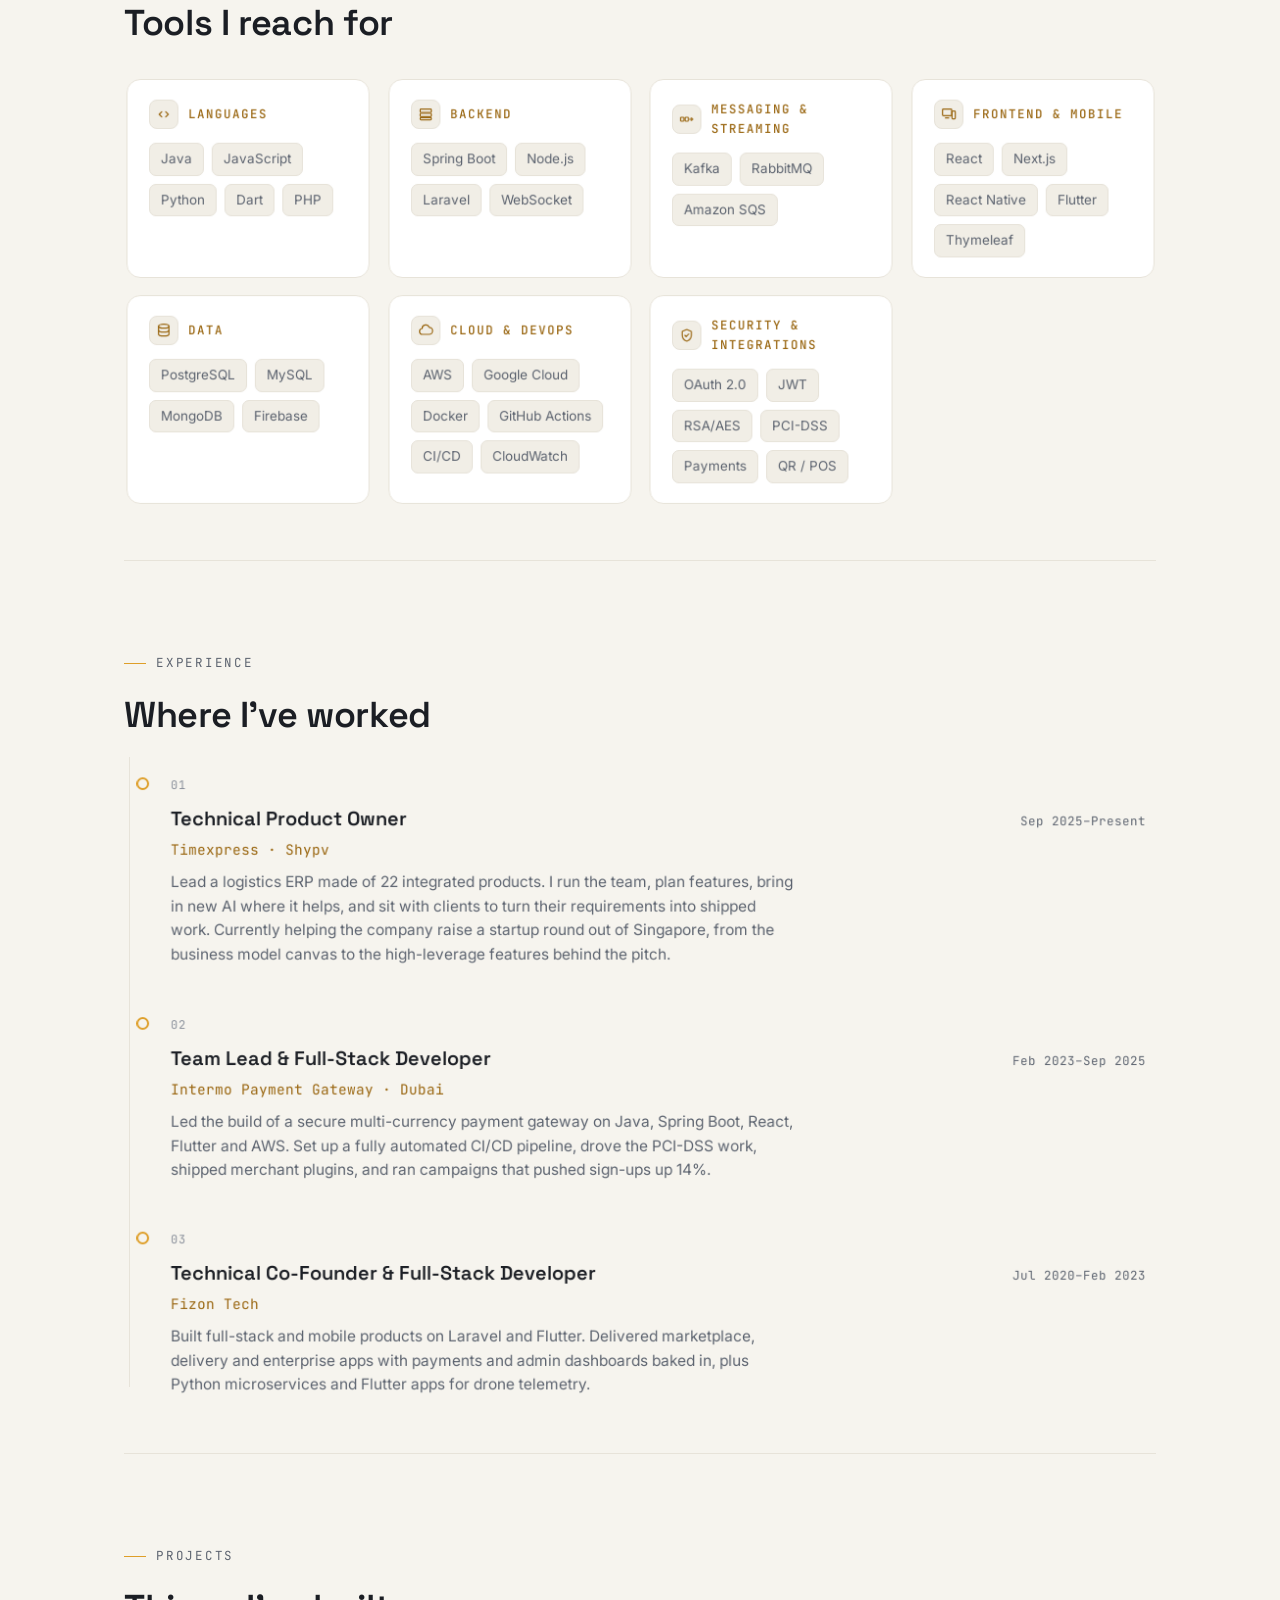
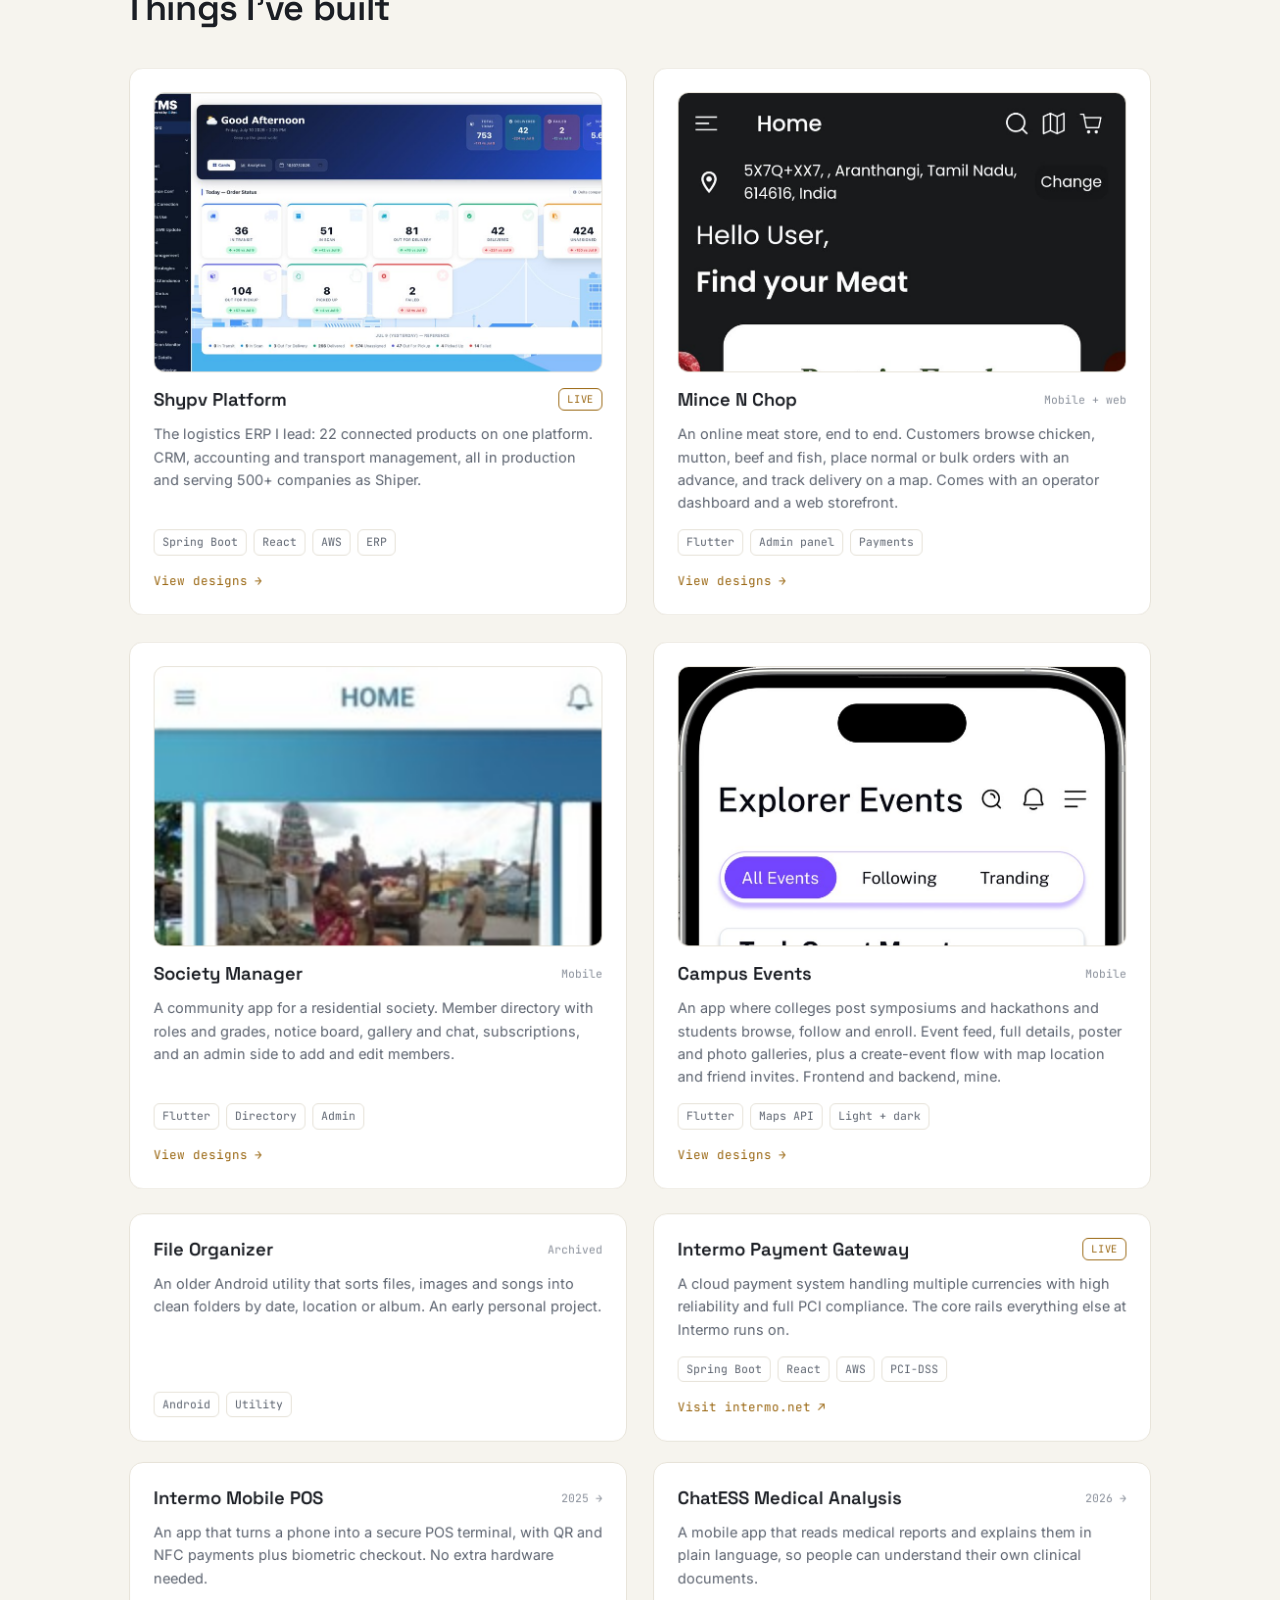
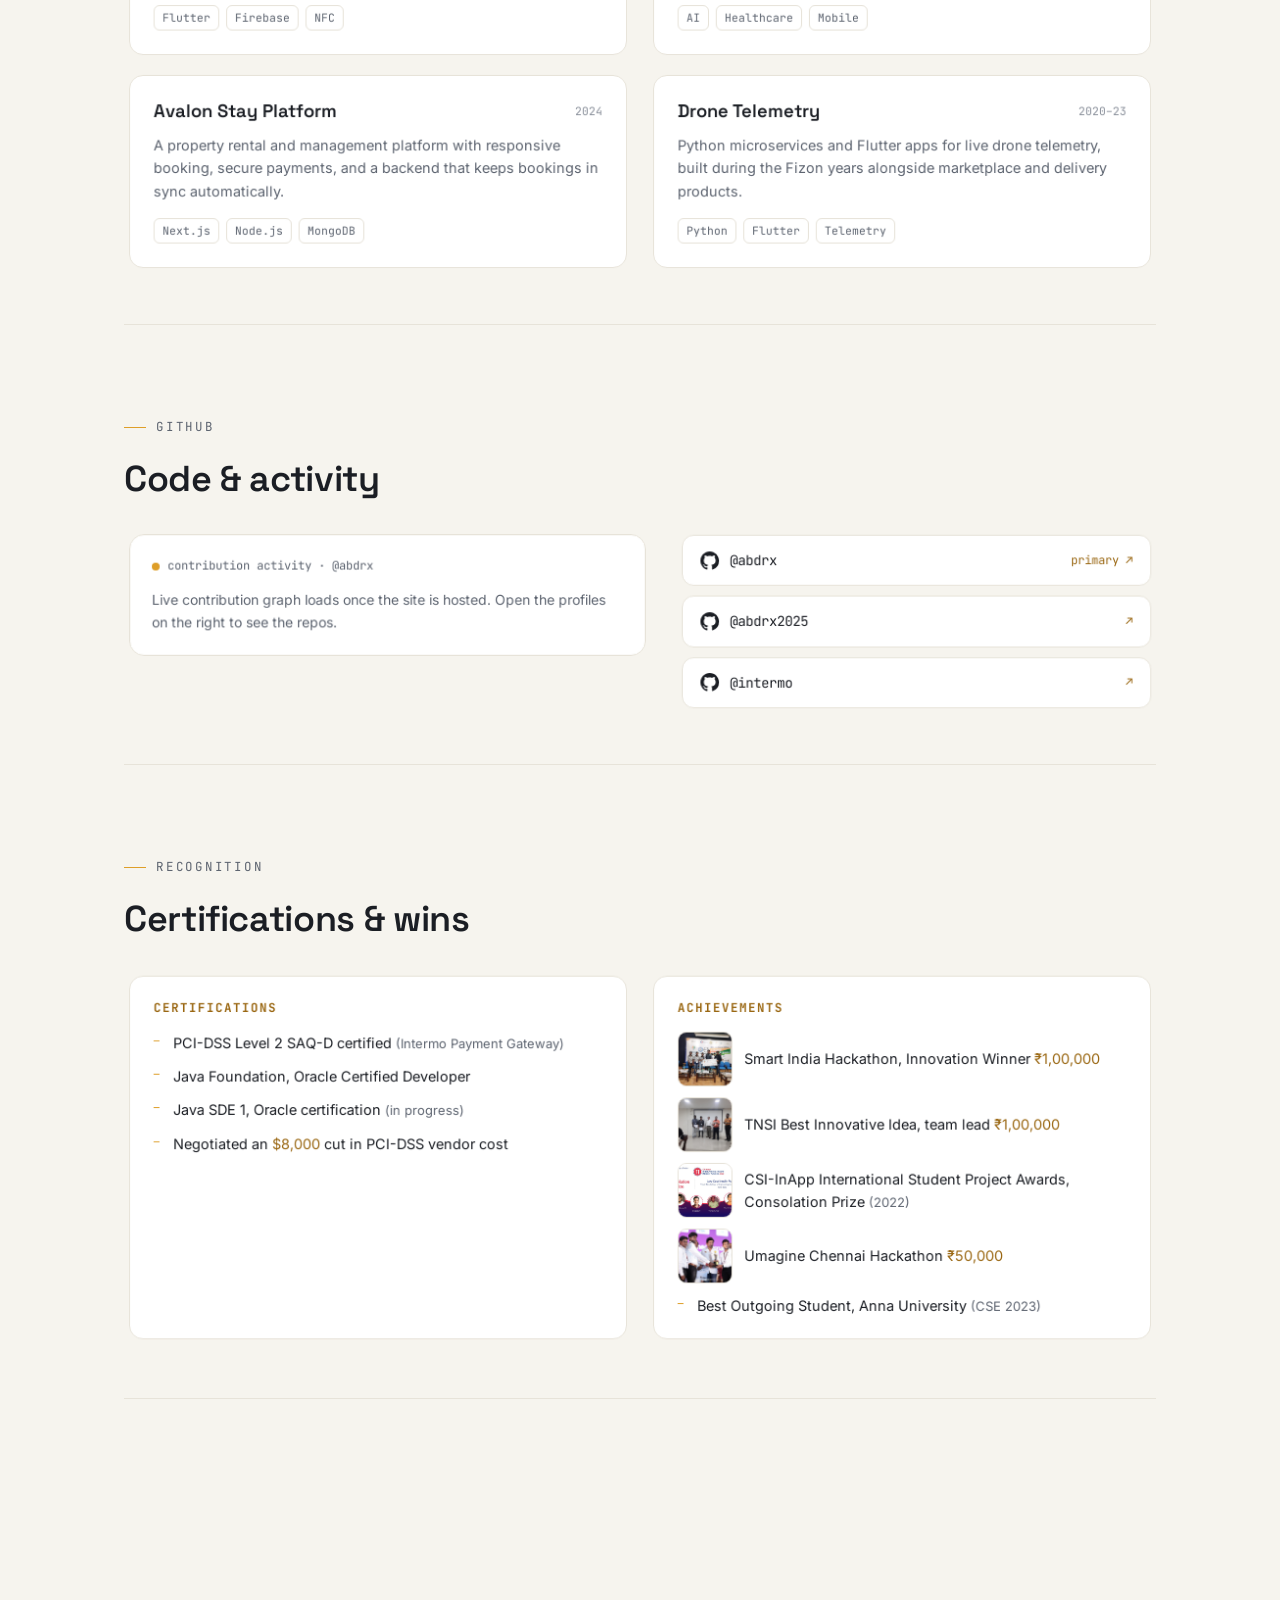
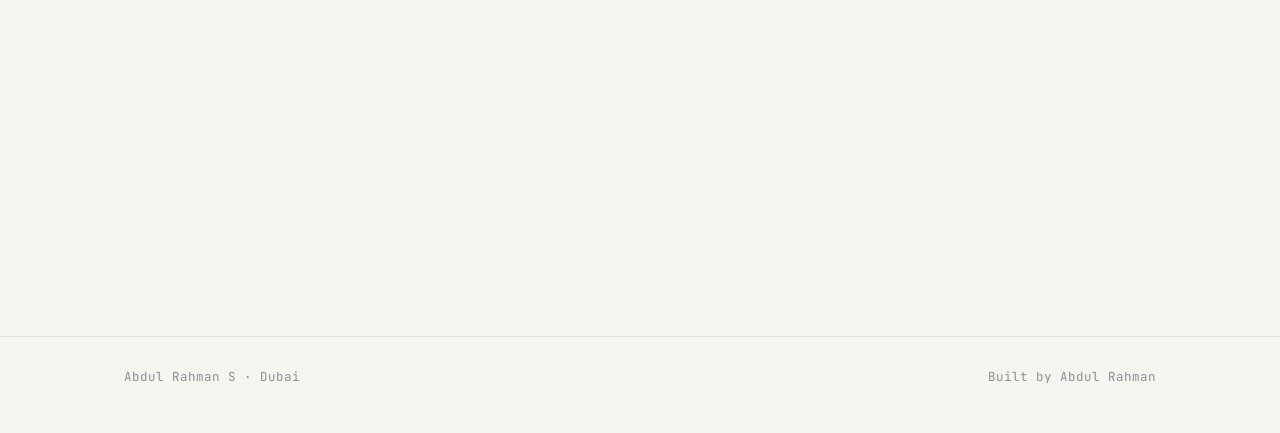
==== commit e28d9714: "latest site" ====
--- a/index.html
+++ b/index.html
@@ -46,6 +46,11 @@
   .hero h1 .caret{color:var(--accent-text);animation:blink 1.15s step-end infinite}
   @keyframes blink{50%{opacity:0}}
   @media (prefers-reduced-motion:reduce){.hero h1 .caret{animation:none}}
+  .hero-type{font-family:var(--mono);font-size:clamp(14px,2vw,16.5px);color:var(--muted);margin:-6px 0 24px;display:flex;align-items:baseline;gap:10px;min-height:1.4em}
+  .hero-type .prompt{color:var(--accent-text)}
+  .hero-type .type-text{color:var(--text)}
+  .hero-type .type-caret{color:var(--accent-text);animation:blink 1.15s step-end infinite}
+  @media (prefers-reduced-motion:reduce){.hero-type .type-caret{animation:none}}
   /* soft glow that gently tracks the pointer, desktop only (see site.js) */
   .hero-glow{position:absolute;inset:0;z-index:-1;pointer-events:none;opacity:.85;
     background:radial-gradient(380px 380px at var(--mx,28%) var(--my,10%), var(--glow1), transparent 70%);
@@ -63,12 +68,17 @@
   .about b{color:var(--text);font-weight:600}
 
   /* stack */
-  .stack{display:grid;grid-template-columns:repeat(2,1fr);gap:14px}
-  .cat{background:var(--panel);border:1px solid var(--line);border-radius:14px;padding:20px 22px}
+  .stack{display:grid;grid-template-columns:repeat(auto-fit,minmax(220px,1fr));gap:14px}
+  .cat{background:var(--panel);border:1px solid var(--line);border-radius:14px;padding:20px 22px;transition:border-color .18s ease}
+  .cat:hover{border-color:var(--line-2)}
   .cat.tilting{will-change:transform}
-  .cat h3{font-family:var(--mono);font-weight:500;font-size:12.5px;letter-spacing:.08em;text-transform:uppercase;color:var(--accent-text);margin-bottom:12px}
+  .cathead{display:flex;align-items:center;gap:10px;margin-bottom:14px}
+  .cathead .icon{width:30px;height:30px;border-radius:8px;background:var(--tag-bg);border:1px solid var(--line);display:flex;align-items:center;justify-content:center;flex:0 0 auto;color:var(--accent-text)}
+  .cathead .icon svg{width:16px;height:16px}
+  .cat h3{font-family:var(--mono);font-weight:500;font-size:12.5px;letter-spacing:.08em;text-transform:uppercase;color:var(--accent-text)}
   .tags{display:flex;flex-wrap:wrap;gap:8px}
-  .tag{font-size:13.5px;color:var(--muted);background:var(--tag-bg);border:1px solid var(--line);padding:5px 11px;border-radius:7px}
+  .tag{font-size:13.5px;color:var(--muted);background:var(--tag-bg);border:1px solid var(--line);padding:5px 11px;border-radius:7px;transition:border-color .18s ease,color .18s ease}
+  .tag:hover{color:var(--text);border-color:var(--accent)}
 
   /* experience */
   .timeline{position:relative;margin-left:6px;padding-left:1px}
@@ -165,12 +175,14 @@
     <span class="brand"><b>~/</b>abdrx</span>
     <div class="bar-right">
       <nav class="nav">
-        <a href="#projects">work</a>
         <a href="#about">about</a>
+        <a href="#stack">stack</a>
+        <a href="#work">experience</a>
+        <a href="#projects">projects</a>
         <a href="#github" class="gh">github</a>
+        <a href="#recognition">recognition</a>
         <a href="#contact">contact</a>
       </nav>
-      <span class="status"><span class="dot"></span>open to lead roles</span>
       <button id="themeToggle" class="theme-toggle" type="button" aria-label="Toggle theme">
         <svg class="i-sun" viewBox="0 0 24 24" fill="none" stroke="currentColor" stroke-width="2" stroke-linecap="round"><circle cx="12" cy="12" r="4"/><path d="M12 2v2M12 20v2M4.9 4.9l1.4 1.4M17.7 17.7l1.4 1.4M2 12h2M20 12h2M4.9 19.1l1.4-1.4M17.7 6.3l1.4-1.4"/></svg>
         <svg class="i-moon" viewBox="0 0 24 24" fill="none" stroke="currentColor" stroke-width="2" stroke-linecap="round" stroke-linejoin="round"><path d="M21 12.8A9 9 0 1 1 11.2 3a7 7 0 0 0 9.8 9.8z"/></svg>
@@ -182,9 +194,12 @@
   </div>
   <div class="mobile-menu" id="mobileMenu" hidden>
     <nav class="mobile-nav" aria-label="Site sections">
-      <a href="#projects">work</a>
       <a href="#about">about</a>
+      <a href="#stack">stack</a>
+      <a href="#work">experience</a>
+      <a href="#projects">projects</a>
       <a href="#github" class="gh">github</a>
+      <a href="#recognition">recognition</a>
       <a href="#contact">contact</a>
     </nav>
   </div>
@@ -197,6 +212,7 @@
     <div class="hero-glow" aria-hidden="true"></div>
     <p class="eyebrow reveal">full-stack developer · tech lead · dubai</p>
     <h1 class="reveal">Abdul<br>Rahman S<span class="caret">_</span></h1>
+    <p class="hero-type reveal"><span class="prompt">$</span> <span class="type-text" id="heroType"></span><span class="type-caret">_</span></p>
     <p class="lead reveal">
       I'm a full-stack developer and tech lead based in Dubai. I lead a 22-product logistics platform at Shypv, and before that I built a payment gateway from scratch and got it PCI-DSS certified.
     </p>
@@ -231,12 +247,34 @@
   <section class="block" id="stack">
     <div class="head reveal"><p class="eyebrow">stack</p><h2>Tools I reach for</h2></div>
     <div class="stack">
-      <div class="cat reveal"><h3>Languages</h3><div class="tags"><span class="tag">Java</span><span class="tag">JavaScript</span><span class="tag">Python</span><span class="tag">Dart</span><span class="tag">PHP</span></div></div>
-      <div class="cat reveal"><h3>Backend</h3><div class="tags"><span class="tag">Spring Boot</span><span class="tag">Node.js</span><span class="tag">Laravel</span><span class="tag">Kafka</span><span class="tag">WebSocket</span></div></div>
-      <div class="cat reveal"><h3>Frontend & Mobile</h3><div class="tags"><span class="tag">React</span><span class="tag">Next.js</span><span class="tag">React Native</span><span class="tag">Flutter</span><span class="tag">Thymeleaf</span></div></div>
-      <div class="cat reveal"><h3>Data</h3><div class="tags"><span class="tag">PostgreSQL</span><span class="tag">MySQL</span><span class="tag">MongoDB</span><span class="tag">Firebase</span></div></div>
-      <div class="cat reveal"><h3>Cloud & DevOps</h3><div class="tags"><span class="tag">AWS</span><span class="tag">Google Cloud</span><span class="tag">Docker</span><span class="tag">GitHub Actions</span><span class="tag">CI/CD</span><span class="tag">CloudWatch</span></div></div>
-      <div class="cat reveal"><h3>Security & Integrations</h3><div class="tags"><span class="tag">OAuth 2.0</span><span class="tag">JWT</span><span class="tag">RSA/AES</span><span class="tag">PCI-DSS</span><span class="tag">Payments</span><span class="tag">QR / POS</span></div></div>
+      <div class="cat reveal">
+        <div class="cathead"><span class="icon"><svg viewBox="0 0 24 24" fill="none" stroke="currentColor" stroke-width="1.8" stroke-linecap="round" stroke-linejoin="round"><path d="M9 8l-4 4 4 4M15 8l4 4-4 4"/></svg></span><h3>Languages</h3></div>
+        <div class="tags"><span class="tag">Java</span><span class="tag">JavaScript</span><span class="tag">Python</span><span class="tag">Dart</span><span class="tag">PHP</span></div>
+      </div>
+      <div class="cat reveal">
+        <div class="cathead"><span class="icon"><svg viewBox="0 0 24 24" fill="none" stroke="currentColor" stroke-width="1.8" stroke-linecap="round" stroke-linejoin="round"><rect x="3.5" y="4" width="17" height="5" rx="1.3"/><rect x="3.5" y="10.5" width="17" height="5" rx="1.3"/><rect x="3.5" y="17" width="17" height="3.5" rx="1.3"/></svg></span><h3>Backend</h3></div>
+        <div class="tags"><span class="tag">Spring Boot</span><span class="tag">Node.js</span><span class="tag">Laravel</span><span class="tag">WebSocket</span></div>
+      </div>
+      <div class="cat reveal">
+        <div class="cathead"><span class="icon"><svg viewBox="0 0 24 24" fill="none" stroke="currentColor" stroke-width="1.8" stroke-linecap="round" stroke-linejoin="round"><rect x="2.5" y="9" width="5" height="6" rx="1.2"/><rect x="9.5" y="9" width="5" height="6" rx="1.2"/><path d="M16.5 12h4M19 10l2 2-2 2"/></svg></span><h3>Messaging & Streaming</h3></div>
+        <div class="tags"><span class="tag">Kafka</span><span class="tag">RabbitMQ</span><span class="tag">Amazon SQS</span></div>
+      </div>
+      <div class="cat reveal">
+        <div class="cathead"><span class="icon"><svg viewBox="0 0 24 24" fill="none" stroke="currentColor" stroke-width="1.8" stroke-linecap="round" stroke-linejoin="round"><rect x="2.5" y="4" width="14" height="10" rx="1.3"/><path d="M7 17.5h5"/><rect x="17" y="7" width="5" height="12" rx="1.3"/></svg></span><h3>Frontend & Mobile</h3></div>
+        <div class="tags"><span class="tag">React</span><span class="tag">Next.js</span><span class="tag">React Native</span><span class="tag">Flutter</span><span class="tag">Thymeleaf</span></div>
+      </div>
+      <div class="cat reveal">
+        <div class="cathead"><span class="icon"><svg viewBox="0 0 24 24" fill="none" stroke="currentColor" stroke-width="1.8" stroke-linecap="round" stroke-linejoin="round"><ellipse cx="12" cy="5.5" rx="8" ry="3"/><path d="M4 5.5v6c0 1.66 3.58 3 8 3s8-1.34 8-3v-6"/><path d="M4 11.5v6c0 1.66 3.58 3 8 3s8-1.34 8-3v-6"/></svg></span><h3>Data</h3></div>
+        <div class="tags"><span class="tag">PostgreSQL</span><span class="tag">MySQL</span><span class="tag">MongoDB</span><span class="tag">Firebase</span></div>
+      </div>
+      <div class="cat reveal">
+        <div class="cathead"><span class="icon"><svg viewBox="0 0 24 24" fill="none" stroke="currentColor" stroke-width="1.8" stroke-linecap="round" stroke-linejoin="round"><path d="M7 18a4.5 4.5 0 0 1-.5-8.97A5.5 5.5 0 0 1 17.2 7.3 4 4 0 0 1 17 18H7z"/></svg></span><h3>Cloud & DevOps</h3></div>
+        <div class="tags"><span class="tag">AWS</span><span class="tag">Google Cloud</span><span class="tag">Docker</span><span class="tag">GitHub Actions</span><span class="tag">CI/CD</span><span class="tag">CloudWatch</span></div>
+      </div>
+      <div class="cat reveal">
+        <div class="cathead"><span class="icon"><svg viewBox="0 0 24 24" fill="none" stroke="currentColor" stroke-width="1.8" stroke-linecap="round" stroke-linejoin="round"><path d="M12 3l7 3v6c0 4.5-3 7.5-7 9-4-1.5-7-4.5-7-9V6l7-3z"/><path d="M9 12l2 2 4-4"/></svg></span><h3>Security & Integrations</h3></div>
+        <div class="tags"><span class="tag">OAuth 2.0</span><span class="tag">JWT</span><span class="tag">RSA/AES</span><span class="tag">PCI-DSS</span><span class="tag">Payments</span><span class="tag">QR / POS</span></div>
+      </div>
     </div>
   </section>
 
@@ -316,7 +354,6 @@
       </a>
 
       <div class="card reveal">
-        <div class="thumbwrap confidential"><div class="conf"><svg viewBox="0 0 24 24" fill="none" stroke="currentColor" stroke-width="1.8"><rect x="4" y="10" width="16" height="10" rx="2"/><path d="M8 10V7a4 4 0 0 1 8 0v3"/></svg><span>Confidential</span></div></div>
         <div class="row"><h3>Intermo Mobile POS</h3><span class="yr">2025 →</span></div>
         <p>An app that turns a phone into a secure POS terminal, with QR and NFC payments plus biometric checkout. No extra hardware needed.</p>
         <div class="stackline"><span>Flutter</span><span>Firebase</span><span>NFC</span></div>
@@ -435,7 +472,7 @@
 <footer>
   <div class="wrap row">
     <span>Abdul Rahman S · Dubai</span>
-    <span>Built by hand · hosted on GitHub Pages</span>
+    <span>Built by Abdul Rahman</span>
   </div>
 </footer>
 
--- a/assets/site.css
+++ b/assets/site.css
@@ -132,7 +132,6 @@
 .brand{font-family:var(--mono);font-weight:500;letter-spacing:.04em;font-size:15px;color:var(--text)}
 .brand b{color:var(--accent-text);font-weight:500}
 .bar-right{display:flex;align-items:center;gap:16px}
-.status{font-family:var(--mono);font-size:12.5px;color:var(--muted);display:flex;align-items:center;gap:8px;white-space:nowrap}
 .dot{width:8px;height:8px;border-radius:50%;background:var(--ok);animation:pulse 2.6s infinite}
 @keyframes pulse{0%{box-shadow:0 0 0 0 rgba(91,185,139,.45)}70%{box-shadow:0 0 0 7px rgba(91,185,139,0)}100%{box-shadow:0 0 0 0 rgba(91,185,139,0)}}
 @media (prefers-reduced-motion:reduce){.dot{animation:none}}
@@ -208,7 +207,6 @@
 
 @media (max-width:880px){
   .menu-toggle{display:inline-flex}
-  .status{display:none}
 }
 
 /* back link on subpages */
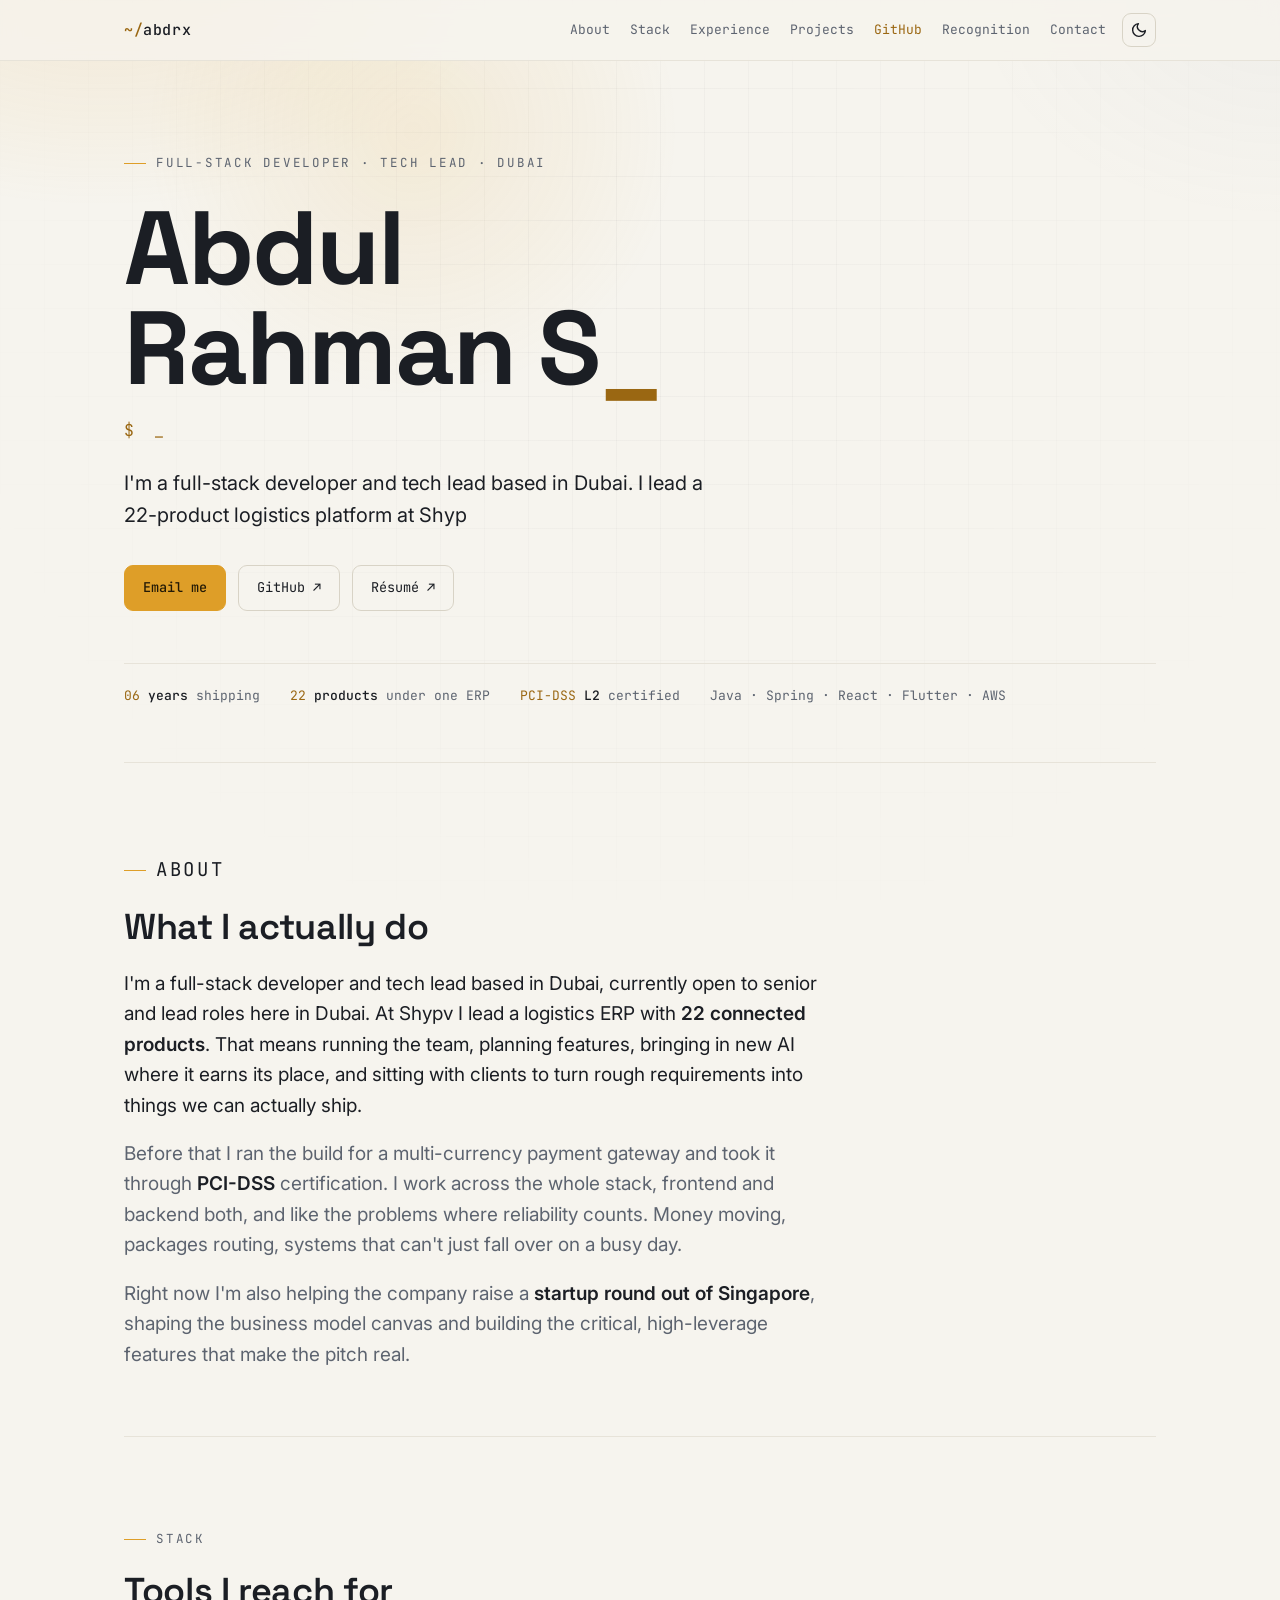
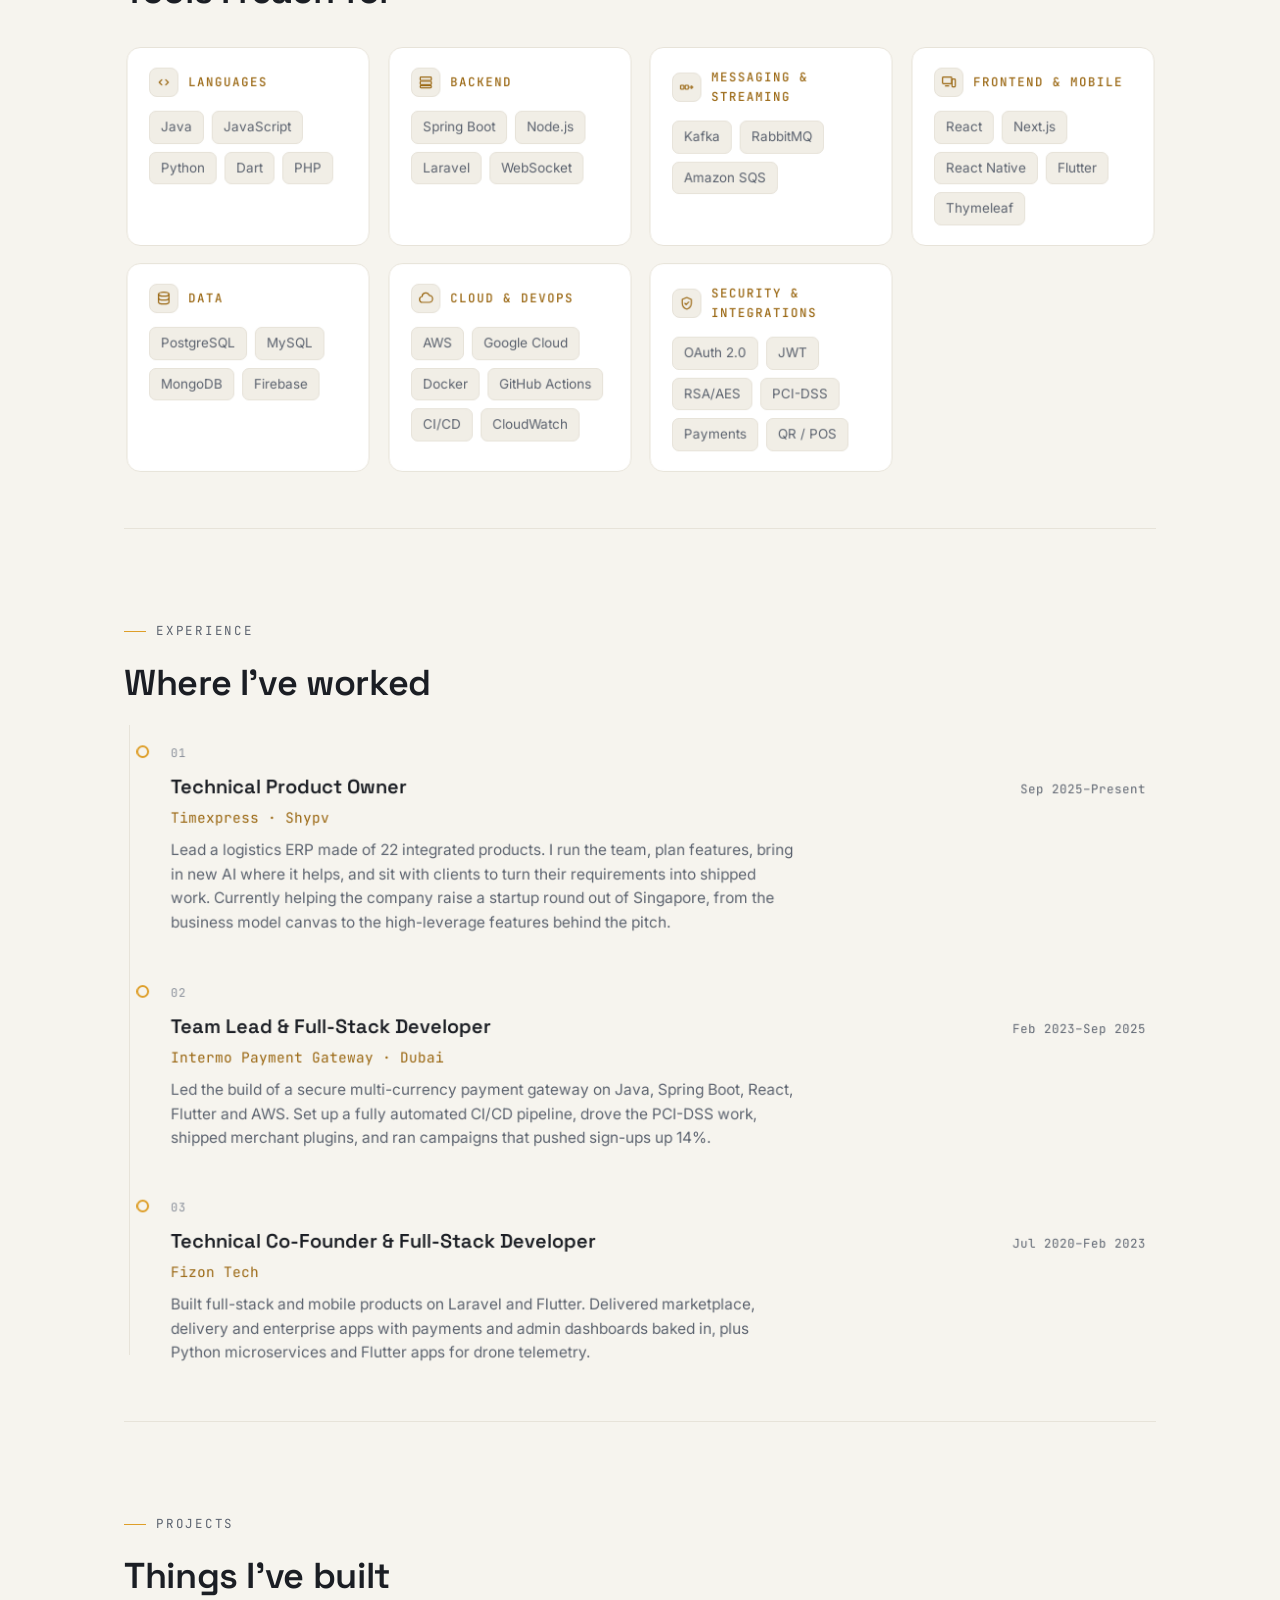
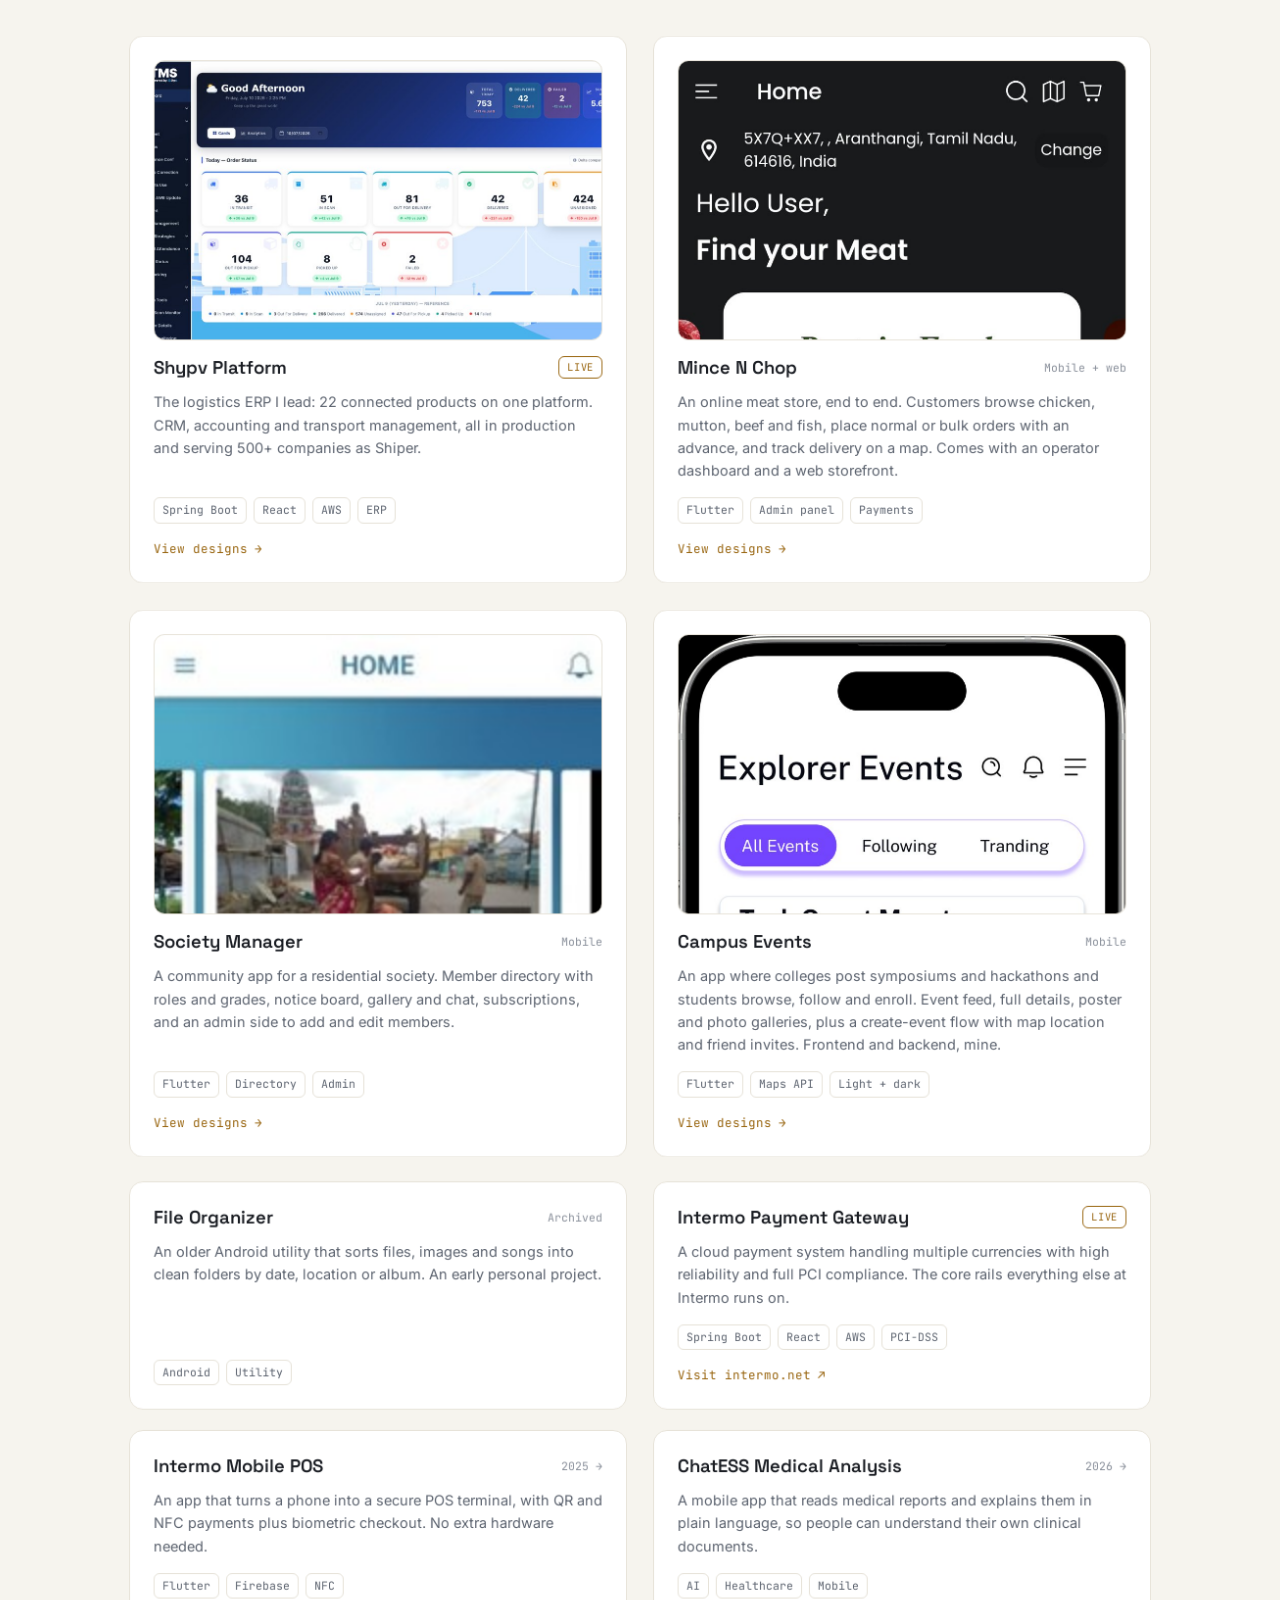
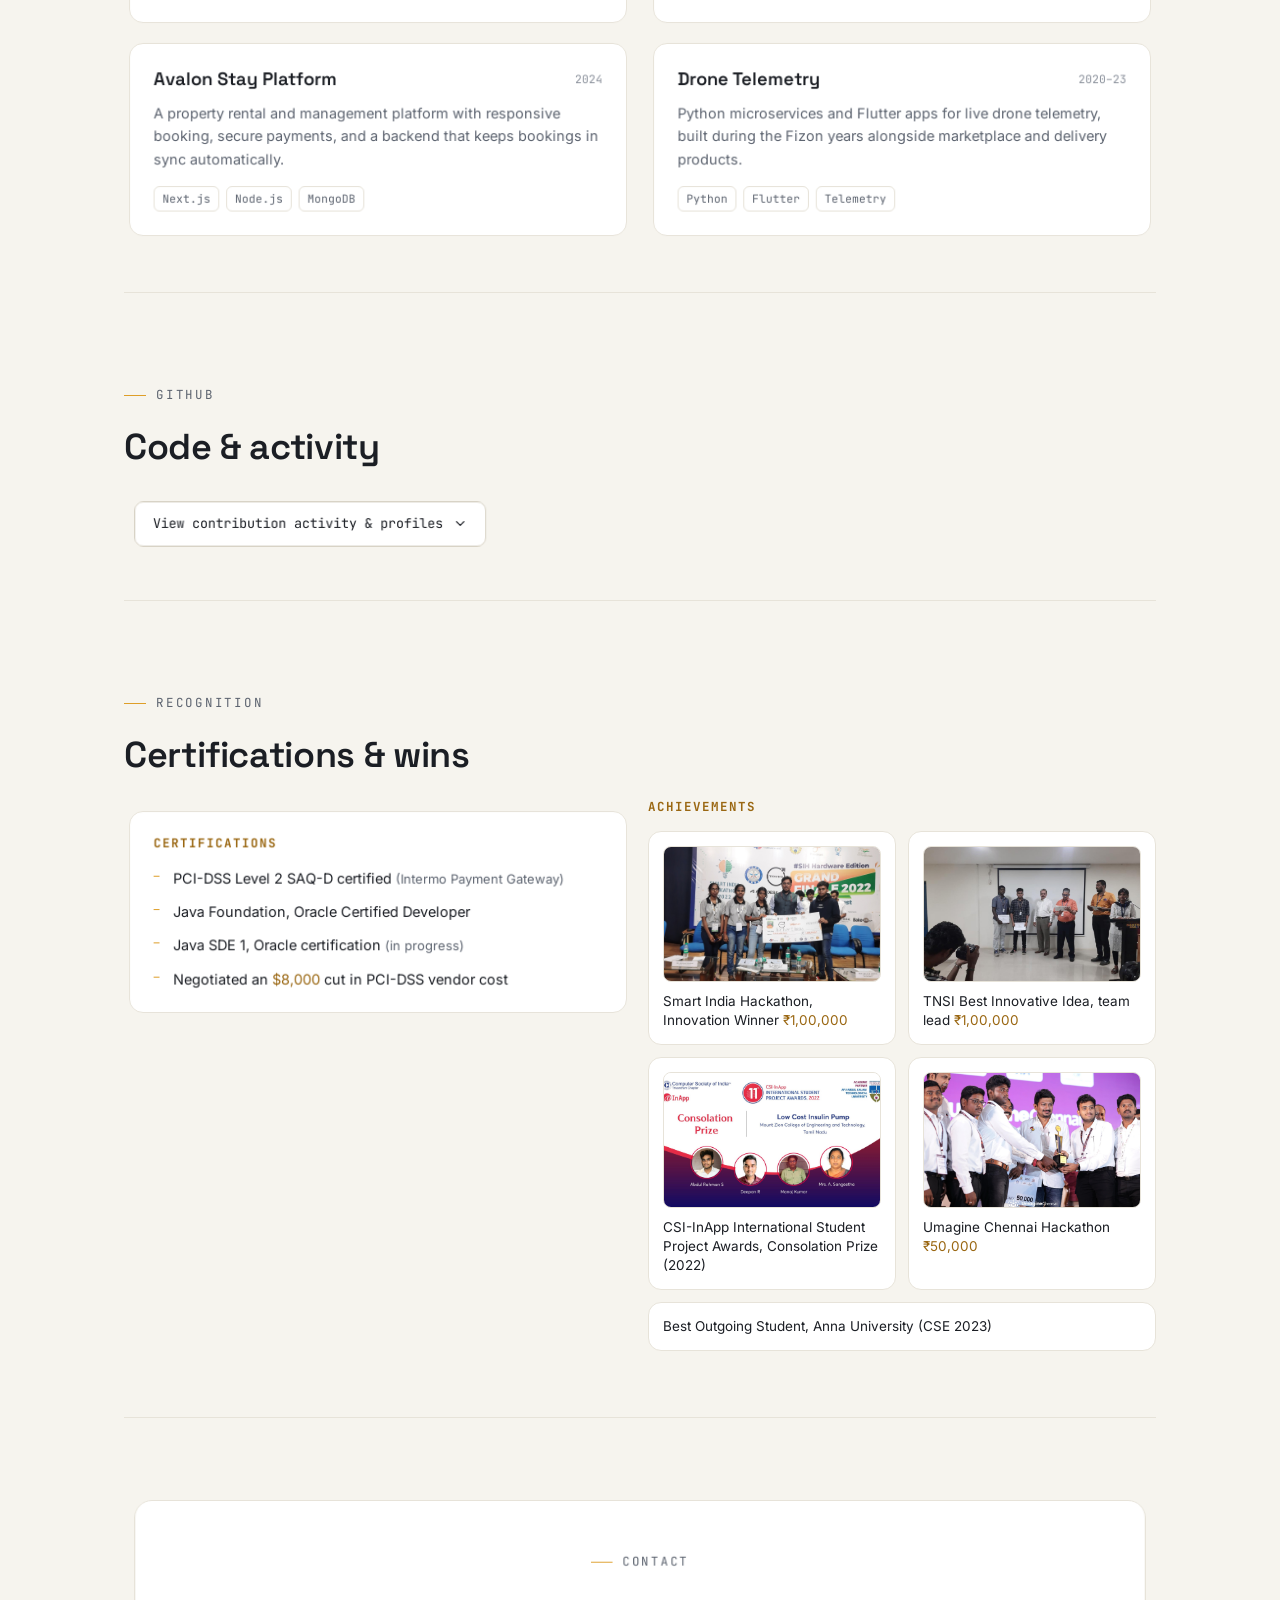
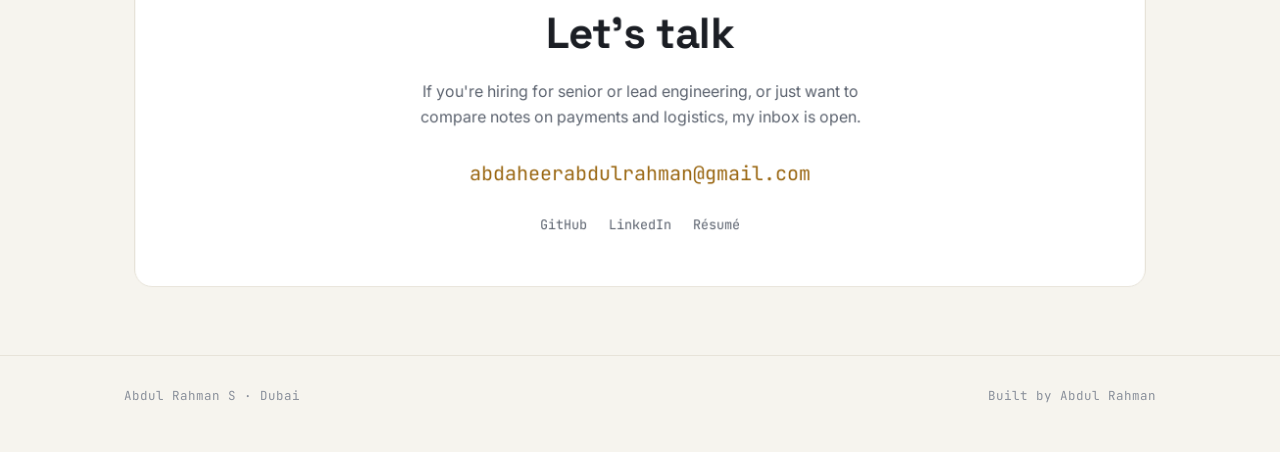
==== commit 008c7718: "latest" ====
--- a/index.html
+++ b/index.html
@@ -133,7 +133,7 @@
   }
 
   /* recognition */
-  .recog{display:grid;grid-template-columns:1fr 1fr;gap:16px}
+  .recog{display:grid;grid-template-columns:1fr 1fr;gap:16px;align-items:start}
   .rcol{background:var(--panel);border:1px solid var(--line);border-radius:14px;padding:22px 24px}
   .rcol h3{font-family:var(--mono);font-size:12.5px;letter-spacing:.08em;text-transform:uppercase;color:var(--accent-text);margin-bottom:14px}
   .rcol ul{list-style:none}
@@ -142,11 +142,19 @@
   .rcol li::before{content:"";position:absolute;left:0;top:9px;width:6px;height:1px;background:var(--accent)}
   .rcol li .m{color:var(--muted);font-size:13px}
   .prize{color:var(--accent-text)}
-  .rcol li.ach{display:flex;align-items:center;gap:12px;padding-left:0}
-  .rcol li.ach::before{display:none}
-  .ach-thumb{flex:0 0 auto;width:56px;height:56px;border-radius:9px;overflow:hidden;border:1px solid var(--line);display:block;transition:border-color .18s ease}
-  .ach-thumb img{width:100%;height:100%;object-fit:cover;display:block}
-  .rcol li.ach:hover .ach-thumb{border-color:var(--accent)}
+  .ach-block h3{font-family:var(--mono);font-size:12.5px;letter-spacing:.08em;text-transform:uppercase;color:var(--accent-text);margin-bottom:14px}
+  .ach-grid{display:grid;grid-template-columns:1fr 1fr;gap:12px}
+  .ach-card{background:var(--panel);border:1px solid var(--line);border-radius:13px;padding:14px;display:flex;flex-direction:column;gap:10px;color:inherit;transition:border-color .18s ease}
+  a.ach-card:hover{border-color:var(--accent)}
+  .ach-card .ach-thumb{border-radius:8px;overflow:hidden;border:1px solid var(--line);aspect-ratio:16/10;background:var(--panel-2)}
+  .ach-card .ach-thumb img{display:block;width:100%;height:100%;object-fit:cover}
+  @media (prefers-reduced-motion:no-preference){
+    .ach-card .ach-thumb img{transition:transform .5s cubic-bezier(.2,.7,.2,1)}
+    a.ach-card:hover .ach-thumb img{transform:scale(1.06)}
+  }
+  .ach-card p{font-size:13.5px;color:var(--text);line-height:1.4}
+  .ach-card.plain{grid-column:1 / -1;flex-direction:row;align-items:center;min-height:auto}
+  .ach-card.plain p{margin:0}
 
   /* contact */
   .contact-inner{background:var(--panel);border:1px solid var(--line);border-radius:18px;padding:clamp(30px,5vw,52px);text-align:center}
@@ -175,13 +183,13 @@
     <span class="brand"><b>~/</b>abdrx</span>
     <div class="bar-right">
       <nav class="nav">
-        <a href="#about">about</a>
-        <a href="#stack">stack</a>
-        <a href="#work">experience</a>
-        <a href="#projects">projects</a>
-        <a href="#github" class="gh">github</a>
-        <a href="#recognition">recognition</a>
-        <a href="#contact">contact</a>
+        <a href="#about">About</a>
+        <a href="#stack">Stack</a>
+        <a href="#work">Experience</a>
+        <a href="#projects">Projects</a>
+        <a href="#github" class="gh">GitHub</a>
+        <a href="#recognition">Recognition</a>
+        <a href="#contact">Contact</a>
       </nav>
       <button id="themeToggle" class="theme-toggle" type="button" aria-label="Toggle theme">
         <svg class="i-sun" viewBox="0 0 24 24" fill="none" stroke="currentColor" stroke-width="2" stroke-linecap="round"><circle cx="12" cy="12" r="4"/><path d="M12 2v2M12 20v2M4.9 4.9l1.4 1.4M17.7 17.7l1.4 1.4M2 12h2M20 12h2M4.9 19.1l1.4-1.4M17.7 6.3l1.4-1.4"/></svg>
@@ -194,13 +202,13 @@
   </div>
   <div class="mobile-menu" id="mobileMenu" hidden>
     <nav class="mobile-nav" aria-label="Site sections">
-      <a href="#about">about</a>
-      <a href="#stack">stack</a>
-      <a href="#work">experience</a>
-      <a href="#projects">projects</a>
-      <a href="#github" class="gh">github</a>
-      <a href="#recognition">recognition</a>
-      <a href="#contact">contact</a>
+      <a href="#about">About</a>
+      <a href="#stack">Stack</a>
+      <a href="#work">Experience</a>
+      <a href="#projects">Projects</a>
+      <a href="#github" class="gh">GitHub</a>
+      <a href="#recognition">Recognition</a>
+      <a href="#contact">Contact</a>
     </nav>
   </div>
 </div>
@@ -211,11 +219,9 @@
   <section class="hero">
     <div class="hero-glow" aria-hidden="true"></div>
     <p class="eyebrow reveal">full-stack developer · tech lead · dubai</p>
-    <h1 class="reveal">Abdul<br>Rahman S<span class="caret">_</span></h1>
+    <h1 class="reveal"><span class="tline" id="heroL1">Abdul</span><br><span class="tline" id="heroL2">Rahman S</span><span class="caret">_</span></h1>
     <p class="hero-type reveal"><span class="prompt">$</span> <span class="type-text" id="heroType"></span><span class="type-caret">_</span></p>
-    <p class="lead reveal">
-      I'm a full-stack developer and tech lead based in Dubai. I lead a 22-product logistics platform at Shypv, and before that I built a payment gateway from scratch and got it PCI-DSS certified.
-    </p>
+    <p class="lead reveal" id="heroLead">I'm a full-stack developer and tech lead based in Dubai. I lead a 22-product logistics platform at Shypv, and before that I built a payment gateway from scratch and got it PCI-DSS certified.</p>
     <div class="cta reveal">
       <a class="btn primary" href="mailto:abdaheerabdulrahman@gmail.com">Email me</a>
       <a class="btn" href="https://github.com/abdrx" target="_blank" rel="noopener">GitHub ↗</a>
@@ -383,13 +389,30 @@
   <!-- GITHUB -->
   <section class="block" id="github">
     <div class="head reveal"><p class="eyebrow">github</p><h2>Code &amp; activity</h2></div>
-    <div class="gh-wrap">
-      <div class="gh-chart reveal">
-        <div class="lbl"><span class="dot" style="background:var(--accent)"></span>contribution activity · @abdrx</div>
-        <img src="https://ghchart.rshah.org/efb247/abdrx" alt="GitHub contribution graph for abdrx" loading="lazy" onerror="this.style.display='none';this.nextElementSibling.style.display='block'">
-        <p class="fallback" style="display:none">Live contribution graph loads once the site is hosted. Open the profiles on the right to see the repos.</p>
-      </div>
-      <div class="gh-handles reveal">
+    <details class="gh-details reveal">
+      <summary class="gh-summary">
+        <span>View contribution activity &amp; profiles</span>
+        <svg class="chev" viewBox="0 0 24 24" fill="none" stroke="currentColor" stroke-width="2" stroke-linecap="round" stroke-linejoin="round"><path d="M6 9l6 6 6-6"/></svg>
+      </summary>
+      <div class="gh-wrap">
+      <div class="gh-charts">
+        <div class="gh-chart">
+          <div class="lbl"><span class="dot" style="background:var(--accent)"></span>@abdrx <span class="tag-primary">primary</span></div>
+          <img src="https://ghchart.rshah.org/efb247/abdrx" alt="GitHub contribution graph for abdrx" onerror="this.style.display='none';this.nextElementSibling.style.display='block'">
+          <p class="fallback" style="display:none">Live contribution graph loads once the site is hosted. Open the profile below to see the repos.</p>
+        </div>
+        <div class="gh-chart">
+          <div class="lbl"><span class="dot" style="background:var(--accent)"></span>@abdrx2025</div>
+          <img src="https://ghchart.rshah.org/efb247/abdrx2025" alt="GitHub contribution graph for abdrx2025" onerror="this.style.display='none';this.nextElementSibling.style.display='block'">
+          <p class="fallback" style="display:none">Live contribution graph loads once the site is hosted. Open the profile below to see the repos.</p>
+        </div>
+        <div class="gh-chart">
+          <div class="lbl"><span class="dot" style="background:var(--accent)"></span>@intermo</div>
+          <img src="https://ghchart.rshah.org/efb247/intermo" alt="GitHub contribution graph for intermo" onerror="this.style.display='none';this.nextElementSibling.style.display='block'">
+          <p class="fallback" style="display:none">Live contribution graph loads once the site is hosted. Open the profile below to see the repos.</p>
+        </div>
+      </div>
+      <div class="gh-handles">
         <a class="gh-handle" href="https://github.com/abdrx" target="_blank" rel="noopener">
           <span class="h"><svg viewBox="0 0 16 16" fill="currentColor"><path d="M8 0C3.58 0 0 3.58 0 8c0 3.54 2.29 6.53 5.47 7.59.4.07.55-.17.55-.38 0-.19-.01-.82-.01-1.49-2.01.37-2.53-.49-2.69-.94-.09-.23-.48-.94-.82-1.13-.28-.15-.68-.52-.01-.53.63-.01 1.08.58 1.23.82.72 1.21 1.87.87 2.33.66.07-.52.28-.87.51-1.07-1.78-.2-3.64-.89-3.64-3.95 0-.87.31-1.59.82-2.15-.08-.2-.36-1.02.08-2.12 0 0 .67-.21 2.2.82.64-.18 1.32-.27 2-.27.68 0 1.36.09 2 .27 1.53-1.04 2.2-.82 2.2-.82.44 1.1.16 1.92.08 2.12.51.56.82 1.27.82 2.15 0 3.07-1.87 3.75-3.65 3.95.29.25.54.73.54 1.48 0 1.07-.01 1.93-.01 2.2 0 .21.15.46.55.38A8.01 8.01 0 0016 8c0-4.42-3.58-8-8-8z"/></svg><span class="name">@abdrx</span></span>
           <span class="go">primary ↗</span>
@@ -403,7 +426,8 @@
           <span class="go">↗</span>
         </a>
       </div>
-    </div>
+      </div>
+    </details>
   </section>
 
   <!-- RECOGNITION -->
@@ -419,35 +443,29 @@
           <li>Negotiated an <span class="prize">$8,000</span> cut in PCI-DSS vendor cost</li>
         </ul>
       </div>
-      <div class="rcol reveal">
+      <div class="ach-block reveal">
         <h3>Achievements</h3>
-        <ul>
-          <li class="ach">
-            <a class="ach-thumb" href="assets/award-sih.jpg" target="_blank" rel="noopener" aria-label="View photo: Smart India Hackathon 2022 winner's cheque">
-              <img src="assets/award-sih.jpg" alt="Team holding the Smart India Hackathon 2022 winner's cheque for ₹1,00,000" loading="lazy">
-            </a>
-            <span>Smart India Hackathon, Innovation Winner <span class="prize">₹1,00,000</span></span>
-          </li>
-          <li class="ach">
-            <a class="ach-thumb" href="assets/award-tnsi.jpg" target="_blank" rel="noopener" aria-label="View photo: TNSI award ceremony">
-              <img src="assets/award-tnsi.jpg" alt="Certificate presentation for the TNSI Best Innovative Idea award" loading="lazy">
-            </a>
-            <span>TNSI Best Innovative Idea, team lead <span class="prize">₹1,00,000</span></span>
-          </li>
-          <li class="ach">
-            <a class="ach-thumb" href="assets/award-csi.jpg" target="_blank" rel="noopener" aria-label="View photo: CSI-InApp award graphic">
-              <img src="assets/award-csi.jpg" alt="CSI-InApp International Student Project Awards 2022 Consolation Prize graphic" loading="lazy">
-            </a>
-            <span>CSI-InApp International Student Project Awards, Consolation Prize <span class="m">(2022)</span></span>
-          </li>
-          <li class="ach">
-            <a class="ach-thumb" href="assets/award-umagine.jpg" target="_blank" rel="noopener" aria-label="View photo: Umagine Chennai trophy">
-              <img src="assets/award-umagine.jpg" alt="Receiving the Umagine Chennai hackathon trophy and cheque for ₹50,000" loading="lazy">
-            </a>
-            <span>Umagine Chennai Hackathon <span class="prize">₹50,000</span></span>
-          </li>
-          <li>Best Outgoing Student, Anna University <span class="m">(CSE 2023)</span></li>
-        </ul>
+        <div class="ach-grid">
+          <a class="ach-card" href="assets/award-sih.jpg" target="_blank" rel="noopener" aria-label="View photo: Smart India Hackathon 2022 winner's cheque">
+            <div class="ach-thumb"><img src="assets/award-sih.jpg" alt="Team holding the Smart India Hackathon 2022 winner's cheque for ₹1,00,000" loading="lazy"></div>
+            <p>Smart India Hackathon, Innovation Winner <span class="prize">₹1,00,000</span></p>
+          </a>
+          <a class="ach-card" href="assets/award-tnsi.jpg" target="_blank" rel="noopener" aria-label="View photo: TNSI award ceremony">
+            <div class="ach-thumb"><img src="assets/award-tnsi.jpg" alt="Certificate presentation for the TNSI Best Innovative Idea award" loading="lazy"></div>
+            <p>TNSI Best Innovative Idea, team lead <span class="prize">₹1,00,000</span></p>
+          </a>
+          <a class="ach-card" href="assets/award-csi.jpg" target="_blank" rel="noopener" aria-label="View photo: CSI-InApp award graphic">
+            <div class="ach-thumb"><img src="assets/award-csi.jpg" alt="CSI-InApp International Student Project Awards 2022 Consolation Prize graphic" loading="lazy"></div>
+            <p>CSI-InApp International Student Project Awards, Consolation Prize <span class="m">(2022)</span></p>
+          </a>
+          <a class="ach-card" href="assets/award-umagine.jpg" target="_blank" rel="noopener" aria-label="View photo: Umagine Chennai trophy">
+            <div class="ach-thumb"><img src="assets/award-umagine.jpg" alt="Receiving the Umagine Chennai hackathon trophy and cheque for ₹50,000" loading="lazy"></div>
+            <p>Umagine Chennai Hackathon <span class="prize">₹50,000</span></p>
+          </a>
+          <div class="ach-card plain">
+            <p>Best Outgoing Student, Anna University <span class="m">(CSE 2023)</span></p>
+          </div>
+        </div>
       </div>
     </div>
   </section>
--- a/assets/site.css
+++ b/assets/site.css
@@ -255,14 +255,14 @@
 
 /* boxed / card-like elements fade+scale in rather than just sliding */
 .card.reveal,.cat.reveal,.job.reveal,.rcol.reveal,.feature.reveal,
-.gh-handle.reveal,.shot.reveal,.gh-chart.reveal,.gh-handles.reveal,.contact-inner.reveal{
+.gh-handle.reveal,.shot.reveal,.gh-details.reveal,.contact-inner.reveal{
   transform:translateY(12px) scale(.98);
   transition:opacity .6s var(--ease-settled), transform .6s var(--ease-settled)}
 
 @media (prefers-reduced-motion:reduce){
   .reveal,.reveal.in,h1.reveal,.head.reveal,
   .card.reveal,.cat.reveal,.job.reveal,.rcol.reveal,.feature.reveal,
-  .gh-handle.reveal,.shot.reveal,.gh-chart.reveal,.gh-handles.reveal,.contact-inner.reveal{
+  .gh-handle.reveal,.shot.reveal,.gh-details.reveal,.contact-inner.reveal{
     opacity:1;transform:none;transition:none}
 }
 
@@ -404,43 +404,39 @@
 .card .toprow{display:flex;justify-content:space-between;align-items:flex-start;gap:10px;margin-bottom:12px}
 
 /* github section */
-.gh-wrap{display:grid;grid-template-columns:1.1fr 1fr;gap:26px;align-items:start}
+.gh-details{border:none}
+.gh-summary{list-style:none;cursor:pointer;display:inline-flex;align-items:center;gap:10px;
+  font-family:var(--mono);font-size:13.5px;color:var(--text);background:var(--panel);
+  border:1px solid var(--line-2);border-radius:9px;padding:11px 18px;user-select:none;
+  transition:border-color .18s ease}
+.gh-summary::-webkit-details-marker{display:none}
+.gh-summary:hover{border-color:var(--accent)}
+.gh-summary .chev{width:15px;height:15px;flex:0 0 auto}
+@media (prefers-reduced-motion:no-preference){
+  .gh-summary .chev{transition:transform .25s ease}
+}
+.gh-details[open] .gh-summary .chev{transform:rotate(180deg)}
+.gh-wrap{display:flex;flex-direction:column;gap:22px;margin-top:22px}
+
+.gh-charts{display:flex;flex-direction:column;gap:16px}
 .gh-chart{background:var(--panel);border:1px solid var(--line);border-radius:15px;padding:22px}
 .gh-chart .lbl{font-family:var(--mono);font-size:12px;color:var(--muted);margin-bottom:14px;display:flex;align-items:center;gap:8px}
+.gh-chart .lbl .tag-primary{margin-left:auto;color:var(--accent-text);font-size:10.5px;letter-spacing:.06em;text-transform:uppercase;border:1px solid var(--accent-text);border-radius:6px;padding:2px 8px}
 .gh-chart img{width:100%;height:auto;display:block}
 .gh-chart .fallback{color:var(--muted);font-size:14px}
 
 .gh-handles{display:flex;flex-direction:column;gap:10px}
 .gh-handle{display:flex;align-items:center;justify-content:space-between;gap:12px;background:var(--panel);border:1px solid var(--line);border-radius:12px;padding:14px 18px;transition:border-color .2s ease}
 .gh-handle:hover{border-color:var(--accent)}
+@media (prefers-reduced-motion:no-preference){
+  .gh-handle:hover{transform:translateX(3px);transition:transform .2s ease, border-color .2s ease}
+}
 .gh-handle .h{display:flex;align-items:center;gap:11px}
 .gh-handle .h svg{width:19px;height:19px;flex:0 0 auto}
 .gh-handle .name{font-family:var(--mono);font-size:14px;color:var(--text)}
 .gh-handle .tag{font-family:var(--mono);font-size:11px;color:var(--muted-2)}
 .gh-handle .go{font-family:var(--mono);font-size:12px;color:var(--accent-text)}
 
-/* per-item staggered slide-in once the list's .reveal IntersectionObserver
-   adds .in to .gh-handles (see site.js) — reads as a cascading entrance
-   for a list of 4, rather than the whole block fading in as one unit.
-   Base rule is the opacity-only accessible fallback; the offset/stagger
-   is reduced-motion-gated. Hover transform is scoped to `.in` at higher
-   specificity than the reveal's own transform:none so it isn't shadowed
-   once the list has settled in. */
-.gh-handles .gh-handle{opacity:0}
-.gh-handles.in .gh-handle{opacity:1;transition:opacity .4s var(--ease-settled), border-color .2s ease}
-@media (prefers-reduced-motion:no-preference){
-  .gh-handles .gh-handle{transform:translateX(30px)}
-  .gh-handles.in .gh-handle{transform:none;transition:opacity .55s var(--ease-settled), transform .55s var(--ease-settled), border-color .2s ease}
-  .gh-handles.in .gh-handle:nth-child(1){transition-delay:.06s}
-  .gh-handles.in .gh-handle:nth-child(2){transition-delay:.15s}
-  .gh-handles.in .gh-handle:nth-child(3){transition-delay:.24s}
-  .gh-handles.in .gh-handle:nth-child(4){transition-delay:.33s}
-  .gh-handles.in .gh-handle:hover{transform:translateX(3px);transition:transform .2s ease, border-color .2s ease}
-}
-
-@media (max-width:820px){
-  .gh-wrap{grid-template-columns:1fr;gap:18px}
-}
 @media (max-width:720px){
   .gallery.web{grid-template-columns:1fr}
   .browser .bar .url{font-size:10px}
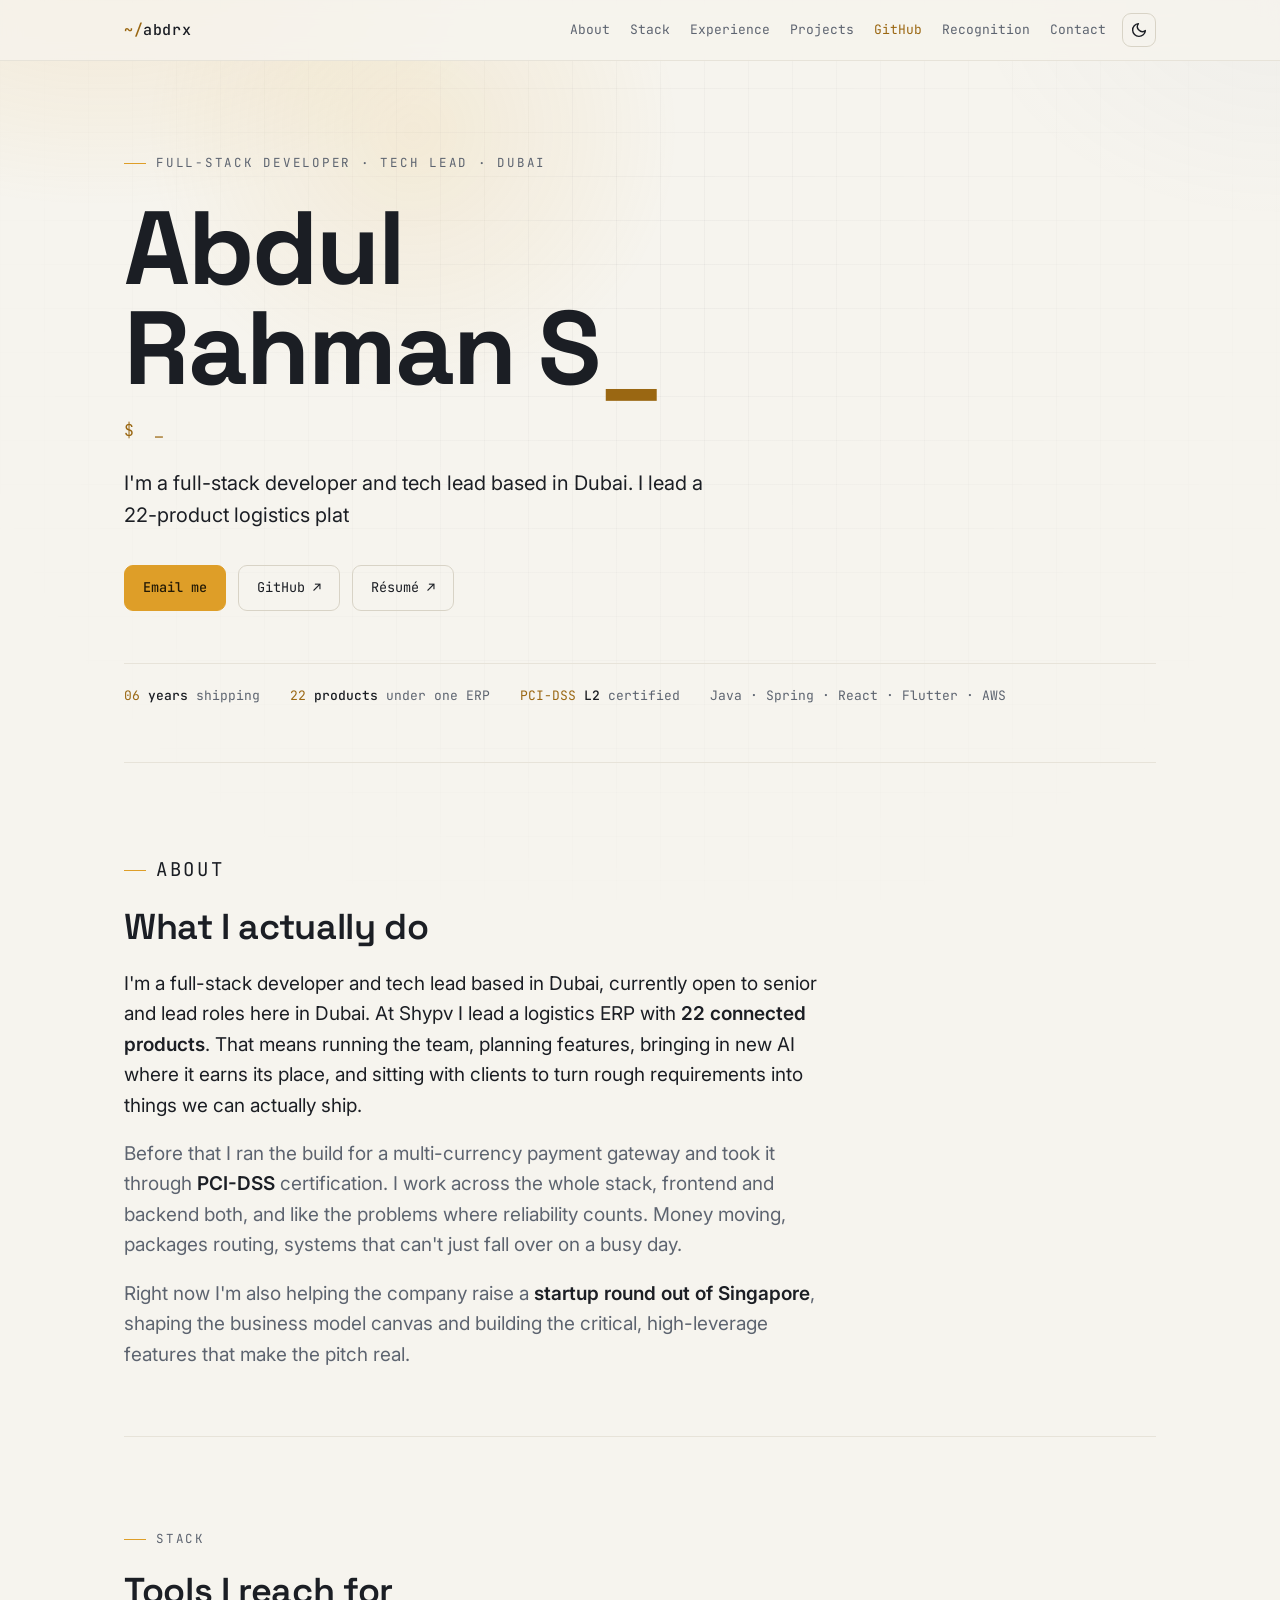
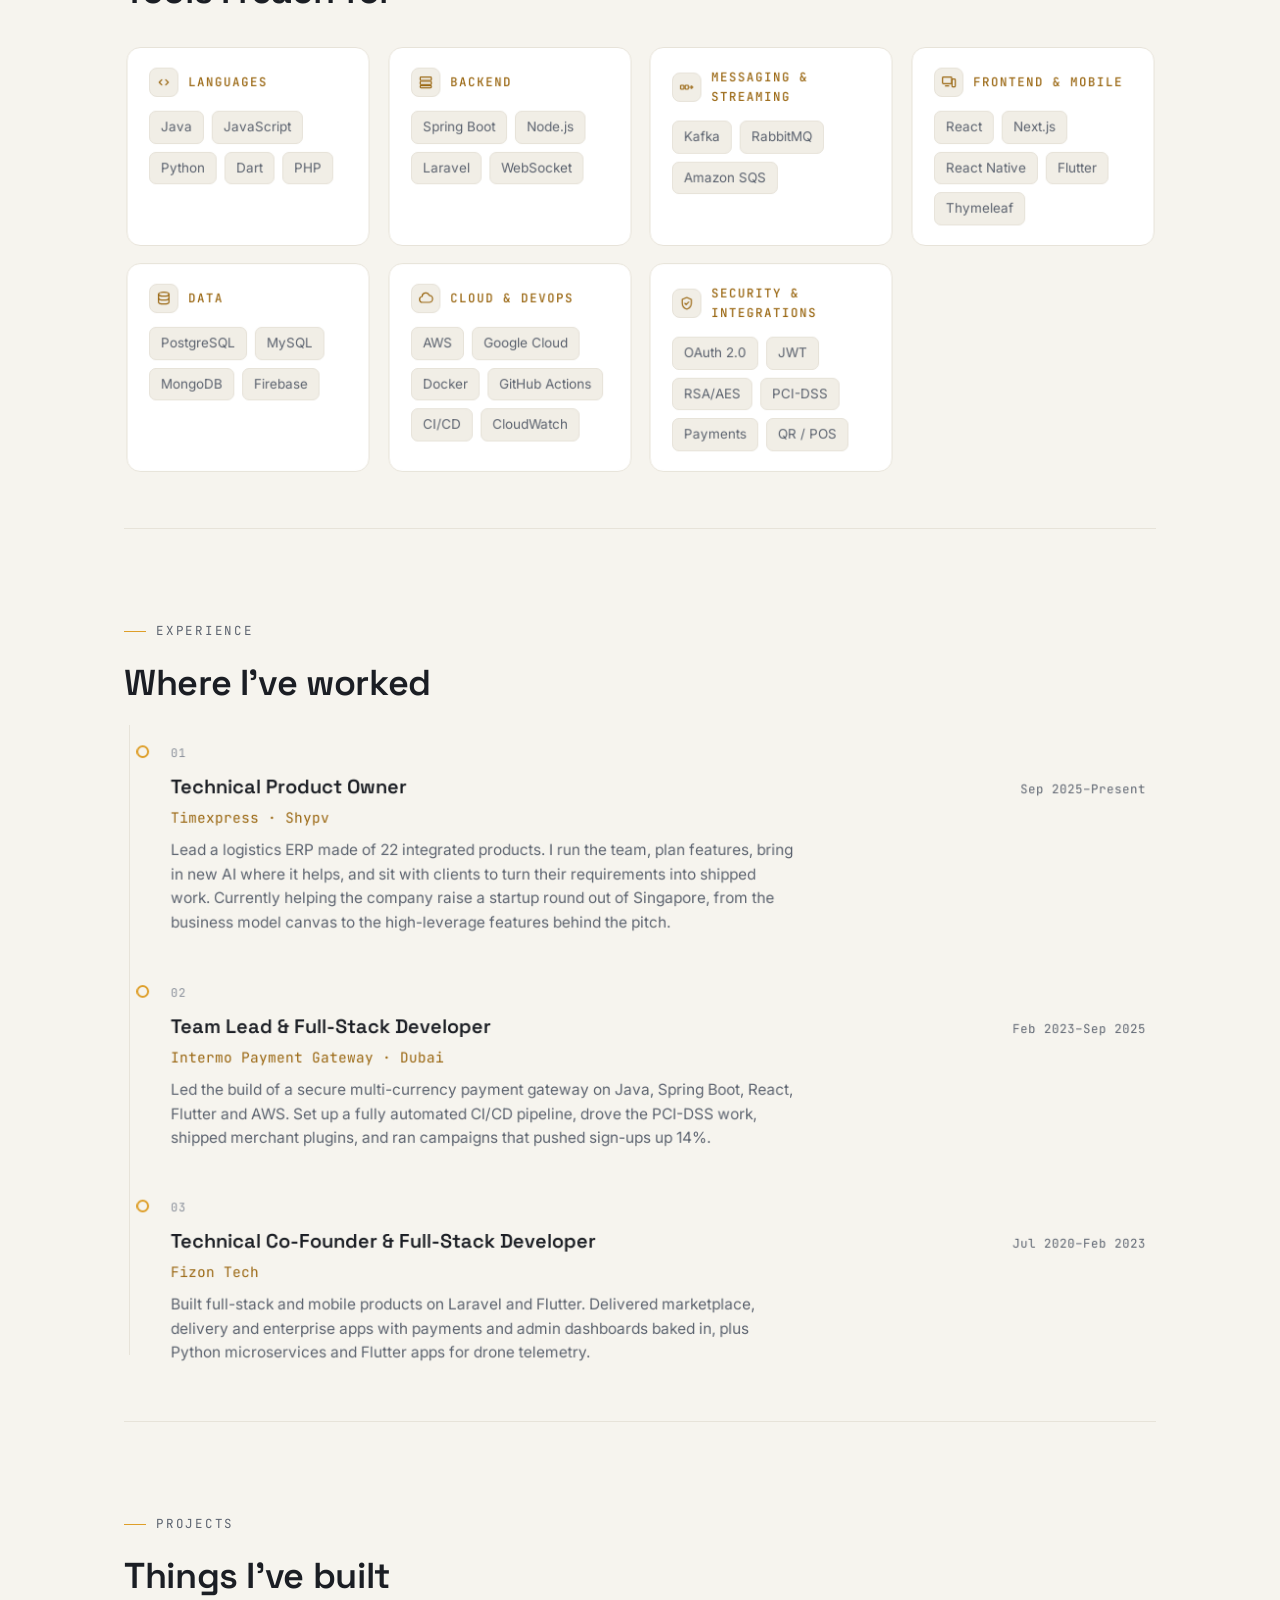
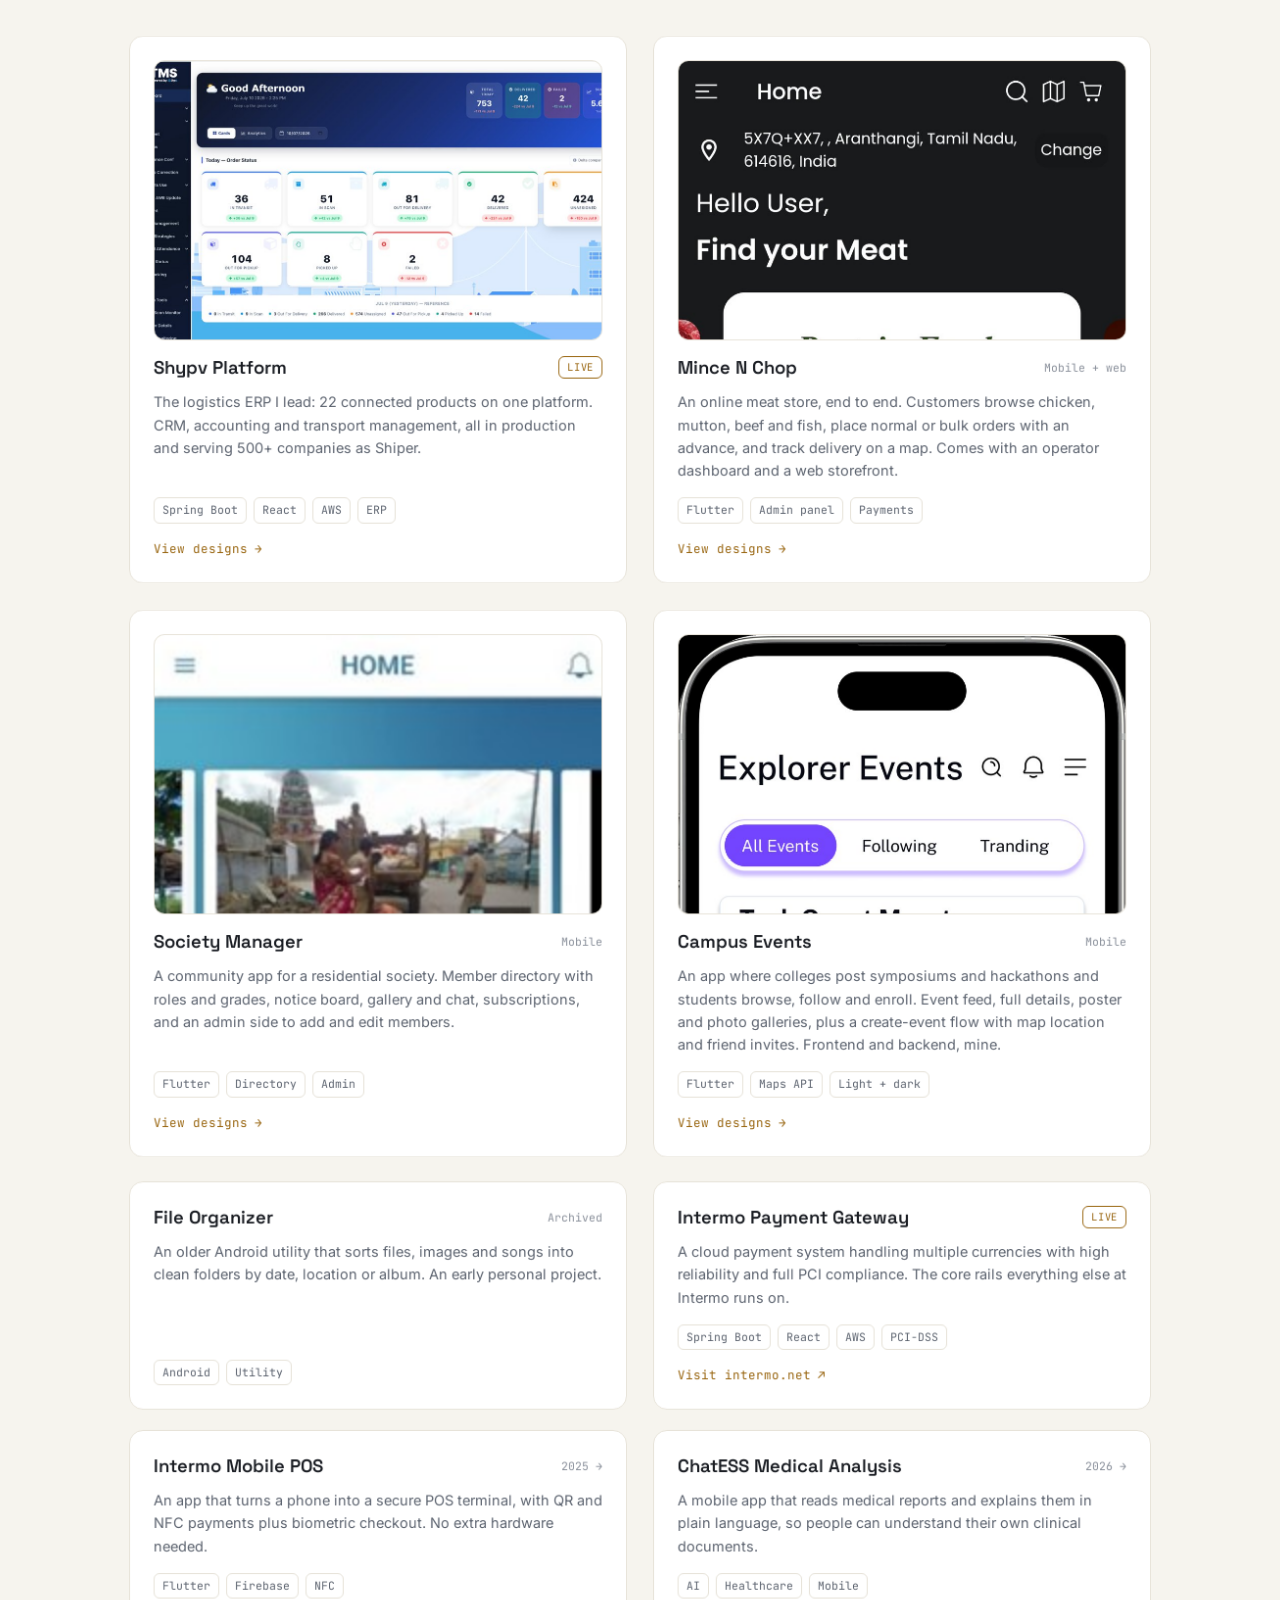
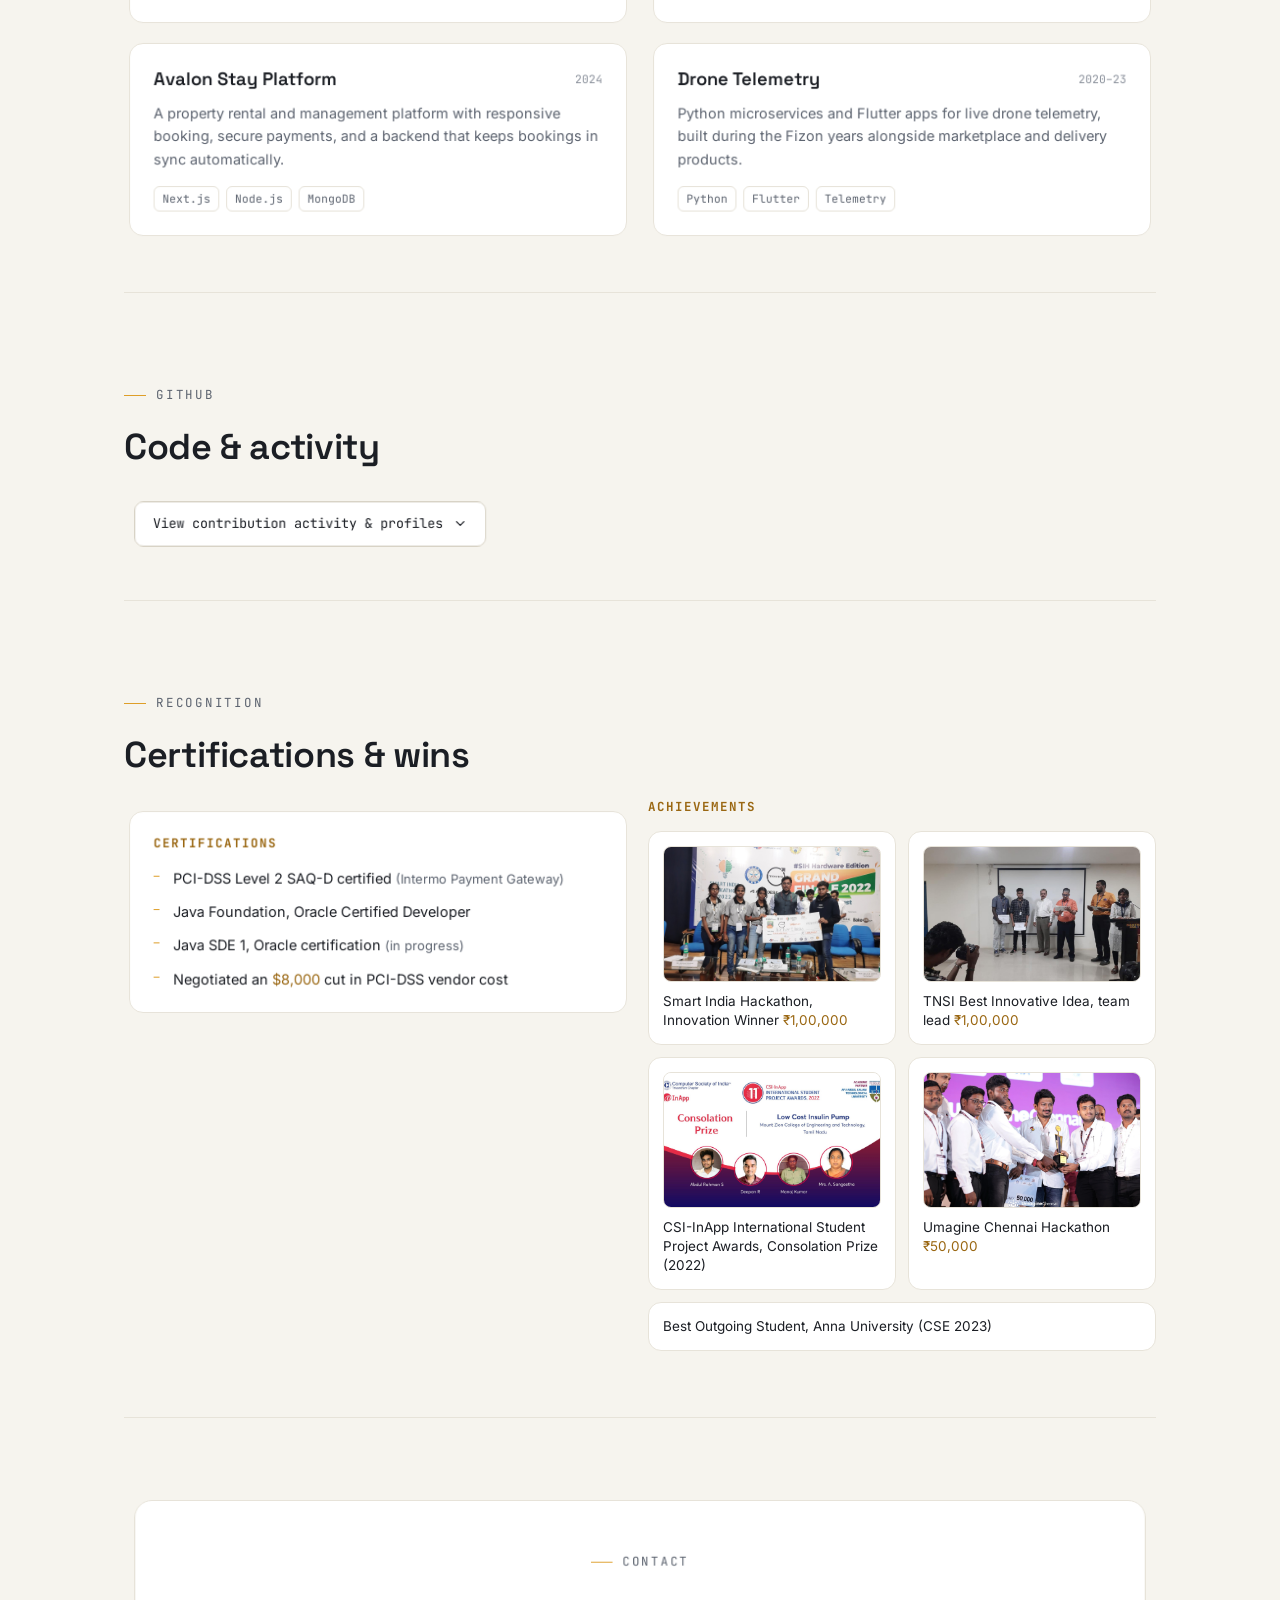
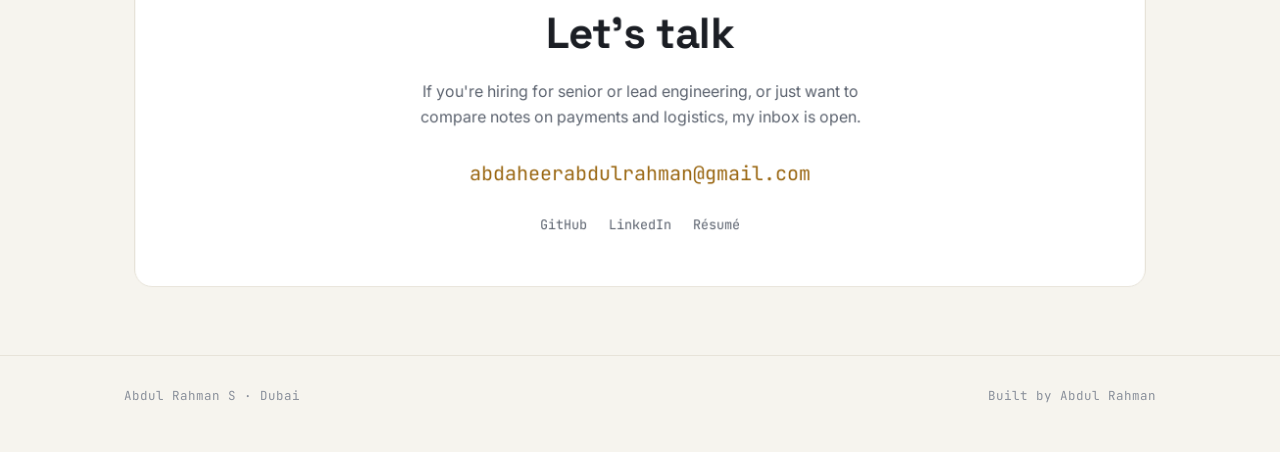
==== commit 225af773: "Fix stale-CSS bug on deploy: cache-bust site.css/site.js Hostinger's CDN caches static assets for 7 " ====
--- a/index.html
+++ b/index.html
@@ -36,7 +36,7 @@
 <link rel="preconnect" href="https://fonts.googleapis.com">
 <link rel="preconnect" href="https://fonts.gstatic.com" crossorigin>
 <link href="https://fonts.googleapis.com/css2?family=Space+Grotesk:wght@500;600;700&family=Inter:wght@400;500;600&family=JetBrains+Mono:wght@400;500&display=swap" rel="stylesheet">
-<link rel="stylesheet" href="assets/site.css">
+<link rel="stylesheet" href="assets/site.css?v=20260710">
 
 <style>
   /* hero */
@@ -254,31 +254,31 @@
     <div class="head reveal"><p class="eyebrow">stack</p><h2>Tools I reach for</h2></div>
     <div class="stack">
       <div class="cat reveal">
-        <div class="cathead"><span class="icon"><svg viewBox="0 0 24 24" fill="none" stroke="currentColor" stroke-width="1.8" stroke-linecap="round" stroke-linejoin="round"><path d="M9 8l-4 4 4 4M15 8l4 4-4 4"/></svg></span><h3>Languages</h3></div>
+        <div class="cathead"><span class="icon"><svg viewBox="0 0 24 24" width="16" height="16" fill="none" stroke="currentColor" stroke-width="1.8" stroke-linecap="round" stroke-linejoin="round"><path d="M9 8l-4 4 4 4M15 8l4 4-4 4"/></svg></span><h3>Languages</h3></div>
         <div class="tags"><span class="tag">Java</span><span class="tag">JavaScript</span><span class="tag">Python</span><span class="tag">Dart</span><span class="tag">PHP</span></div>
       </div>
       <div class="cat reveal">
-        <div class="cathead"><span class="icon"><svg viewBox="0 0 24 24" fill="none" stroke="currentColor" stroke-width="1.8" stroke-linecap="round" stroke-linejoin="round"><rect x="3.5" y="4" width="17" height="5" rx="1.3"/><rect x="3.5" y="10.5" width="17" height="5" rx="1.3"/><rect x="3.5" y="17" width="17" height="3.5" rx="1.3"/></svg></span><h3>Backend</h3></div>
+        <div class="cathead"><span class="icon"><svg viewBox="0 0 24 24" width="16" height="16" fill="none" stroke="currentColor" stroke-width="1.8" stroke-linecap="round" stroke-linejoin="round"><rect x="3.5" y="4" width="17" height="5" rx="1.3"/><rect x="3.5" y="10.5" width="17" height="5" rx="1.3"/><rect x="3.5" y="17" width="17" height="3.5" rx="1.3"/></svg></span><h3>Backend</h3></div>
         <div class="tags"><span class="tag">Spring Boot</span><span class="tag">Node.js</span><span class="tag">Laravel</span><span class="tag">WebSocket</span></div>
       </div>
       <div class="cat reveal">
-        <div class="cathead"><span class="icon"><svg viewBox="0 0 24 24" fill="none" stroke="currentColor" stroke-width="1.8" stroke-linecap="round" stroke-linejoin="round"><rect x="2.5" y="9" width="5" height="6" rx="1.2"/><rect x="9.5" y="9" width="5" height="6" rx="1.2"/><path d="M16.5 12h4M19 10l2 2-2 2"/></svg></span><h3>Messaging & Streaming</h3></div>
+        <div class="cathead"><span class="icon"><svg viewBox="0 0 24 24" width="16" height="16" fill="none" stroke="currentColor" stroke-width="1.8" stroke-linecap="round" stroke-linejoin="round"><rect x="2.5" y="9" width="5" height="6" rx="1.2"/><rect x="9.5" y="9" width="5" height="6" rx="1.2"/><path d="M16.5 12h4M19 10l2 2-2 2"/></svg></span><h3>Messaging & Streaming</h3></div>
         <div class="tags"><span class="tag">Kafka</span><span class="tag">RabbitMQ</span><span class="tag">Amazon SQS</span></div>
       </div>
       <div class="cat reveal">
-        <div class="cathead"><span class="icon"><svg viewBox="0 0 24 24" fill="none" stroke="currentColor" stroke-width="1.8" stroke-linecap="round" stroke-linejoin="round"><rect x="2.5" y="4" width="14" height="10" rx="1.3"/><path d="M7 17.5h5"/><rect x="17" y="7" width="5" height="12" rx="1.3"/></svg></span><h3>Frontend & Mobile</h3></div>
+        <div class="cathead"><span class="icon"><svg viewBox="0 0 24 24" width="16" height="16" fill="none" stroke="currentColor" stroke-width="1.8" stroke-linecap="round" stroke-linejoin="round"><rect x="2.5" y="4" width="14" height="10" rx="1.3"/><path d="M7 17.5h5"/><rect x="17" y="7" width="5" height="12" rx="1.3"/></svg></span><h3>Frontend & Mobile</h3></div>
         <div class="tags"><span class="tag">React</span><span class="tag">Next.js</span><span class="tag">React Native</span><span class="tag">Flutter</span><span class="tag">Thymeleaf</span></div>
       </div>
       <div class="cat reveal">
-        <div class="cathead"><span class="icon"><svg viewBox="0 0 24 24" fill="none" stroke="currentColor" stroke-width="1.8" stroke-linecap="round" stroke-linejoin="round"><ellipse cx="12" cy="5.5" rx="8" ry="3"/><path d="M4 5.5v6c0 1.66 3.58 3 8 3s8-1.34 8-3v-6"/><path d="M4 11.5v6c0 1.66 3.58 3 8 3s8-1.34 8-3v-6"/></svg></span><h3>Data</h3></div>
+        <div class="cathead"><span class="icon"><svg viewBox="0 0 24 24" width="16" height="16" fill="none" stroke="currentColor" stroke-width="1.8" stroke-linecap="round" stroke-linejoin="round"><ellipse cx="12" cy="5.5" rx="8" ry="3"/><path d="M4 5.5v6c0 1.66 3.58 3 8 3s8-1.34 8-3v-6"/><path d="M4 11.5v6c0 1.66 3.58 3 8 3s8-1.34 8-3v-6"/></svg></span><h3>Data</h3></div>
         <div class="tags"><span class="tag">PostgreSQL</span><span class="tag">MySQL</span><span class="tag">MongoDB</span><span class="tag">Firebase</span></div>
       </div>
       <div class="cat reveal">
-        <div class="cathead"><span class="icon"><svg viewBox="0 0 24 24" fill="none" stroke="currentColor" stroke-width="1.8" stroke-linecap="round" stroke-linejoin="round"><path d="M7 18a4.5 4.5 0 0 1-.5-8.97A5.5 5.5 0 0 1 17.2 7.3 4 4 0 0 1 17 18H7z"/></svg></span><h3>Cloud & DevOps</h3></div>
+        <div class="cathead"><span class="icon"><svg viewBox="0 0 24 24" width="16" height="16" fill="none" stroke="currentColor" stroke-width="1.8" stroke-linecap="round" stroke-linejoin="round"><path d="M7 18a4.5 4.5 0 0 1-.5-8.97A5.5 5.5 0 0 1 17.2 7.3 4 4 0 0 1 17 18H7z"/></svg></span><h3>Cloud & DevOps</h3></div>
         <div class="tags"><span class="tag">AWS</span><span class="tag">Google Cloud</span><span class="tag">Docker</span><span class="tag">GitHub Actions</span><span class="tag">CI/CD</span><span class="tag">CloudWatch</span></div>
       </div>
       <div class="cat reveal">
-        <div class="cathead"><span class="icon"><svg viewBox="0 0 24 24" fill="none" stroke="currentColor" stroke-width="1.8" stroke-linecap="round" stroke-linejoin="round"><path d="M12 3l7 3v6c0 4.5-3 7.5-7 9-4-1.5-7-4.5-7-9V6l7-3z"/><path d="M9 12l2 2 4-4"/></svg></span><h3>Security & Integrations</h3></div>
+        <div class="cathead"><span class="icon"><svg viewBox="0 0 24 24" width="16" height="16" fill="none" stroke="currentColor" stroke-width="1.8" stroke-linecap="round" stroke-linejoin="round"><path d="M12 3l7 3v6c0 4.5-3 7.5-7 9-4-1.5-7-4.5-7-9V6l7-3z"/><path d="M9 12l2 2 4-4"/></svg></span><h3>Security & Integrations</h3></div>
         <div class="tags"><span class="tag">OAuth 2.0</span><span class="tag">JWT</span><span class="tag">RSA/AES</span><span class="tag">PCI-DSS</span><span class="tag">Payments</span><span class="tag">QR / POS</span></div>
       </div>
     </div>
@@ -392,7 +392,7 @@
     <details class="gh-details reveal">
       <summary class="gh-summary">
         <span>View contribution activity &amp; profiles</span>
-        <svg class="chev" viewBox="0 0 24 24" fill="none" stroke="currentColor" stroke-width="2" stroke-linecap="round" stroke-linejoin="round"><path d="M6 9l6 6 6-6"/></svg>
+        <svg class="chev" viewBox="0 0 24 24" width="15" height="15" fill="none" stroke="currentColor" stroke-width="2" stroke-linecap="round" stroke-linejoin="round"><path d="M6 9l6 6 6-6"/></svg>
       </summary>
       <div class="gh-wrap">
       <div class="gh-charts">
@@ -494,6 +494,6 @@
   </div>
 </footer>
 
-<script src="assets/site.js" defer></script>
+<script src="assets/site.js?v=20260710" defer></script>
 </body>
 </html>
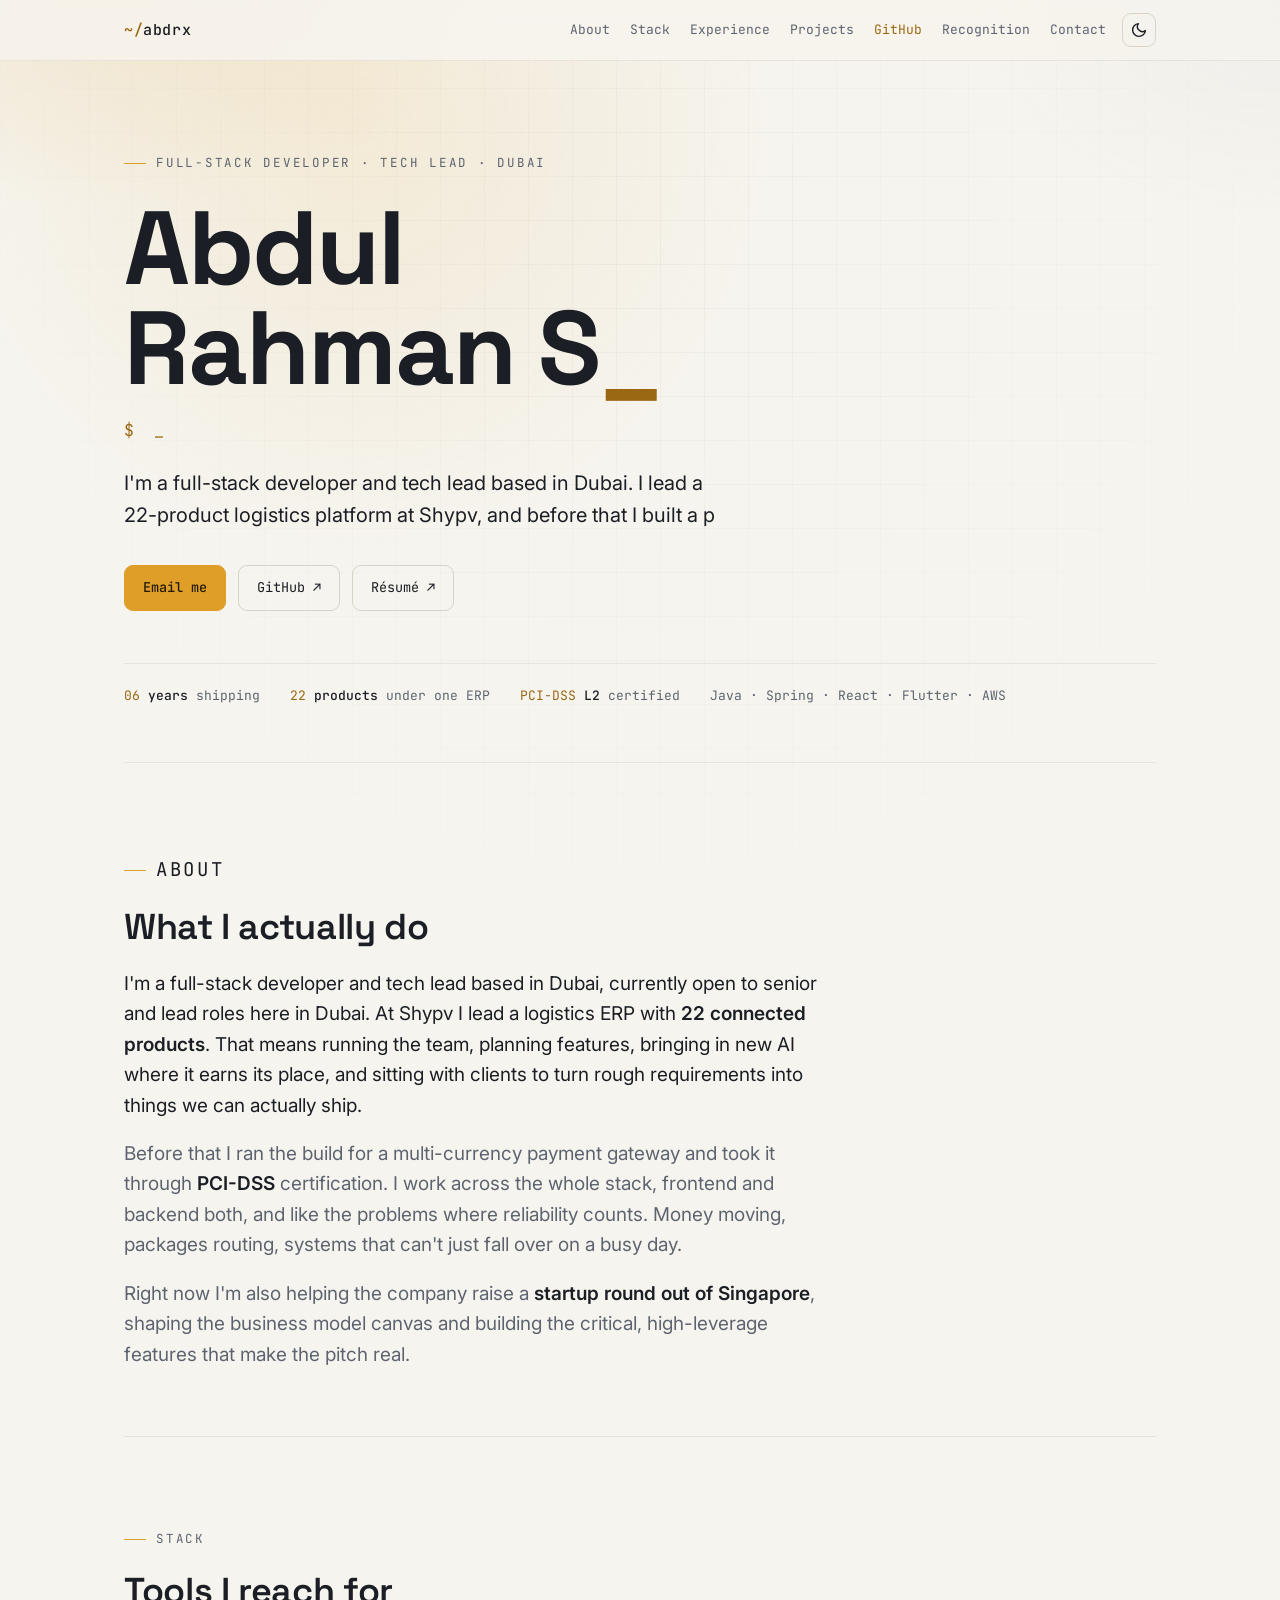
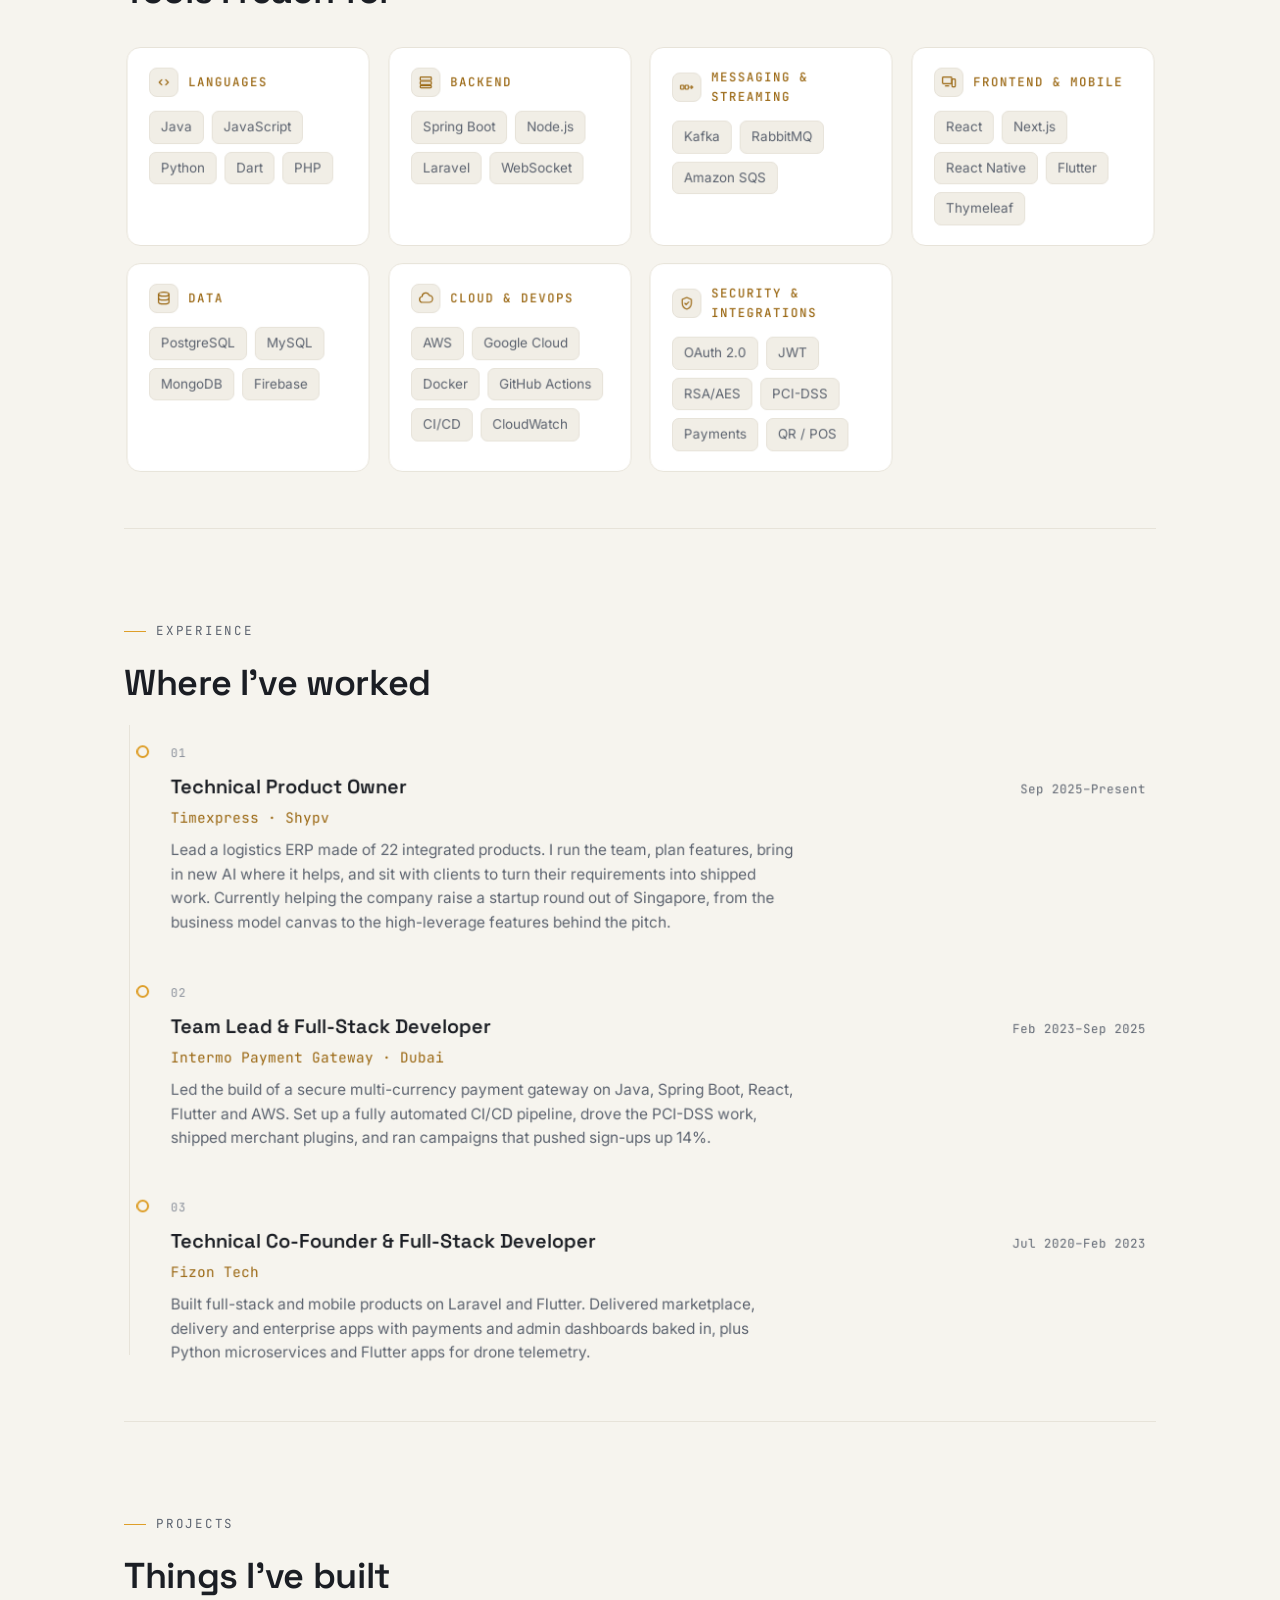
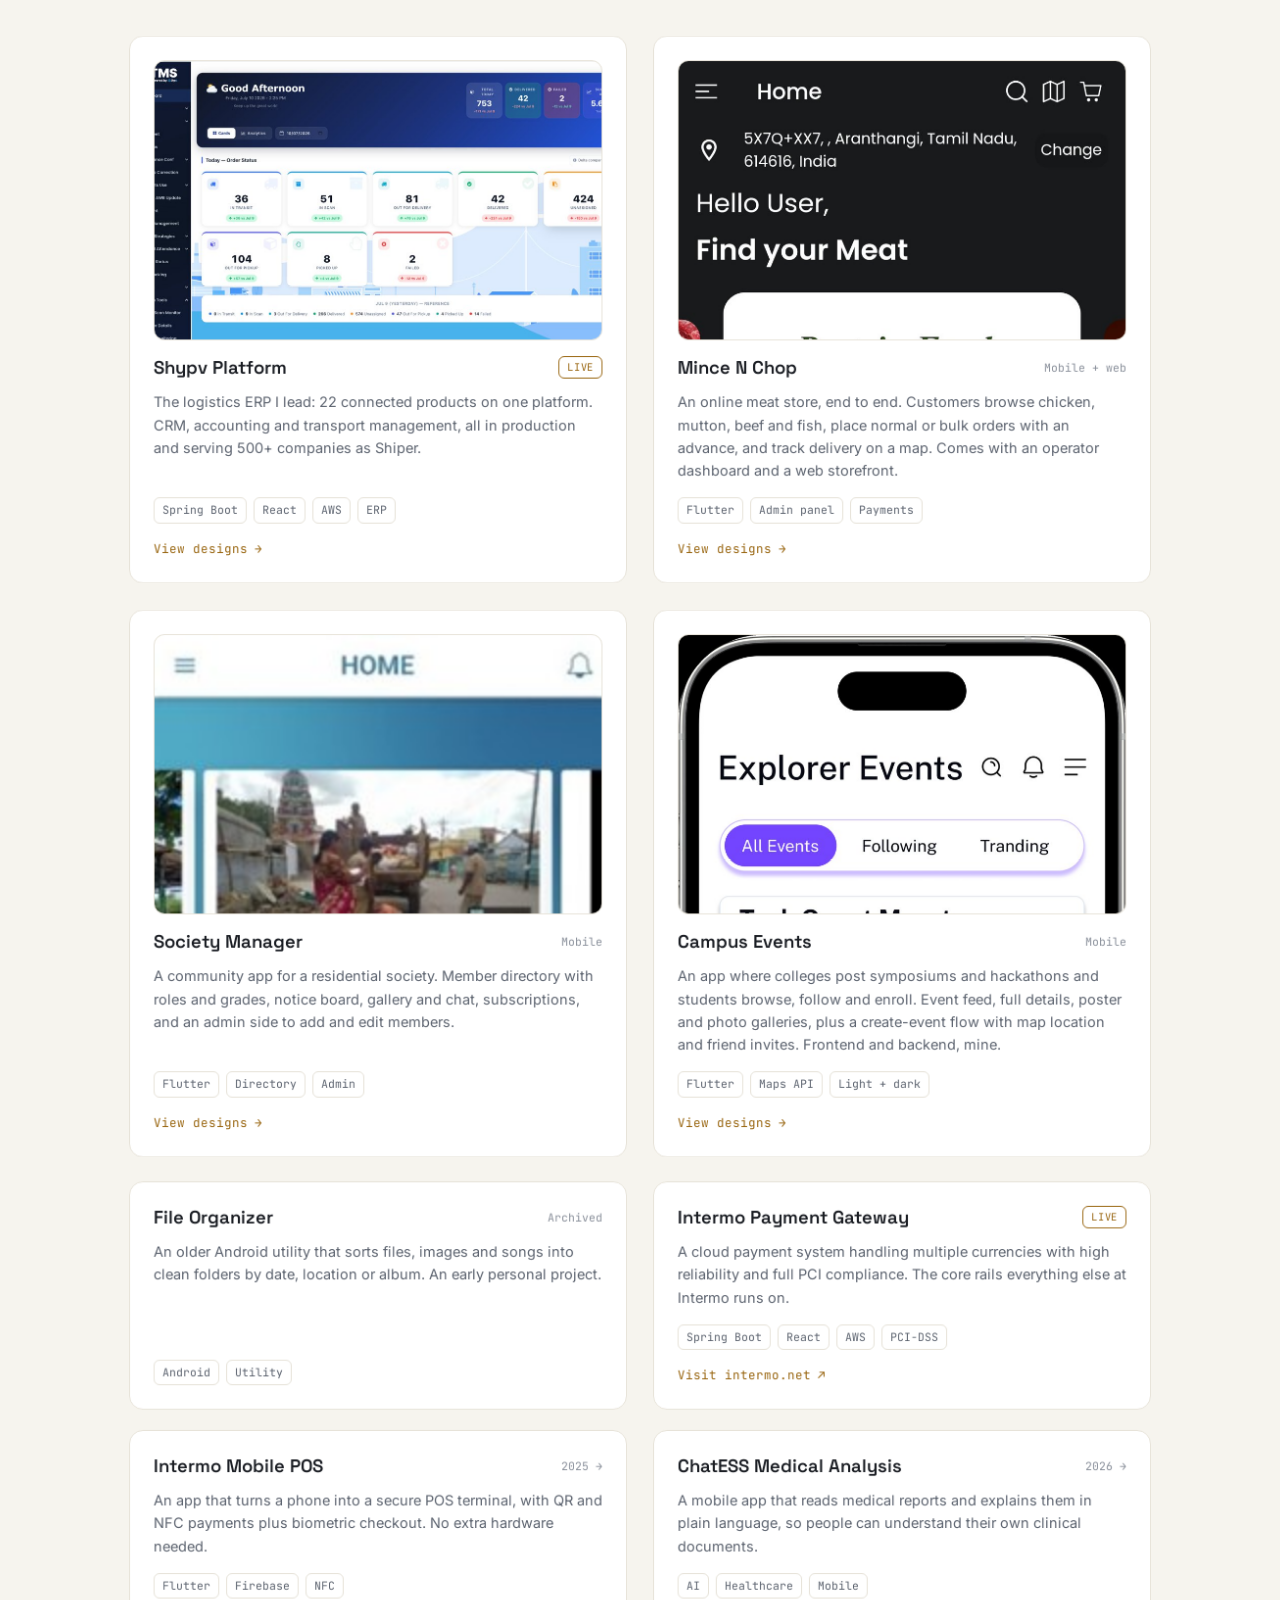
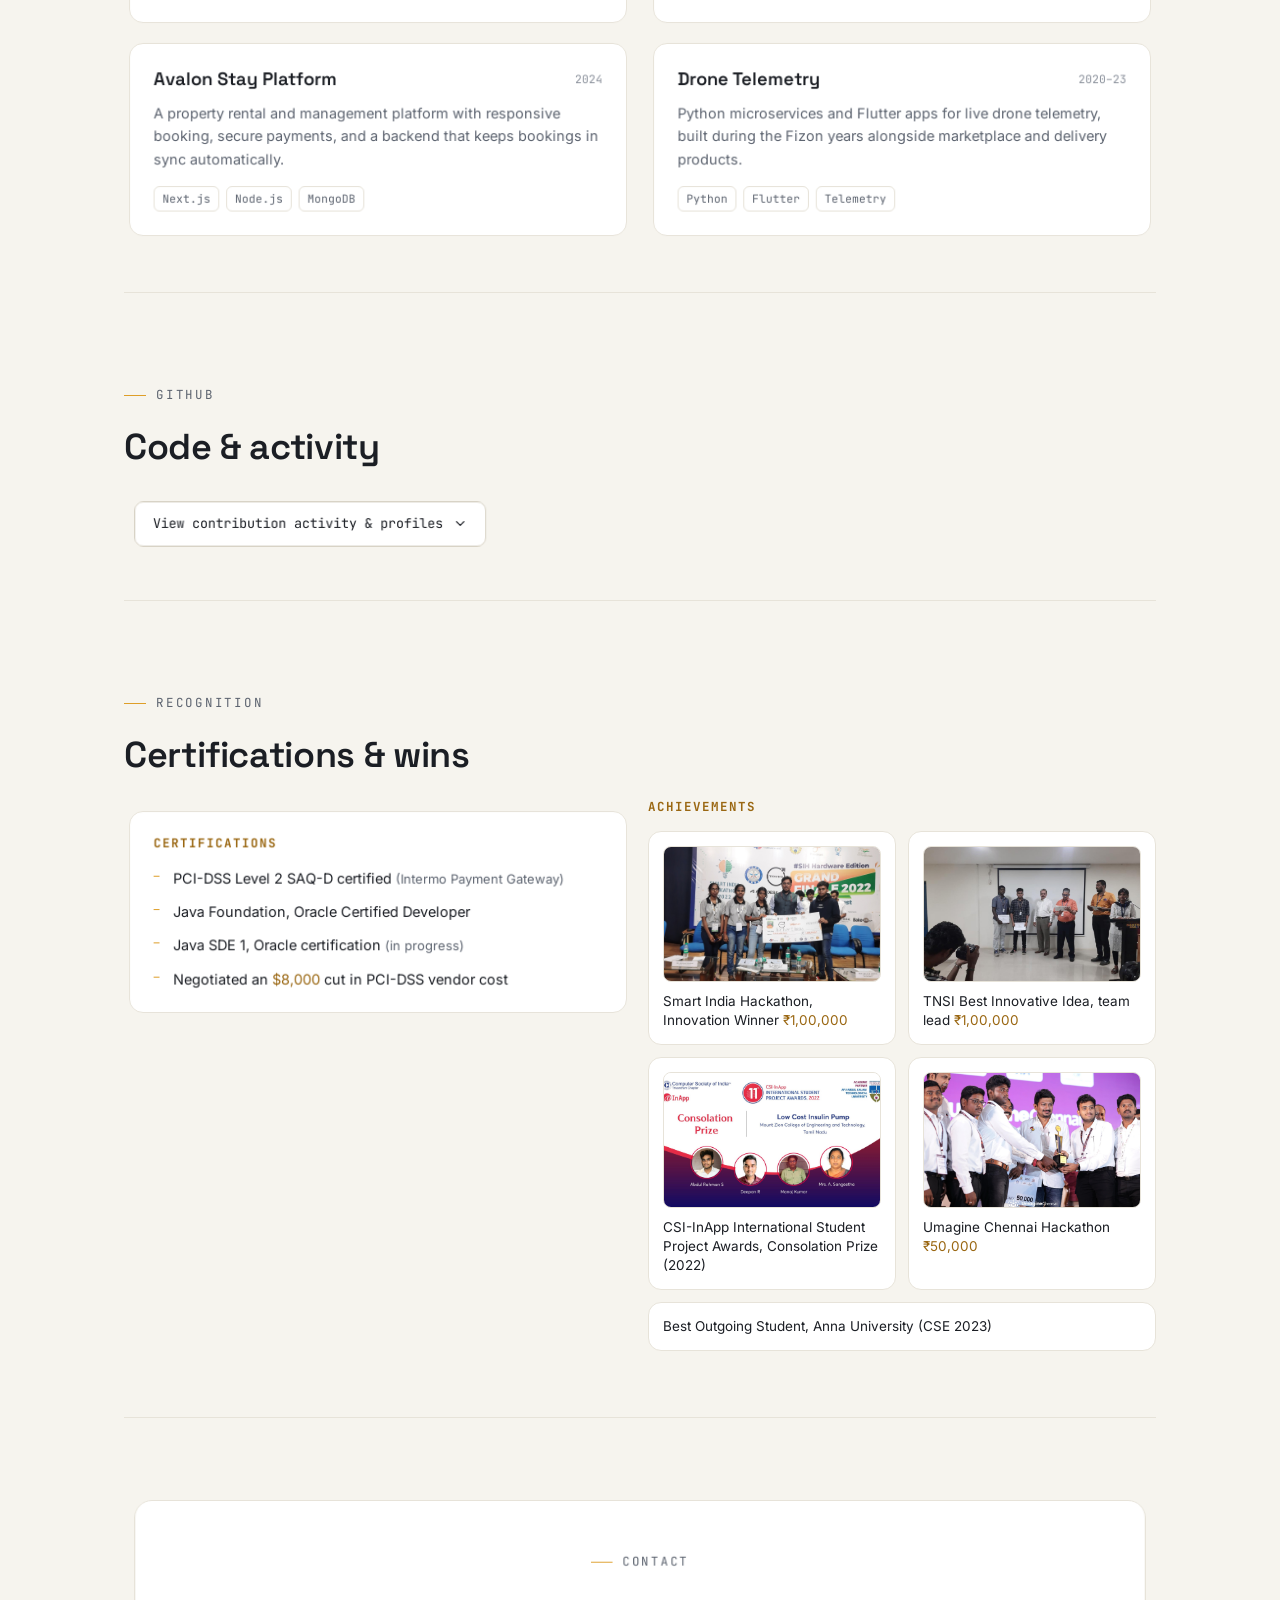
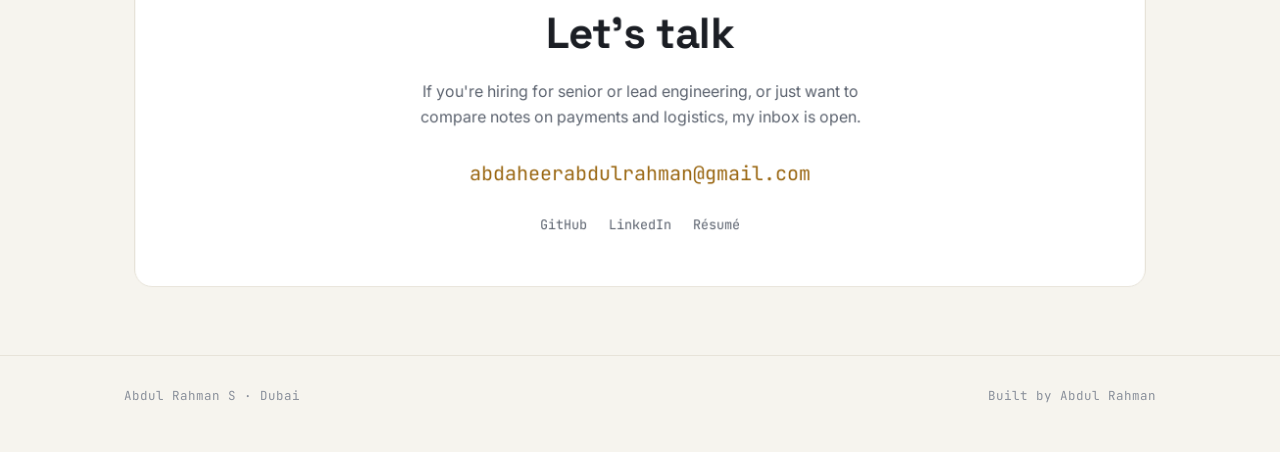
==== commit 0e2e643e: "latest" ====
--- a/index.html
+++ b/index.html
@@ -36,7 +36,7 @@
 <link rel="preconnect" href="https://fonts.googleapis.com">
 <link rel="preconnect" href="https://fonts.gstatic.com" crossorigin>
 <link href="https://fonts.googleapis.com/css2?family=Space+Grotesk:wght@500;600;700&family=Inter:wght@400;500;600&family=JetBrains+Mono:wght@400;500&display=swap" rel="stylesheet">
-<link rel="stylesheet" href="assets/site.css?v=20260710">
+<link rel="stylesheet" href="assets/site.css?v=20260713b">
 
 <style>
   /* hero */
@@ -51,9 +51,14 @@
   .hero-type .type-text{color:var(--text)}
   .hero-type .type-caret{color:var(--accent-text);animation:blink 1.15s step-end infinite}
   @media (prefers-reduced-motion:reduce){.hero-type .type-caret{animation:none}}
-  /* soft glow that gently tracks the pointer, desktop only (see site.js) */
-  .hero-glow{position:absolute;inset:0;z-index:-1;pointer-events:none;opacity:.85;
-    background:radial-gradient(380px 380px at var(--mx,28%) var(--my,10%), var(--glow1), transparent 70%);
+  /* soft glow that gently tracks the pointer, desktop only (see site.js).
+     Full-bleed to the viewport width (not just the .wrap column) via the
+     100vw/-50vw breakout, since .hero itself sits inside the centered,
+     max-width .wrap container. Height still matches .hero exactly since
+     top/bottom stay 0 relative to it. */
+  .hero-glow{position:absolute;top:0;bottom:0;left:50%;width:100vw;margin-left:-50vw;
+    z-index:-1;pointer-events:none;opacity:.85;
+    background:radial-gradient(600px 600px at var(--mx,28%) var(--my,10%), var(--glow1), transparent 70%);
     transition:opacity .5s ease}
   @media (prefers-reduced-motion:reduce),(pointer:coarse){.hero-glow{display:none}}
   .lead{font-size:clamp(17px,2.3vw,20px);color:var(--text);max-width:600px;margin-bottom:34px}
@@ -395,22 +400,10 @@
         <svg class="chev" viewBox="0 0 24 24" width="15" height="15" fill="none" stroke="currentColor" stroke-width="2" stroke-linecap="round" stroke-linejoin="round"><path d="M6 9l6 6 6-6"/></svg>
       </summary>
       <div class="gh-wrap">
-      <div class="gh-charts">
-        <div class="gh-chart">
-          <div class="lbl"><span class="dot" style="background:var(--accent)"></span>@abdrx <span class="tag-primary">primary</span></div>
-          <img src="https://ghchart.rshah.org/efb247/abdrx" alt="GitHub contribution graph for abdrx" onerror="this.style.display='none';this.nextElementSibling.style.display='block'">
-          <p class="fallback" style="display:none">Live contribution graph loads once the site is hosted. Open the profile below to see the repos.</p>
-        </div>
-        <div class="gh-chart">
-          <div class="lbl"><span class="dot" style="background:var(--accent)"></span>@abdrx2025</div>
-          <img src="https://ghchart.rshah.org/efb247/abdrx2025" alt="GitHub contribution graph for abdrx2025" onerror="this.style.display='none';this.nextElementSibling.style.display='block'">
-          <p class="fallback" style="display:none">Live contribution graph loads once the site is hosted. Open the profile below to see the repos.</p>
-        </div>
-        <div class="gh-chart">
-          <div class="lbl"><span class="dot" style="background:var(--accent)"></span>@intermo</div>
-          <img src="https://ghchart.rshah.org/efb247/intermo" alt="GitHub contribution graph for intermo" onerror="this.style.display='none';this.nextElementSibling.style.display='block'">
-          <p class="fallback" style="display:none">Live contribution graph loads once the site is hosted. Open the profile below to see the repos.</p>
-        </div>
+      <div class="gh-feed">
+        <div class="lbl"><span class="dot" style="background:var(--accent)"></span>recent activity · @abdrx + @abdrx2025 + @intermo combined</div>
+        <p class="gh-feed-status" id="ghFeedStatus">Loading recent activity…</p>
+        <ul class="gh-feed-list" id="ghFeedList" hidden></ul>
       </div>
       <div class="gh-handles">
         <a class="gh-handle" href="https://github.com/abdrx" target="_blank" rel="noopener">
@@ -494,6 +487,6 @@
   </div>
 </footer>
 
-<script src="assets/site.js?v=20260710" defer></script>
+<script src="assets/site.js?v=20260713b" defer></script>
 </body>
 </html>
--- a/assets/site.css
+++ b/assets/site.css
@@ -418,12 +418,18 @@
 .gh-details[open] .gh-summary .chev{transform:rotate(180deg)}
 .gh-wrap{display:flex;flex-direction:column;gap:22px;margin-top:22px}
 
-.gh-charts{display:flex;flex-direction:column;gap:16px}
-.gh-chart{background:var(--panel);border:1px solid var(--line);border-radius:15px;padding:22px}
-.gh-chart .lbl{font-family:var(--mono);font-size:12px;color:var(--muted);margin-bottom:14px;display:flex;align-items:center;gap:8px}
-.gh-chart .lbl .tag-primary{margin-left:auto;color:var(--accent-text);font-size:10.5px;letter-spacing:.06em;text-transform:uppercase;border:1px solid var(--accent-text);border-radius:6px;padding:2px 8px}
-.gh-chart img{width:100%;height:auto;display:block}
-.gh-chart .fallback{color:var(--muted);font-size:14px}
+.gh-feed{background:var(--panel);border:1px solid var(--line);border-radius:15px;padding:22px}
+.gh-feed .lbl{font-family:var(--mono);font-size:12px;color:var(--muted);margin-bottom:14px;display:flex;align-items:center;gap:8px}
+.gh-feed-status{color:var(--muted);font-size:14px}
+.gh-feed-list{display:flex;flex-direction:column;gap:8px;list-style:none}
+.gh-feed-item a{display:flex;align-items:center;justify-content:space-between;gap:14px;
+  background:var(--tag-bg);border:1px solid var(--line);border-radius:11px;padding:12px 16px;
+  transition:border-color .18s ease}
+.gh-feed-item a:hover{border-color:var(--accent)}
+.gh-feed-text{font-size:13.5px;color:var(--text);line-height:1.4}
+.gh-feed-text b{color:var(--accent-text);font-weight:500}
+.gh-feed-meta{display:flex;align-items:center;gap:10px;font-family:var(--mono);font-size:11.5px;color:var(--muted-2);white-space:nowrap;flex:0 0 auto}
+.gh-feed-who{color:var(--muted)}
 
 .gh-handles{display:flex;flex-direction:column;gap:10px}
 .gh-handle{display:flex;align-items:center;justify-content:space-between;gap:12px;background:var(--panel);border:1px solid var(--line);border-radius:12px;padding:14px 18px;transition:border-color .2s ease}
